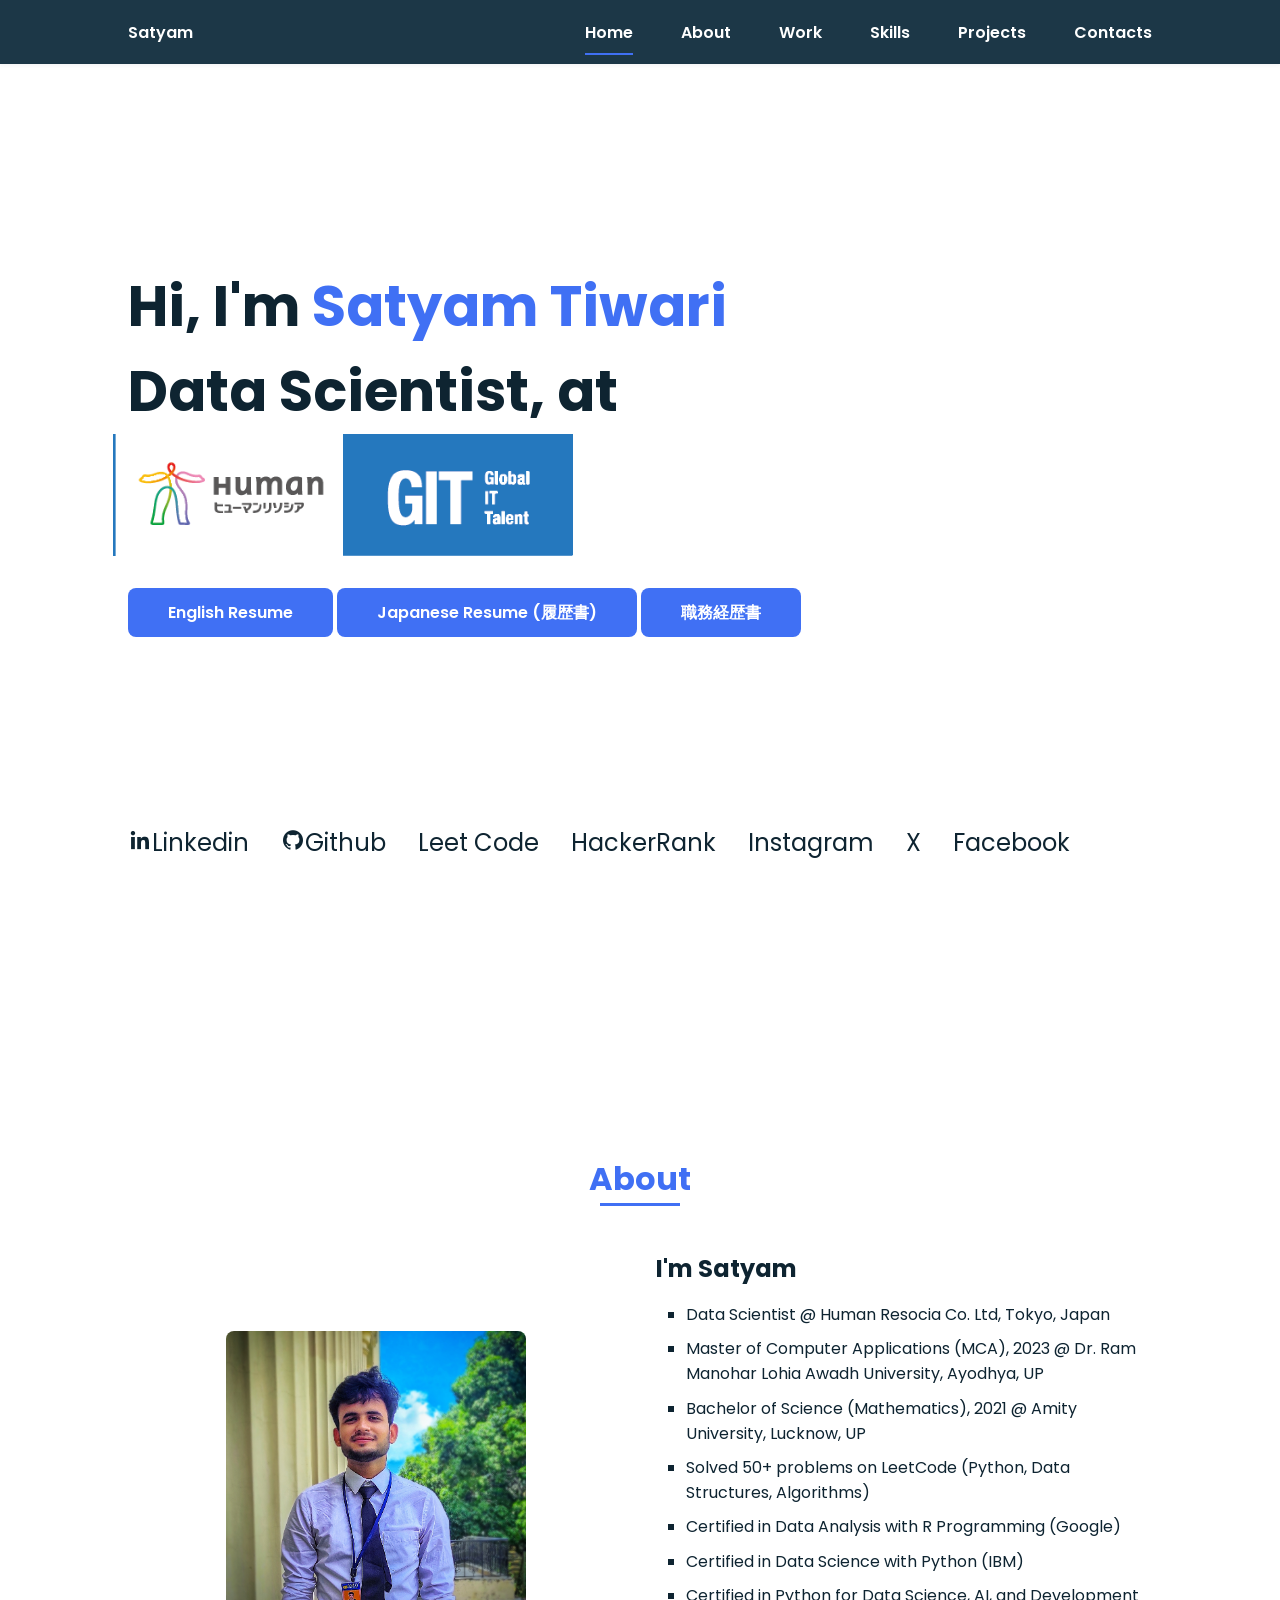
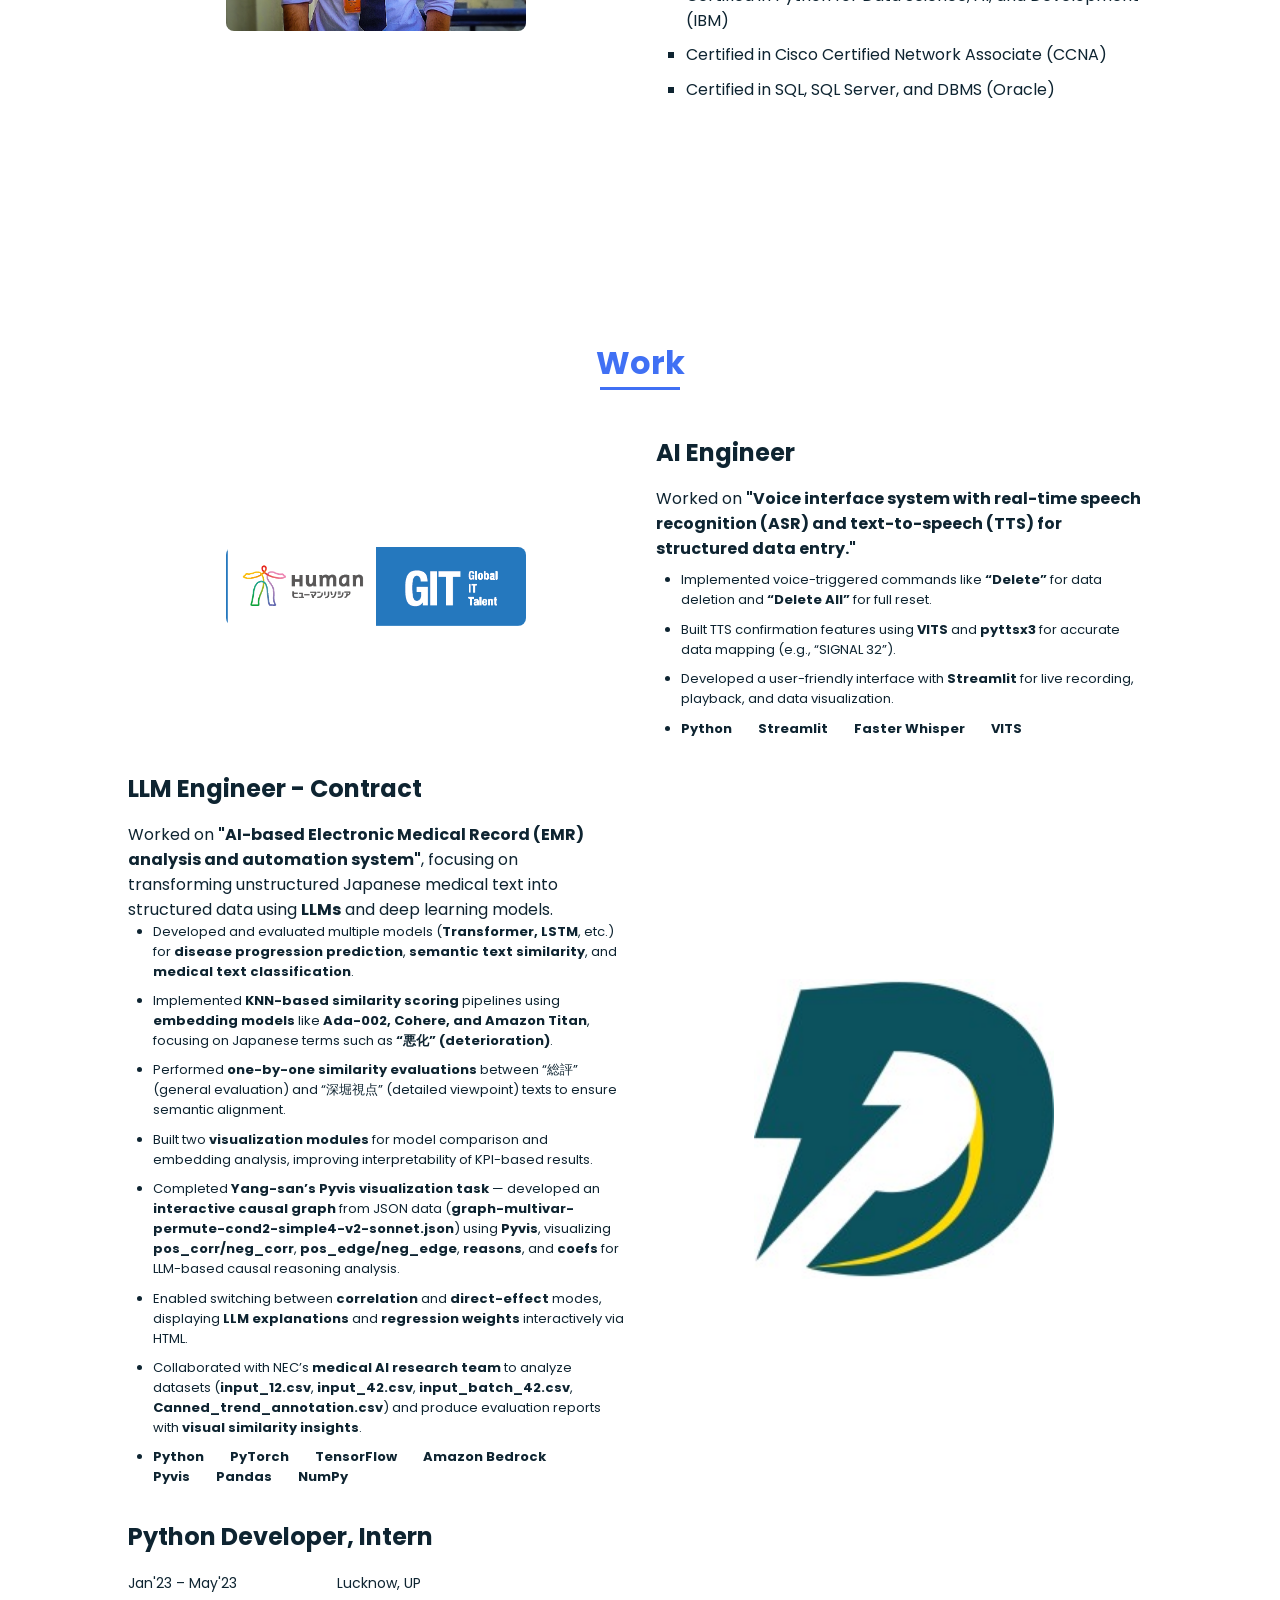
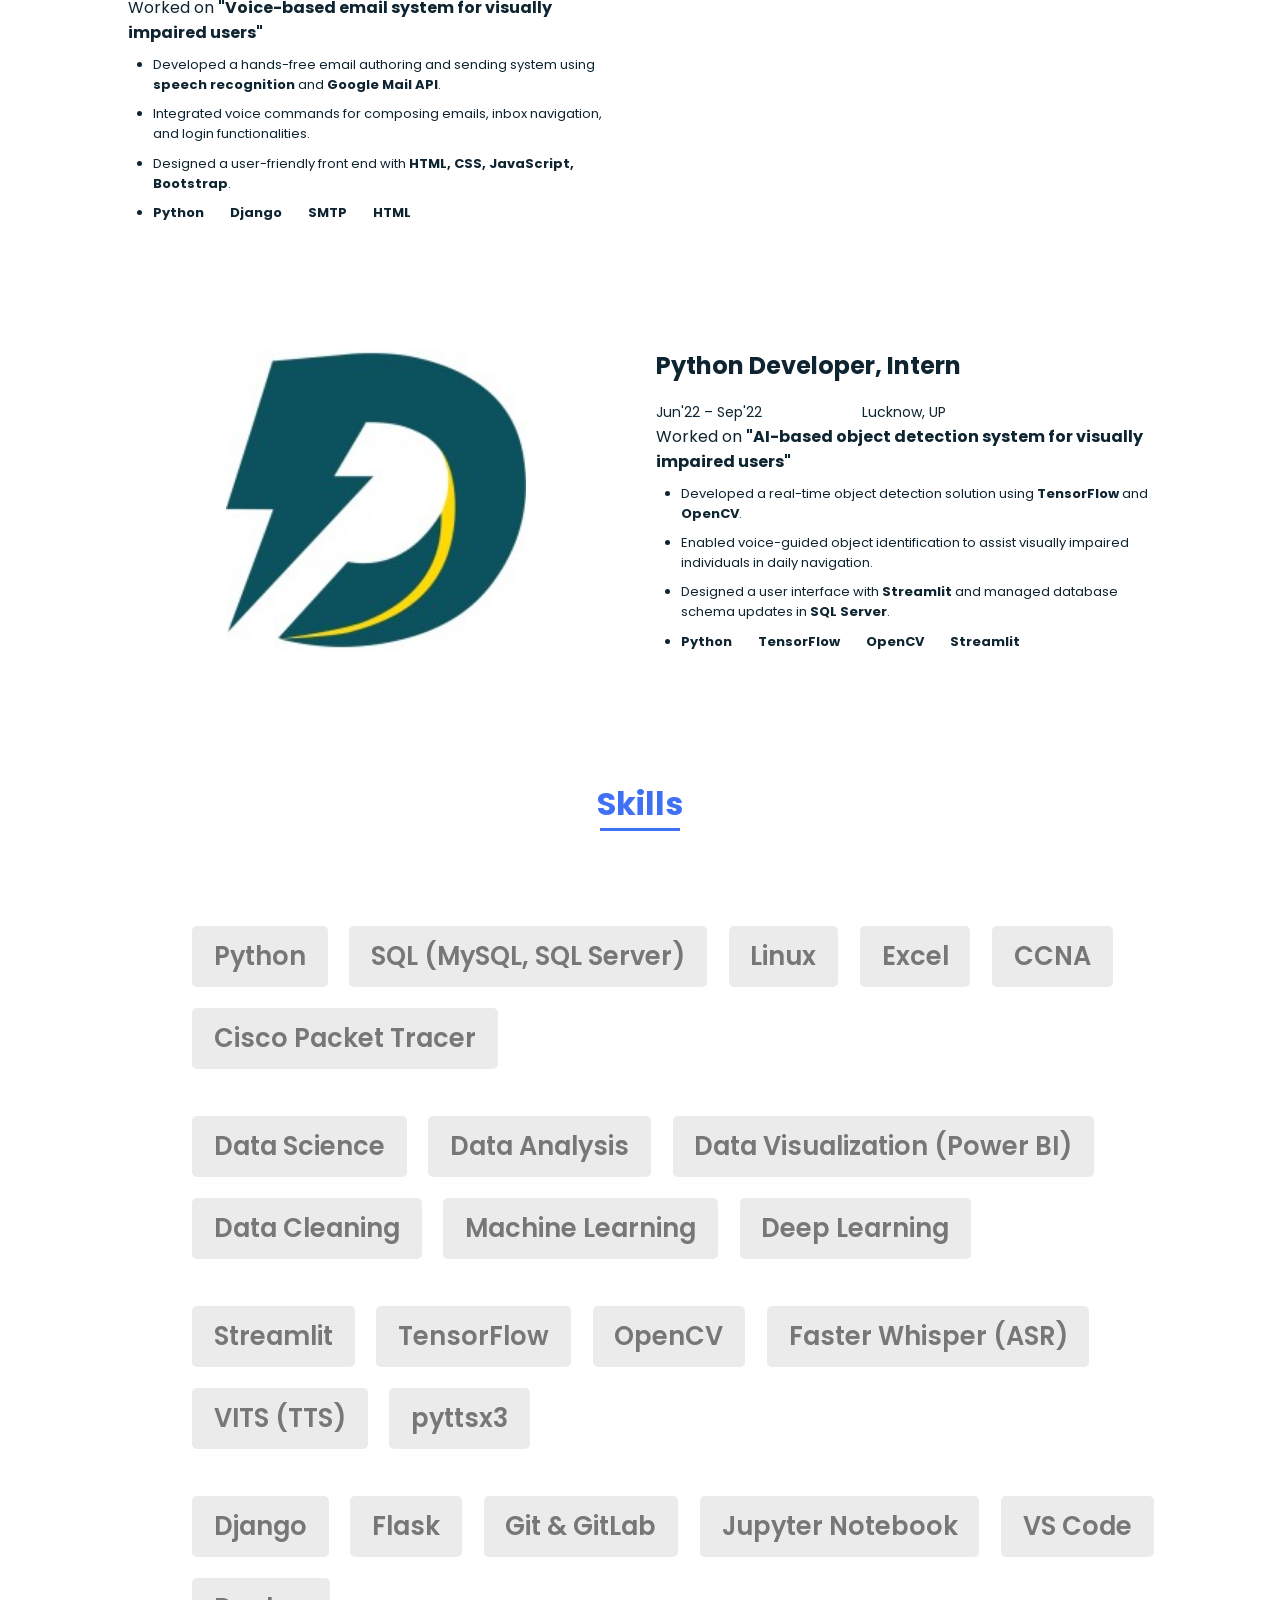
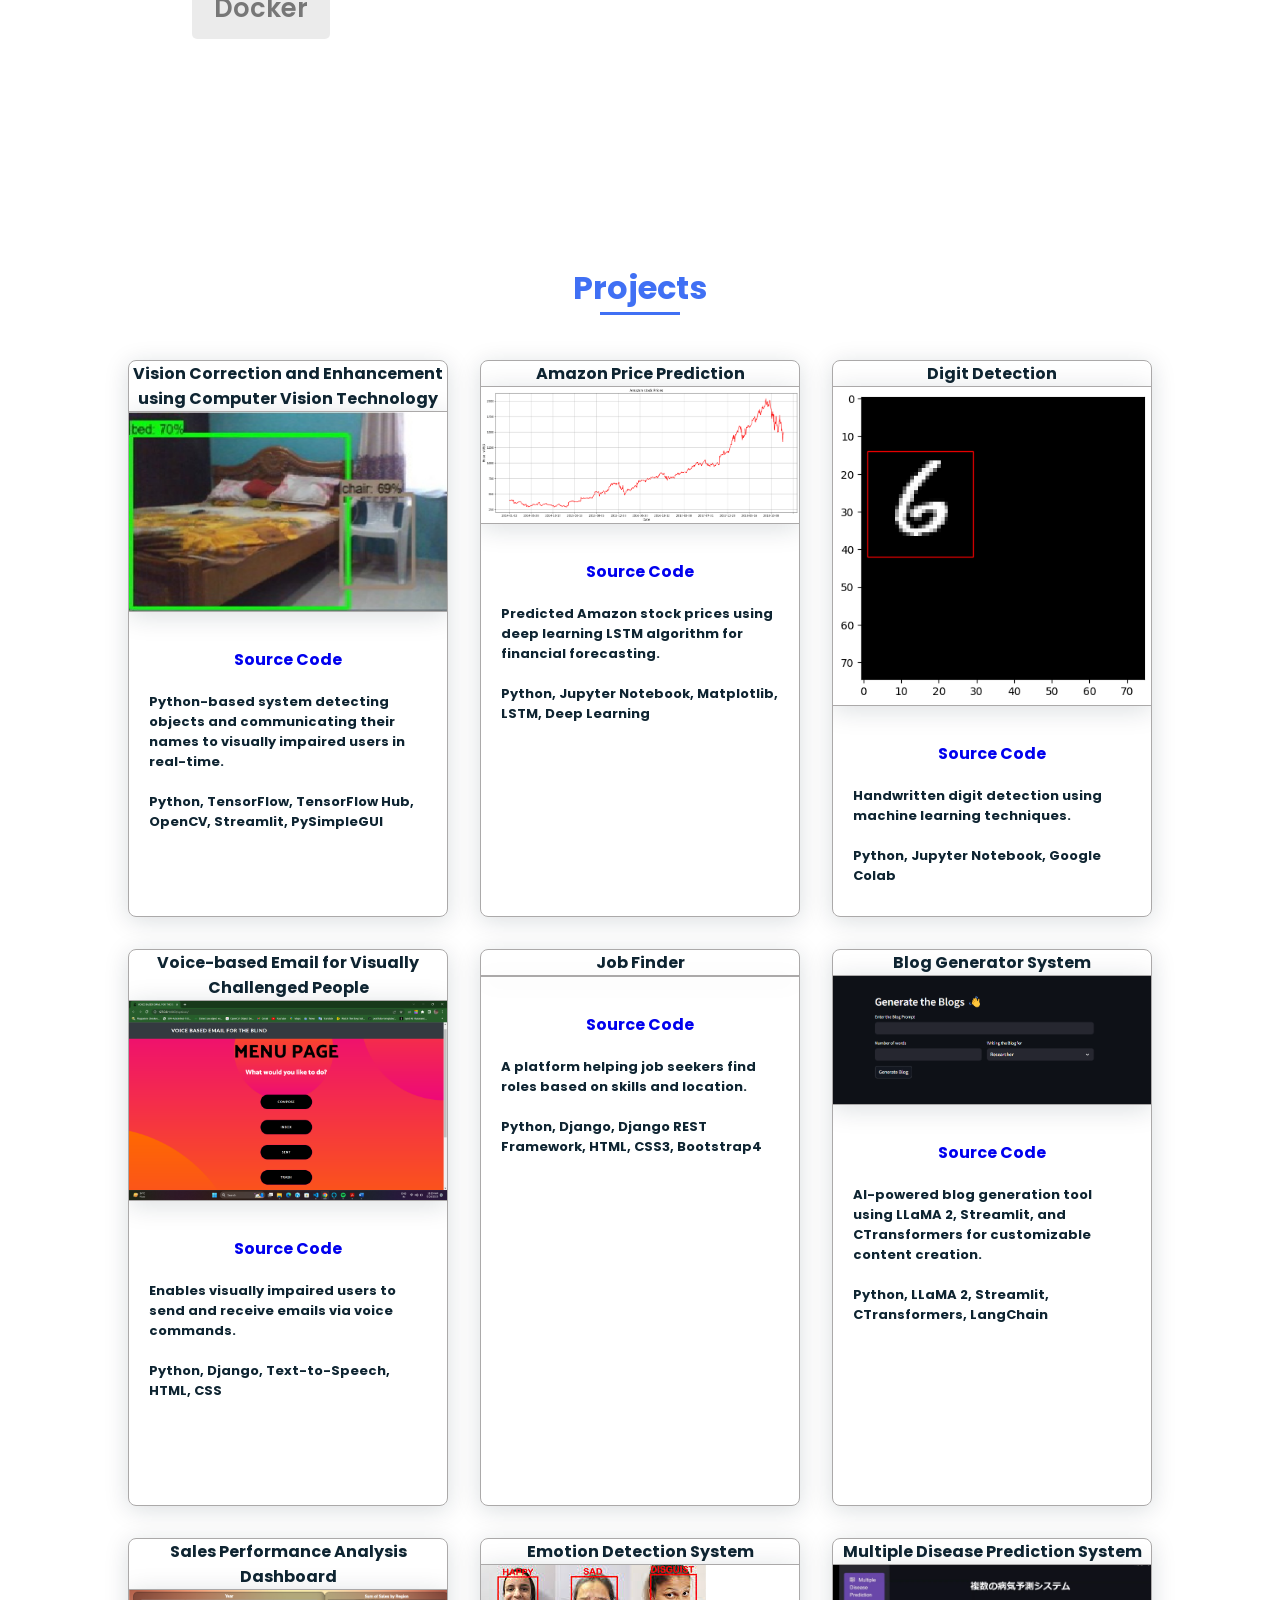
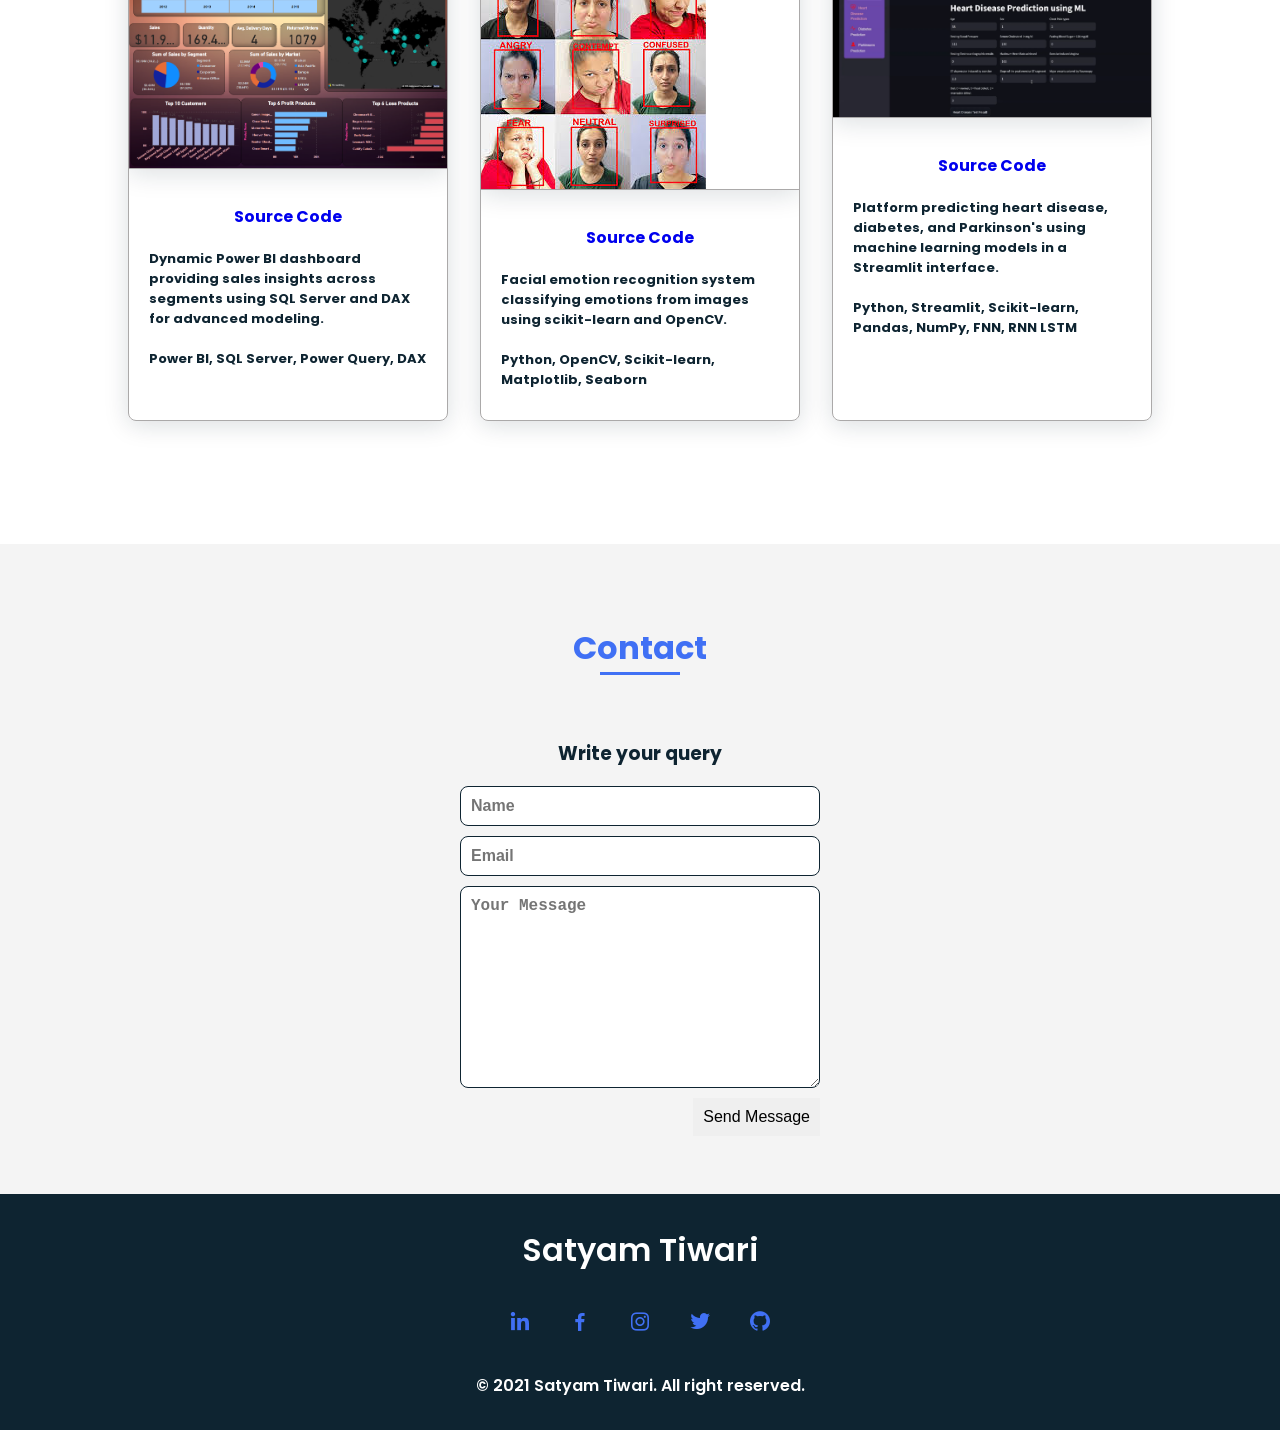
==== index.html @ f6afc872 "Updated Client" ====
<!DOCTYPE html>
<html lang="en">
    <head>
        <meta charset="UTF-8">
        <meta name="viewport" content="width=device-width, initial-scale=1.0">

        <link rel="stylesheet" href="assets/css/styles.css">

        <link href='https://cdn.jsdelivr.net/npm/boxicons@2.0.5/css/boxicons.min.css' rel='stylesheet'>

        <link rel="shortcut icon" href="assets/img/S.png">

        <title>Satyam Tiwari</title>
    </head>
    <body>
        <!--===== HEADER =====-->
        <header class="l-header" style="background-color: #1c3747;">
            <nav class="nav bd-grid">
                <div>
                    <a href="" class="nav__logo" style="color: white;">Satyam</a>
                </div>

                <div class="nav__menu" id="nav-menu" >
                    <ul class="nav__list">
                        <li class="nav__item"><a href="#home" class="nav__link active" style="color: white;">Home</a></li>
                        <li class="nav__item"><a href="#about" class="nav__link" style="color: white;">About</a></li>
                        <li class="nav__item"><a href="#work" class="nav__link" style="color: white;">Work</a></li>
                        <li class="nav__item"><a href="#skills" class="nav__link" style="color: white;">Skills</a></li>
                        <li class="nav__item"><a href="#project" class="nav__link" style="color: white;">Projects</a></li>
                        <li class="nav__item"><a href="#contact" class="nav__link" style="color: white;">Contacts</a></li>
                    </ul>
                </div>

                <div class="nav__toggle" id="nav-toggle" style="color: white;">
                    <i class='bx bx-menu'></i>
                </div>
            </nav>
        </header>

        <!--===== HOME =====-->
        <main class="l-main">
            <section class="home bd-grid" id="home">
                <div class="home__data">
                    <h1 class="home__title" style="margin-top: 11%;">Hi, I'm <span class="home__title-color" style="display: inline-block;">Satyam Tiwari</span><br>Data Scientist, at</h1><img src="assets/img/git.png" alt="" style="height: 15%; width: 45%; display: inline-block; margin-left: -1.5%;">
                    <br /><br />

                    <a href="https://drive.google.com/file/d/1jUhgas6dq43Gto1h-F4I9xoLFdVg8YLA/view?usp=sharing" target="blank" class="button">English Resume</a>
                    <a href="https://drive.google.com/file/d/1yRI6DlMlc81diJRNtuc8IHJWyIZzDzPm/view?usp=sharing" target="blank" class="button">Japanese Resume (履歴書)</a>
                    <a href="https://drive.google.com/file/d/16hFI2tFs-U26Sn5j3LWVYNYT2TqIaRqe/view?usp=sharing" target="blank" class="button">職務経歴書</a>
                </div>                

                <div class="home__social" style="margin-top: 2%;">
                    <a href="https://www.linkedin.com/in/satyam-tiwari-70210a22b/" target="blank" class="home__social-icon"><i class='bx bxl-linkedin'></i>Linkedin</a>
                    <a href="https://github.com/Sattusss" target="blank" class="home__social-icon"><i class='bx bxl-github' ></i>Github</a>
                    <a href="https://leetcode.com/satyamtiwari345/" target="blank" class="home__social-icon"><span class="iconify" data-icon="simple-icons:leetcode"></span> Leet Code</a>
                    <a href="https://www.hackerrank.com/itssatyam_345/" target="blank" class="home__social-icon"><span class="iconify" data-icon="simple-icons:hackerrank"></span>HackerRank</a>
                    <a href="https://www.instagram.com/thesatyamtiwarii/" target="blank" class="home__social-icon"><span class="iconify" data-icon="simple-icons:instagram"></span>Instagram</a>
                    <a href="https://x.com/_satyam_345" target="blank" class="home__social-icon"><span class="iconify" data-icon="simple-icons:x"></span>X</a>
                    <a href="https://www.facebook.com/sattusss/" target="blank" class="home__social-icon"><span class="iconify" data-icon="simple-icons:facebook"></span>Facebook</a>
                </div>

            </section>

            <br /><br /><br /><br /><br /><br /><br />

            <!--===== ABOUT =====-->
            <section class="about section " id="about">
                <h2 class="section-title">About</h2>

                <div class="about__container bd-grid">
                    <div class="about__img">
                        <img src="assets/img/about.jpg" alt="">
                    </div>
                    <div>
                        <h2 class="about__subtitle">I'm Satyam</h2>
                        <p class="about__text">
                            <ul style="list-style-type: square; margin-left: 6%;">
                                <li style="margin-bottom: 2%;">Data Scientist @ Human Resocia Co. Ltd, Tokyo, Japan</li>
                                <li style="margin-bottom: 2%;">Master of Computer Applications (MCA), 2023 @ Dr. Ram Manohar Lohia Awadh University, Ayodhya, UP</li>
                                <li style="margin-bottom: 2%;">Bachelor of Science (Mathematics), 2021 @ Amity University, Lucknow, UP</li>
                                <li style="margin-bottom: 2%;">Solved 50+ problems on LeetCode (Python, Data Structures, Algorithms)</li>
                                <li style="margin-bottom: 2%;">Certified in Data Analysis with R Programming (Google)</li>
                                <li style="margin-bottom: 2%;">Certified in Data Science with Python (IBM)</li>
                                <li style="margin-bottom: 2%;">Certified in Python for Data Science, AI, and Development (IBM)</li>
                                <li style="margin-bottom: 2%;">Certified in Cisco Certified Network Associate (CCNA)</li>
                                <li style="margin-bottom: 2%;">Certified in SQL, SQL Server, and DBMS (Oracle)</li>
                            </ul>
                        </p>
                    </div>                                   
                </div>
            </section>
            <br /><br /><br /><br />

            <section class="about section " id="work">
                <h2 class="section-title">Work</h2>
                <div class="about__container bd-grid">
                    <div class="about__img">
                        <a href="https://gitcareer.resocia.jp/" target="blank"><img src="assets/img/git.png" alt=""></a>
                    </div>
                    
                    <div>
                        <h2 class="about__subtitle">AI Engineer</h2>
                        <p class="about__text">
                            Worked on <b>"Voice interface system with real-time speech recognition (ASR) and text-to-speech (TTS) for structured data entry."</b>
                        </p>
                        <ul style="list-style-type: disc; padding-left: 5%;">
                            <li style="font-size: 13px; margin-bottom: 2%; margin-top: 2%;">
                                Implemented voice-triggered commands like <b>“Delete”</b> for data deletion and <b>“Delete All”</b> for full reset.
                            </li>
                            <li style="font-size: 13px; margin-bottom: 2%;">
                                Built TTS confirmation features using <b>VITS</b> and <b>pyttsx3</b> for accurate data mapping (e.g., “SIGNAL 32”).
                            </li>
                            <li style="font-size: 13px; margin-bottom: 2%;">
                                Developed a user-friendly interface with <b>Streamlit</b> for live recording, playback, and data visualization.
                            </li>
                            <li style="font-size: 13px;">
                                <b>Python&emsp;&emsp;Streamlit&emsp;&emsp;Faster Whisper&emsp;&emsp;VITS</b>
                            </li>
                        </ul>
                    </div>       
                    
                    <div>
                        <h2 class="about__subtitle">LLM Engineer - Contract</h2>
                        <p class="about__text">
                            Worked on <b>"AI-based Electronic Medical Record (EMR) analysis and automation system"</b>, focusing on transforming unstructured Japanese medical text into structured data using <b>LLMs</b> and deep learning models.
                        </p>
                        <ul style="list-style-type: disc; padding-left: 5%;">
                            <li style="font-size: 13px; margin-bottom: 2%;">
                                Developed and evaluated multiple models (<b>Transformer, LSTM</b>, etc.) for <b>disease progression prediction</b>, <b>semantic text similarity</b>, and <b>medical text classification</b>.
                            </li>
                            <li style="font-size: 13px; margin-bottom: 2%;">
                                Implemented <b>KNN-based similarity scoring</b> pipelines using <b>embedding models</b> like <b>Ada-002, Cohere, and Amazon Titan</b>, focusing on Japanese terms such as <b>“悪化” (deterioration)</b>.
                            </li>
                            <li style="font-size: 13px; margin-bottom: 2%;">
                                Performed <b>one-by-one similarity evaluations</b> between “総評” (general evaluation) and “深堀視点” (detailed viewpoint) texts to ensure semantic alignment.
                            </li>
                            <li style="font-size: 13px; margin-bottom: 2%;">
                                Built two <b>visualization modules</b> for model comparison and embedding analysis, improving interpretability of KPI-based results.
                            </li>
                            <li style="font-size: 13px; margin-bottom: 2%;">
                                Completed <b>Yang-san’s Pyvis visualization task</b> — developed an <b>interactive causal graph</b> from JSON data (<b>graph-multivar-permute-cond2-simple4-v2-sonnet.json</b>) using 
                                <b>Pyvis</b>, visualizing <b>pos_corr/neg_corr</b>, <b>pos_edge/neg_edge</b>, <b>reasons</b>, and <b>coefs</b> for LLM-based causal reasoning analysis.
                            </li>
                            <li style="font-size: 13px; margin-bottom: 2%;">
                                Enabled switching between <b>correlation</b> and <b>direct-effect</b> modes, displaying <b>LLM explanations</b> and <b>regression weights</b> interactively via HTML.
                            </li>
                            <li style="font-size: 13px; margin-bottom: 2%;">
                                Collaborated with NEC’s <b>medical AI research team</b> to analyze datasets (<b>input_12.csv</b>, <b>input_42.csv</b>, <b>input_batch_42.csv</b>, <b>Canned_trend_annotation.csv</b>) and 
                                produce evaluation reports with <b>visual similarity insights</b>.
                            </li>
                            <li style="font-size: 13px;">
                                <b>Python&emsp;&emsp;PyTorch&emsp;&emsp;TensorFlow&emsp;&emsp;Amazon Bedrock&emsp;&emsp;Pyvis&emsp;&emsp;Pandas&emsp;&emsp;NumPy</b>
                            </li>
                        </ul>        
                    </div>
                
                    <div class="about__img">
                        <a href="https://www.linkedin.com/company/itanddigitalmarketinginternship2023/" target="blank">
                            <img src="assets/img/digipodium.jpg" alt="">
                        </a>
                    </div>
                    
                    <div>
                        <h2 class="about__subtitle">Python Developer, Intern</h2>
                        <p class="about__text">
                            <span style="font-size: 14px;">Jan'23 – May'23</span>&emsp;&emsp;&emsp;&emsp;&emsp;&emsp;
                            <span style="font-size: 14px;">Lucknow, UP</span>
                        </p>
                        <p class="about__text">
                            Worked on <b>"Voice-based email system for visually impaired users"</b>
                        </p>
                        <ul style="list-style-type: disc; padding-left: 5%;">
                            <li style="font-size: 13px; margin-bottom: 2%; margin-top: 2%;">
                                Developed a hands-free email authoring and sending system using <b>speech recognition</b> and <b>Google Mail API</b>.
                            </li>
                            <li style="font-size: 13px; margin-bottom: 2%;">
                                Integrated voice commands for composing emails, inbox navigation, and login functionalities.
                            </li>
                            <li style="font-size: 13px; margin-bottom: 2%;">
                                Designed a user-friendly front end with <b>HTML, CSS, JavaScript, Bootstrap</b>.
                            </li>
                            <li style="font-size: 13px;">
                                <b>Python&emsp;&emsp;Django&emsp;&emsp;SMTP&emsp;&emsp;HTML</b>
                            </li>
                        </ul>
                    </div>                                
                </div>

                <br /><br /><br /><br /><br />

                <div class="about__container bd-grid">
                    <div class="about__img">
                        <a href="https://digipodium.com/" target="blank">
                            <img src="assets/img/digipodium.jpg" alt="">
                        </a>
                    </div>
                    
                    <div>
                        <h2 class="about__subtitle">Python Developer, Intern</h2>
                        <p class="about__text">
                            <span style="font-size: 14px;">Jun'22 – Sep'22</span>&emsp;&emsp;&emsp;&emsp;&emsp;&emsp;
                            <span style="font-size: 14px;">Lucknow, UP</span>
                        </p>
                        <p class="about__text">
                            Worked on <b>"AI-based object detection system for visually impaired users"</b>
                        </p>
                        <ul style="list-style-type: disc; padding-left: 5%;">
                            <li style="font-size: 13px; margin-bottom: 2%; margin-top: 2%;">
                                Developed a real-time object detection solution using <b>TensorFlow</b> and <b>OpenCV</b>.
                            </li>
                            <li style="font-size: 13px; margin-bottom: 2%;">
                                Enabled voice-guided object identification to assist visually impaired individuals in daily navigation.
                            </li>
                            <li style="font-size: 13px; margin-bottom: 2%;">
                                Designed a user interface with <b>Streamlit</b> and managed database schema updates in <b>SQL Server</b>.
                            </li>
                            <li style="font-size: 13px;">
                                <b>Python&emsp;&emsp;TensorFlow&emsp;&emsp;OpenCV&emsp;&emsp;Streamlit</b>
                            </li>
                        </ul>
                    </div>                                   
                </div>
            </section>

            <!--===== SKILLS =====-->
            <section class="skills section" id="skills">
                <h2 class="section-title">Skills</h2>
                <br /><br />
            
                <div class="skillss">
                    <div class="skills__skill">Python</div>
                    <div class="skills__skill">SQL (MySQL, SQL Server)</div>
                    <div class="skills__skill">Linux</div>
                    <div class="skills__skill">Excel</div>
                    <div class="skills__skill">CCNA</div>
                    <div class="skills__skill">Cisco Packet Tracer</div>
                </div>
                <br />
                <div class="skillss">
                    <div class="skills__skill">Data Science</div>
                    <div class="skills__skill">Data Analysis</div>
                    <div class="skills__skill">Data Visualization (Power BI)</div>
                    <div class="skills__skill">Data Cleaning</div>
                    <div class="skills__skill">Machine Learning</div>
                    <div class="skills__skill">Deep Learning</div>
                </div>
                <br />
                <div class="skillss">
                    <div class="skills__skill">Streamlit</div>
                    <div class="skills__skill">TensorFlow</div>
                    <div class="skills__skill">OpenCV</div>
                    <div class="skills__skill">Faster Whisper (ASR)</div>
                    <div class="skills__skill">VITS (TTS)</div>
                    <div class="skills__skill">pyttsx3</div>
                </div>
                <br />
                <div class="skillss">
                    <div class="skills__skill">Django</div>
                    <div class="skills__skill">Flask</div>
                    <div class="skills__skill">Git & GitLab</div>
                    <div class="skills__skill">Jupyter Notebook</div>
                    <div class="skills__skill">VS Code</div>
                    <div class="skills__skill">Docker</div>
                </div>
            </section>

            <br /><br /><br />

            <!--===== WORK =====-->
            <section class="work section" id="project">
                <h2 class="section-title">Projects</h2>
            
                <div class="work__container bd-grid">
            
                    <!-- Vision Correction -->
                    <div class="work__img" style="padding-bottom: 10px; border: 1px solid #ABA9A9;">
                        <div style="text-align: center;"><strong>Vision Correction and Enhancement using Computer Vision Technology</strong></div>
                        <div class="work__img" style="border-radius:0%; border-bottom:1px solid #ABA9A9; border-top: 1px solid #ABA9A9;">
                            <img src="assets/img/work1.png" alt="">
                        </div>
                        <br />
                        <div style="text-align: center; margin-top: 10px;">
                            <a href="https://github.com/Sattusss/Vision-correction-and-enhancement-using-computer-vision-technology" target="blank">
                                <strong>Source Code</strong>
                            </a>
                        </div>
                        <p style="margin: 20px; font-size: small; font-weight: bold;">
                            Python-based system detecting objects and communicating their names to visually impaired users in real-time.
                        </p>
                        <p style="margin: 20px; font-size: small;">
                            <b>Python, TensorFlow, TensorFlow Hub, OpenCV, Streamlit, PySimpleGUI</b>
                        </p>
                    </div>
            
                    <!-- Amazon Price Prediction -->
                    <div class="work__img" style="padding-bottom: 10px; border: 1px solid #ABA9A9;">
                        <div style="text-align: center;"><strong>Amazon Price Prediction</strong></div>
                        <div class="work__img" style="border-radius:0%; border-bottom:1px solid #ABA9A9; border-top: 1px solid #ABA9A9;">
                            <img src="assets/img/work2.png" alt="">
                        </div>
                        <br />
                        <div style="text-align: center; margin-top: 10px;">
                            <a href="https://github.com/Sattusss/AMZN-Prediction" target="blank">
                                <strong>Source Code</strong>
                            </a>
                        </div>
                        <p style="margin: 20px; font-size: small; font-weight: bold;">
                            Predicted Amazon stock prices using deep learning LSTM algorithm for financial forecasting.
                        </p>
                        <p style="margin: 20px; font-size: small;">
                            <b>Python, Jupyter Notebook, Matplotlib, LSTM, Deep Learning</b>
                        </p>
                    </div>
            
                    <!-- Digit Detection -->
                    <div class="work__img" style="padding-bottom: 10px; border: 1px solid #ABA9A9;">
                        <div style="text-align: center;"><strong>Digit Detection</strong></div>
                        <div class="work__img" style="border-radius:0%; border-bottom:1px solid #ABA9A9; border-top: 1px solid #ABA9A9;">
                            <img src="assets/img/work3.png" alt="">
                        </div>
                        <br />
                        <div style="text-align: center; margin-top: 10px;">
                            <a href="https://github.com/Sattusss/Digit_detection" target="blank">
                                <strong>Source Code</strong>
                            </a>
                        </div>
                        <p style="margin: 20px; font-size: small; font-weight: bold;">
                            Handwritten digit detection using machine learning techniques.
                        </p>
                        <p style="margin: 20px; font-size: small;">
                            <b>Python, Jupyter Notebook, Google Colab</b>
                        </p>
                    </div>
            
                    <!-- Voice-based Email -->
                    <div class="work__img" style="padding-bottom: 10px; border: 1px solid #ABA9A9;">
                        <div style="text-align: center;"><strong>Voice-based Email for Visually Challenged People</strong></div>
                        <div class="work__img" style="border-radius:0%; border-bottom:1px solid #ABA9A9; border-top: 1px solid #ABA9A9;">
                            <img src="assets/img/work4.png" alt="">
                        </div>
                        <br />
                        <div style="text-align: center; margin-top: 10px;">
                            <a href="https://github.com/Sattusss/Voice-Based-email-for-Visually-Challenged-people" target="blank">
                                <strong>Source Code</strong>
                            </a>
                        </div>
                        <p style="margin: 20px; font-size: small; font-weight: bold;">
                            Enables visually impaired users to send and receive emails via voice commands.
                        </p>
                        <p style="margin: 20px; font-size: small;">
                            <b>Python, Django, Text-to-Speech, HTML, CSS</b>
                        </p>
                    </div>
            
                    <!-- Job Finder -->
                    <div class="work__img" style="padding-bottom: 10px; border: 1px solid #ABA9A9;">
                        <div style="text-align: center;"><strong>Job Finder</strong></div>
                        <div class="work__img" style="border-radius:0%; border-bottom:1px solid #ABA9A9; border-top: 1px solid #ABA9A9;">
                            <img src="assets/img/HomePage.png" alt="">
                        </div>
                        <br />
                        <div style="text-align: center; margin-top: 10px;">
                            <a href="https://github.com/Sattusss/Job-finder" target="blank">
                                <strong>Source Code</strong>
                            </a>
                        </div>
                        <p style="margin: 20px; font-size: small; font-weight: bold;">
                            A platform helping job seekers find roles based on skills and location.
                        </p>
                        <p style="margin: 20px; font-size: small;">
                            <b>Python, Django, Django REST Framework, HTML, CSS3, Bootstrap4</b>
                        </p>
                    </div>

                     <!-- Blog Generator System -->
                    <div class="work__img" style="padding-bottom: 10px; border: 1px solid #ABA9A9;">
                        <div style="text-align: center;"><strong>Blog Generator System</strong></div>
                        <div class="work__img" style="border-radius:0%; border-bottom:1px solid #ABA9A9; border-top: 1px solid #ABA9A9;">
                            <img src="assets/img/Blog.png" alt="">
                        </div>
                        <br />
                        <div style="text-align: center; margin-top: 10px;">
                            <a href="https://github.com/Sattusss/Blog_Generation_System" target="blank">
                                <strong>Source Code</strong>
                            </a>
                        </div>
                        <p style="margin: 20px; font-size: small; font-weight: bold;">
                            AI-powered blog generation tool using LLaMA 2, Streamlit, and CTransformers for customizable content creation.
                        </p>
                        <p style="margin: 20px; font-size: small;">
                            <b>Python, LLaMA 2, Streamlit, CTransformers, LangChain</b>
                        </p>
                    </div>

                    <!-- Sales Performance Analysis Dashboard -->
                    <div class="work__img" style="padding-bottom: 10px; border: 1px solid #ABA9A9;">
                        <div style="text-align: center;"><strong>Sales Performance Analysis Dashboard</strong></div>
                        <div class="work__img" style="border-radius:0%; border-bottom:1px solid #ABA9A9; border-top: 1px solid #ABA9A9;">
                            <img src="assets/img/powerbi.png" alt="">
                        </div>
                        <br />
                        <div style="text-align: center; margin-top: 10px;">
                            <a href="https://github.com/Sattusss/Global_PowerBI_DashBoard" target="blank">
                                <strong>Source Code</strong>
                            </a>
                        </div>
                        <p style="margin: 20px; font-size: small; font-weight: bold;">
                            Dynamic Power BI dashboard providing sales insights across segments using SQL Server and DAX for advanced modeling.
                        </p>
                        <p style="margin: 20px; font-size: small;">
                            <b>Power BI, SQL Server, Power Query, DAX</b>
                        </p>
                    </div>

                    <!-- Emotion Detection System -->
                    <div class="work__img" style="padding-bottom: 10px; border: 1px solid #ABA9A9;">
                        <div style="text-align: center;"><strong>Emotion Detection System</strong></div>
                        <div class="work__img" style="border-radius:0%; border-bottom:1px solid #ABA9A9; border-top: 1px solid #ABA9A9;">
                            <img src="assets/img/emotion.jpeg" alt="">
                        </div>
                        <br />
                        <div style="text-align: center; margin-top: 10px;">
                            <a href="https://github.com/Sattusss/Emotion_Detection" target="blank">
                                <strong>Source Code</strong>
                            </a>
                        </div>
                        <p style="margin: 20px; font-size: small; font-weight: bold;">
                            Facial emotion recognition system classifying emotions from images using scikit-learn and OpenCV.
                        </p>
                        <p style="margin: 20px; font-size: small;">
                            <b>Python, OpenCV, Scikit-learn, Matplotlib, Seaborn</b>
                        </p>
                    </div>

                    <!-- Multiple Disease Prediction System -->
                    <div class="work__img" style="padding-bottom: 10px; border: 1px solid #ABA9A9;">
                        <div style="text-align: center;"><strong>Multiple Disease Prediction System</strong></div>
                        <div class="work__img" style="border-radius:0%; border-bottom:1px solid #ABA9A9; border-top: 1px solid #ABA9A9;">
                            <img src="assets/img/multi_disease.png" alt="">
                        </div>
                        <br />
                        <div style="text-align: center; margin-top: 10px;">
                            <a href="https://github.com/Sattusss/Multiple-Disease-Prediction-System" target="blank">
                                <strong>Source Code</strong>
                            </a>
                        </div>
                        <p style="margin: 20px; font-size: small; font-weight: bold;">
                            Platform predicting heart disease, diabetes, and Parkinson's using machine learning models in a Streamlit interface.
                        </p>
                        <p style="margin: 20px; font-size: small;">
                            <b>Python, Streamlit, Scikit-learn, Pandas, NumPy, FNN, RNN LSTM</b>
                        </p>
                    </div>

            
                </div>
            </section>
            <br /><br /><br />

            <!--===== CONTACT =====-->
            <section class="contact section" id="contact">
                <h2 class="section-title">Contact</h2>
                <div class="contact__container bd-grid">
                    <div class="contact__info">
                        <h3 class="contact__subtitle">Write your query</h3>
                        <span class="contact__text">
                        <a href="mailto:itssatyam.345@gmail.com"></a>
                        </span>
                    </div>
                <div class="contact__container bd-grid">
                    <form action="https://formspree.io/f/xdkgobjk" method="POST" class="contact__form">
                        <input type="text" name="name" placeholder="Name" class="contact__input" required>
                        <input type="email" name="email" placeholder="Email" class="contact__input" required>
                        <textarea name="message" cols="0" rows="10" placeholder="Your Message" class="contact__input" required></textarea>
                        <input type="submit" value="Send Message" class="contact__button">
                    </form>
                </div>
            </section>

            <!--===== FOOTER =====-->
            <footer class="footer">
                <p class="footer__title">Satyam Tiwari</p>
                <div class="footer__social">
                    <a href="https://www.linkedin.com/in/satyam-tiwari-70210a22b" target="_blank" class="footer__icon" title="Link to linkedin profile"><i class="bx bxl-linkedin"></i></a>
                    <a href="https://www.facebook.com/sattusss"  target="_blank" class="footer__icon" title="Link to facebook profile"><i class="bx bxl-facebook"></i></a>
                    <a href="https://www.instagram.com/thesatyamtiwarii/" target="_blank" class="footer__icon" title="Link to instagram profile" ><i class="bx bxl-instagram"></i></a>
                    <a href="http://x.com/_satyam_345"target="_blank" class="footer__icon" title="Link to twitter profile" ><i class="bx bxl-twitter" ></i></a>
                    <a href="https://github.com/Sattusss/" target="_blank" class="footer__icon" title="Link to github profile"><i class="bx bxl-github" ></i></a>
                </div>
                <p class="footer__copy">&#169; 2021 Satyam Tiwari. All right reserved.</p>
            </footer>

            <button onclick="topFunction()" id="myBtn" title="Go to top">👆</button>

                

        <!--===== SCROLL REVEAL =====-->
        <script src="https://unpkg.com/scrollreveal"></script>

        <!--===== MAIN JS =====-->
        <script src="assets/js/main.js"></script>

        <script src="https://code.iconify.design/2/2.0.3/iconify.min.js"></script>
    </body>
</html>
---- assets/css/styles.css ----
/*===== GOOGLE FONTS =====*/
@import url("https://fonts.googleapis.com/css2?family=Poppins:wght@400;600;700&display=swap");
/*===== VARIABLES CSS =====*/
:root{
  --header-height: 3rem;
  --font-semi: 600;
}

/*===== Colores =====*/
:root{
  --first-color: #4070F4;
  --second-color: #0E2431;
}

/*===== Fuente y tipografia =====*/
:root{
  --body-font: 'Poppins', sans-serif;
  --big-font-size: 2rem;
  --h2-font-size: 1.25rem;
  --normal-font-size: 0.938rem;
}
@media screen and (min-width: 768px){
  :root{
    --big-font-size: 3.5rem;
    --h2-font-size: 2rem;
    --normal-font-size: 1rem;
  }
}

/*===== Margenes =====*/
:root{
  --mb-1: 0.5rem;
  --mb-2: 1rem;
  --mb-3: 1.5rem;
  --mb-4: 2rem;
  --mb-5: 2.5rem;
  --mb-6: 3rem;
}

/*===== z index =====*/
:root{
  --z-back: -10;
  --z-normal: 1;
  --z-tooltip: 10;
  --z-fixed: 100;
}

/*===== BASE =====*/
*,::before,::after{
  box-sizing: border-box;
}
html{
  scroll-behavior: smooth;
}
body{
  margin: var(--header-height) 0 0 0;
  font-family: var(--body-font);
  font-size: var(--normal-font-size);
  color: var(--second-color);
}
h1,h2,p{
  margin: 0;
}
ul{
  margin: 0;
  padding: 0;
  list-style: none;
}
a{
  text-decoration: none;
}
img{
  max-width: 100%;
  height: auto;
  display: block;
}

/*===== CLASS CSS ===== */
.section-title{
  position: relative;
  font-size: var(--h2-font-size);
  color: var(--first-color);
  margin-top: var(--mb-2);
  margin-bottom: var(--mb-4);
  text-align: center;
}
.section-title::after{
  position: absolute;
  content: "";
  width: 64px;
  height: 0.18rem;
  left: 0;
  right: 0;
  margin: auto;
  top: 2rem;
  background-color: var(--first-color);
}
.section{
  padding-top: 3rem;
  padding-bottom: 2rem;
}

/*===== LAYOUT =====*/
.bd-grid{
  max-width: 1024px;
  display: grid;
  grid-template-columns: 100%;
  grid-column-gap: 2rem;
  width: calc(100% - 2rem);
  margin-left: var(--mb-2);
  margin-right: var(--mb-2);
}
.l-header{
  width: 100%;
  position: fixed;
  top: 0;
  left: 0;
  z-index: var(--z-fixed);
  background-color: #fff;
  box-shadow: 0 1px 4px rgba(146,161,176,.15);
}

/*===== NAV =====*/
.nav{
  height: var(--header-height);
  display: flex;
  justify-content: space-between;
  align-items: center;
  font-weight: var(--font-semi);
}
@media screen and (max-width: 768px){
  .nav__menu{
    position: fixed;
    top: var(--header-height);
    right: -100%;
    width: 80%;
    height: 100%;
    padding: 2rem;
    background-color: var(--second-color);
    transition: .5s;
  }
}
.nav__item{
  margin-bottom: var(--mb-4);
}
.nav__link{
  position: relative;
  color: #fff;
}
.nav__link:hover{
  position: relative;
}
.nav__link:hover::after{
  position: absolute;
  content: "";
  width: 100%;
  height: 0.18rem;
  left: 0;
  top: 2rem;
  background-color: var(--first-color);
}
.nav__logo{
  color: var(--second-color);
}
.nav__toggle{
  color: var(--second-color);
  font-size: 1.5rem;
  cursor: pointer;
}

/*Active menu*/
.active::after{
  position: absolute;
  content: "";
  width: 100%;
  height: 0.18rem;
  left: 0;
  top: 2rem;
  background-color: var(--first-color);
}

/*=== Show menu ===*/
.show{
  right: 0;
}

/*===== HOME =====*/
.home{
  height: calc(100vh - 3rem);
  row-gap: 1rem;
}
.home__data{
  align-self: center;
}
.home__title{
  font-size: var(--big-font-size);
}
.home__title-color{
  color: var(--first-color);
}
.home__social{
  display: flex;
  flex-direction: column;
}
.home__social-icon{
  width: max-content;
  margin-bottom: var(--mb-2);
  font-size: 1.5rem;
  color: var(--second-color);
}
.home__social-icon:hover{
  color: var(--first-color);
}
.home__img{
  position: absolute;
  right: 0;
  bottom: 0;
  width: 295px;
}

/*BUTTONS*/
.button{
  display: inline-block;
  background-color: var(--first-color);
  color: #fff;
  padding: .75rem 2.5rem;
  font-weight: var(--font-semi);
  border-radius: .5rem;
}
.button:hover{
  box-shadow: 0 10px 36px rgba(0,0,0,.15);
}

/* ===== ABOUT =====*/
.about__container{
  row-gap: 2rem;
  text-align: center;
}
.about__subtitle{
  margin-bottom: var(--mb-2);
}
.about__img{
  justify-self: center;
}
.about__img img{
  width: 200px;
  border-radius: .5rem;
}

/* ===== SKILLS =====*/


.skills__container{
  row-gap: 2rem;
  text-align: center;
}
.skills__subtitle{
  margin-bottom: var(--mb-2);
}
.skills__text{
  margin-bottom: var(--mb-4);
}
.skills__data{
  display: flex;
  justify-content: space-between;
  align-items: center;
  position: relative;
  font-weight: var(--font-semi);
  padding: .5rem 1rem;
  margin-bottom: var(--mb-4);
  border-radius: .5rem;
  box-shadow: 0 4px 25px rgba(14,36,49,.15);
}
.skills__icon{
  font-size: 2rem;
  margin-right: var(--mb-2);
  color: var(--first-color);
}
.skills__names{
  display: flex;
  align-items: center;
}
.skills__bar{
  position: absolute;
  left: 0;
  bottom: 0;
  background-color: var(--first-color);
  height: .25rem;
  border-radius: .5rem;
  z-index: var(--z-back);
}
.skills__html{
  width: 100%;
}
.skills__img{
  border-radius: .5rem;
}

.skillss {
  display: flex;
  flex-wrap: wrap;
  margin-left: 15%;
}

@media only screen and (max-width: 56.25em) {
  .skillss {
    margin-left: 13%;
}}

  .skills__skill {
    padding: 1% 2%;
    margin-bottom: 2%;
    margin-right: 2%;
    font-size: 160%;
    background: rgba(153, 153, 153, 0.2);
    border-radius: 5px;
    font-weight: 600;
    color: #777; }
@media only screen and (max-width: 56.25em) {
    .skills__skill {
    padding: 2% 4%;
    margin-bottom: 2%;
    margin-right: 2%;
    font-size: 100%;
  }}

/* ===== WORK =====*/
.work__container{
  row-gap: 2rem;
}
.work__img{
  box-shadow: 0 4px 25px rgba(14,36,49,.15);
  border-radius: .5rem;
  overflow: hidden;
}
.work__img img{
  transition: 1s;
  cursor: pointer;
}
.work__img img:hover{
  transform: scale(1.1);
}

/* ===== CONTACT =====*/
.contact__input{
  width: 100%;
  font-size: var(--normal-font-size);
  font-weight: var(--font-semi);
  padding: 1rem;
  border-radius: .5rem;
  border: 1.5px solid var(--second-color);
  outline: none;
  margin-bottom: var(--mb-4);
}
.contact__button{
  display: block;
  border: none;
  outline: none;
  font-size: var(--normal-font-size);
  cursor: pointer;
  margin-left: auto;
}


/* ===== CONTACT ======*/
.contact {
  padding: 20px;
  background-color: #f4f4f4;
}

.contact__form {
  display: flex;
  flex-direction: column;
  max-width: 400px;
  margin: 0 auto;
}

.contact__form label {
  margin-bottom: 5px;
}

.contact__form input,
.contact__form textarea {
  padding: 10px;
  margin-bottom: 10px;
}

.contact__form button {
  padding: 10px 20px;
  background-color: #1c3747;
  color: #fff;
  border: none;
  cursor: pointer;
}

.contact__form button:hover {
  background-color: #153152;
}


/* ===== FOOTER =====*/
.footer{
  background-color: var(--second-color);
  color: #fff;
  text-align: center;
  font-weight: var(--font-semi);
  padding: 2rem 0;
}
.footer__title{
  font-size: 2rem;
  color: #fff;
  margin-bottom: var(--mb-4);
}
.footer__social{
  margin-bottom: var(--mb-4);
}
.footer__icon{
  font-size: 1.5rem;
  color: #4070F4;
  margin: 0 var(--mb-2)
}

/* ===== MEDIA QUERIES=====*/
@media screen and (min-width: 768px){
  body{
    margin: 0;
  }
  .section{
    padding-top: 4rem;
    padding-bottom: 3rem;
  }
  .section-title{
    margin-bottom: var(--mb-6);
  }
  .section-title::after{
    width: 80px;
    top: 3rem;
  }

  .nav{
    height: calc(var(--header-height) + 1rem);
  }
  .nav__list{
    display: flex;
    padding-top: 0;
  }
  .nav__item{
    margin-left: var(--mb-6);
    margin-bottom: 0;
  }
  .nav__toggle{
    display: none;
  }
  .nav__link{
    color: var(--second-color);
  }

  .home{
    height: 100vh;
  }
  .home__data{
    align-self: flex-end;
  }
  .home__social{
    padding-top: 0;
    padding-bottom: 2.5rem;
    flex-direction: row;
    align-self: flex-end;
  }
  .home__social-icon{
    margin-bottom: 0;
    margin-right: var(--mb-4);
  }
  .home__img{
    width: 457px;
    bottom: 15%;
  }

  .about__container, .skills__container{
    grid-template-columns: repeat(2,1fr);
    align-items: center;
    text-align: initial;
  }
  .about__img img{
    width: 300px;
  }
  .work__container{
    grid-template-columns: repeat(3, 1fr);
    grid-template-rows: repeat(2,1fr);
    column-gap: 2rem;
  }
  .contact__form{
    width: 360px;
  }
  .contact__container{
    justify-items: center;
  }
}

#myBtn {
  display: none; /* Hidden by default */
  position: fixed; /* Fixed/sticky position */
  bottom: 20px; /* Place the button at the bottom of the page */
  right: 30px; /* Place the button 30px from the right */
  z-index: 99; /* Make sure it does not overlap */
  border: none; /* Remove borders */
  outline: none; /* Remove outline */
  cursor: pointer; /* Add a mouse pointer on hover */
  padding: 15px; /* Some padding */
  border-radius: 10px; /* Rounded corners */
  font-size: 15px; /* Increase font size */
}

#myBtn:hover {
  background-color: #311c47; /* Add a dark-grey background on hover */
}

@media screen and (min-width: 1024px){
  .bd-grid{
    margin-left: auto;
    margin-right: auto;
  }
  .home__img{
    right: 10%;
  }
}
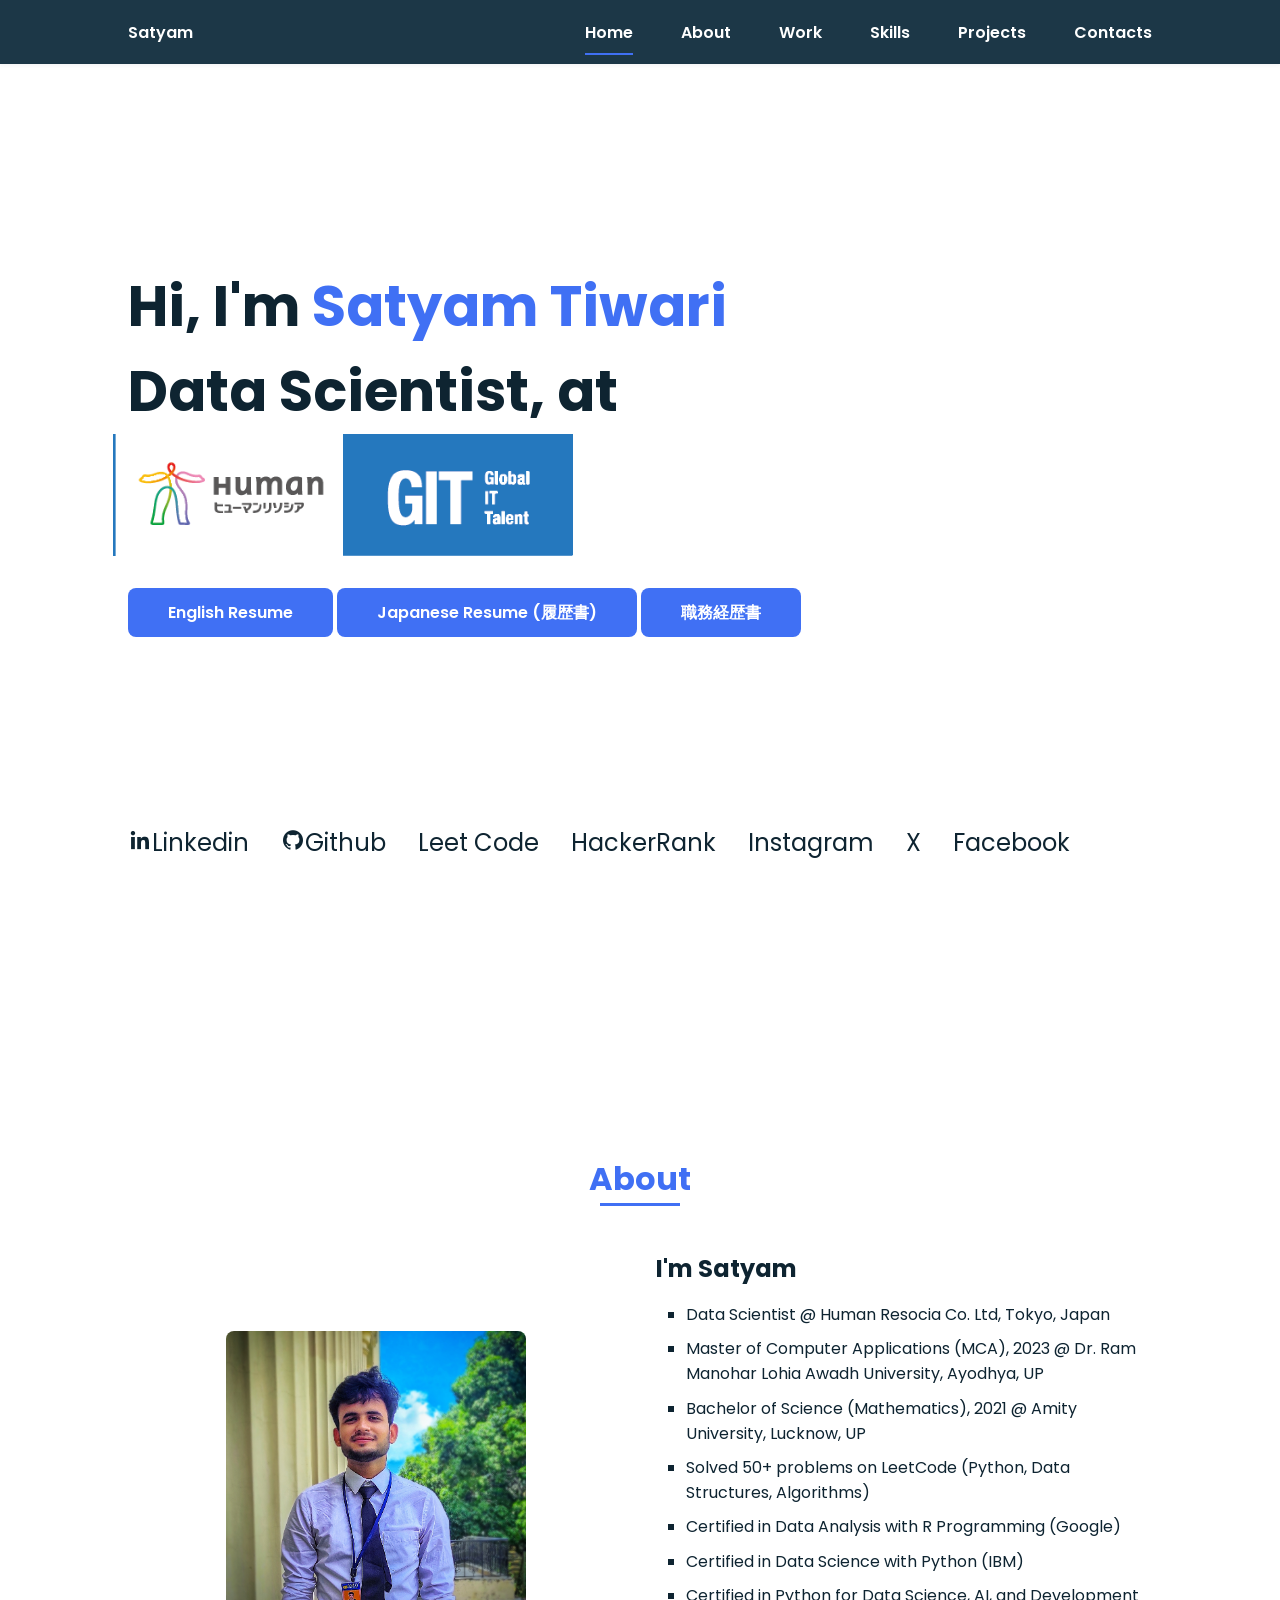
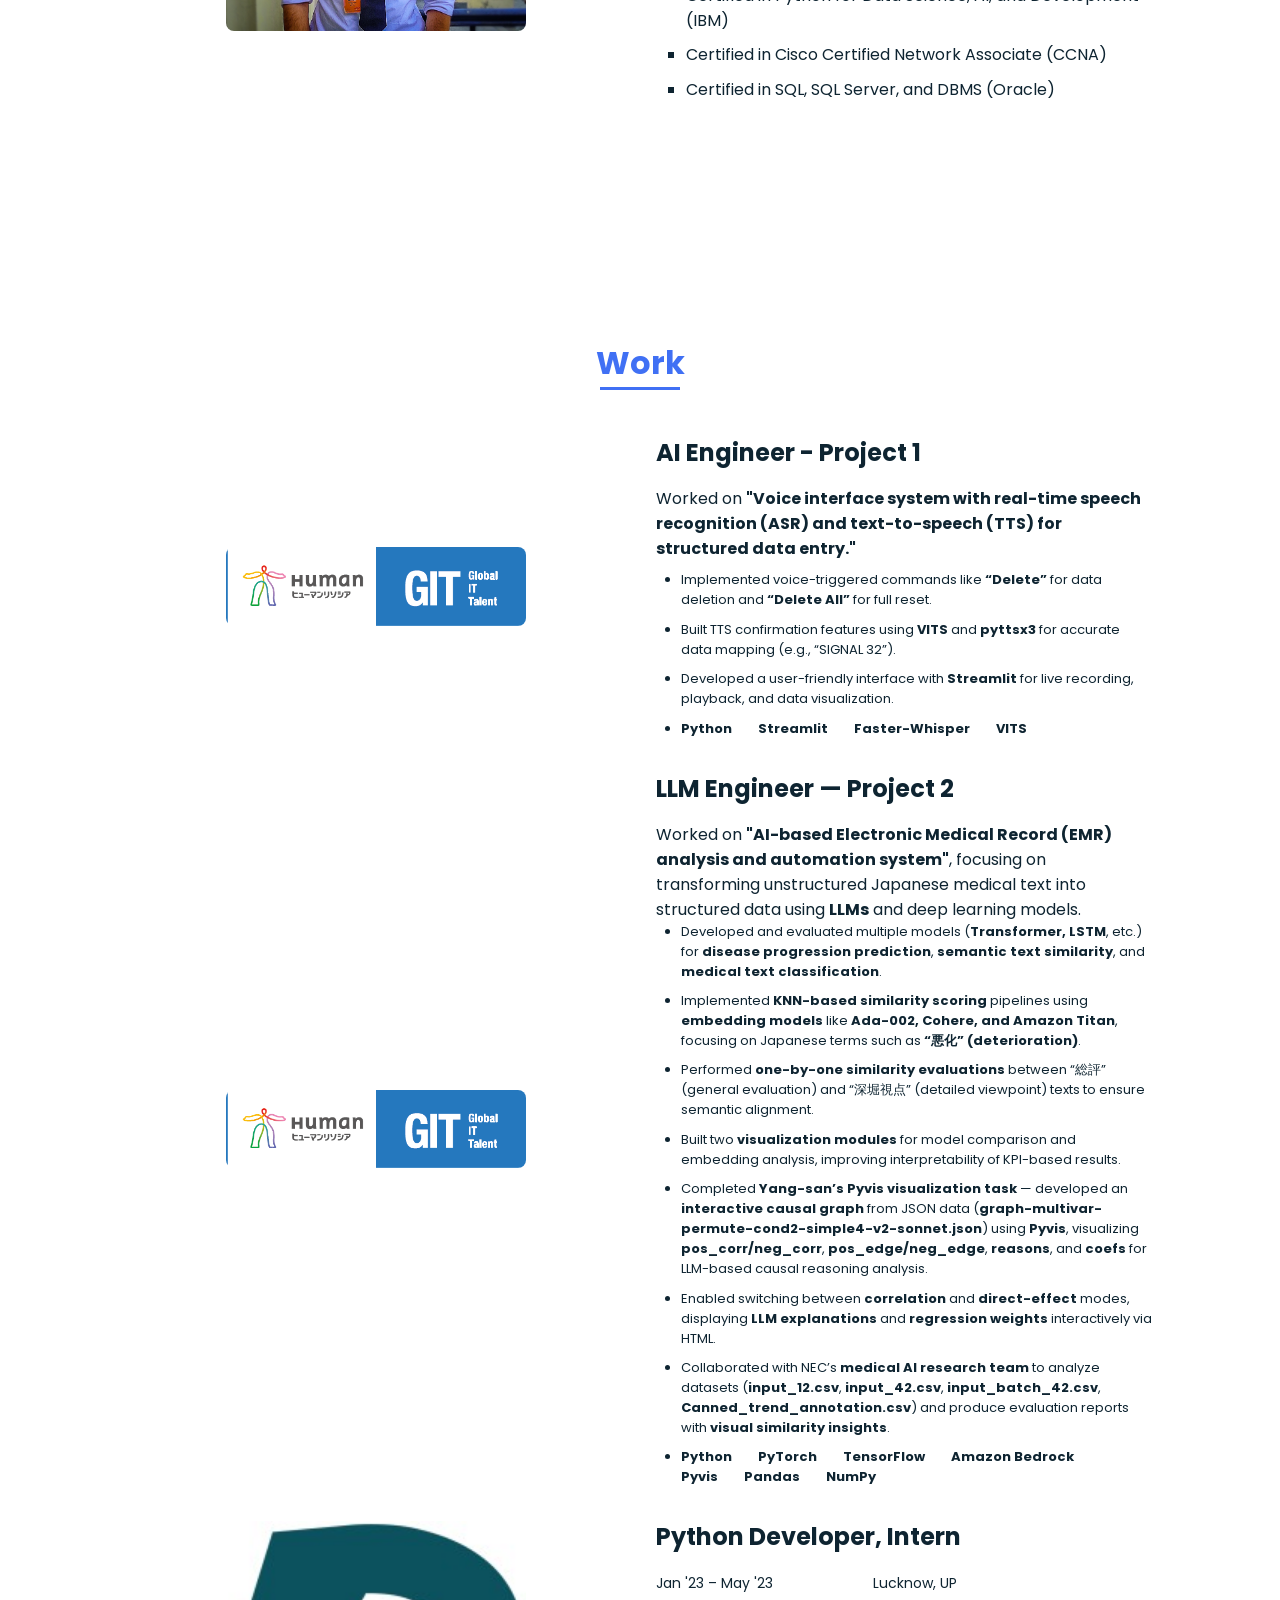
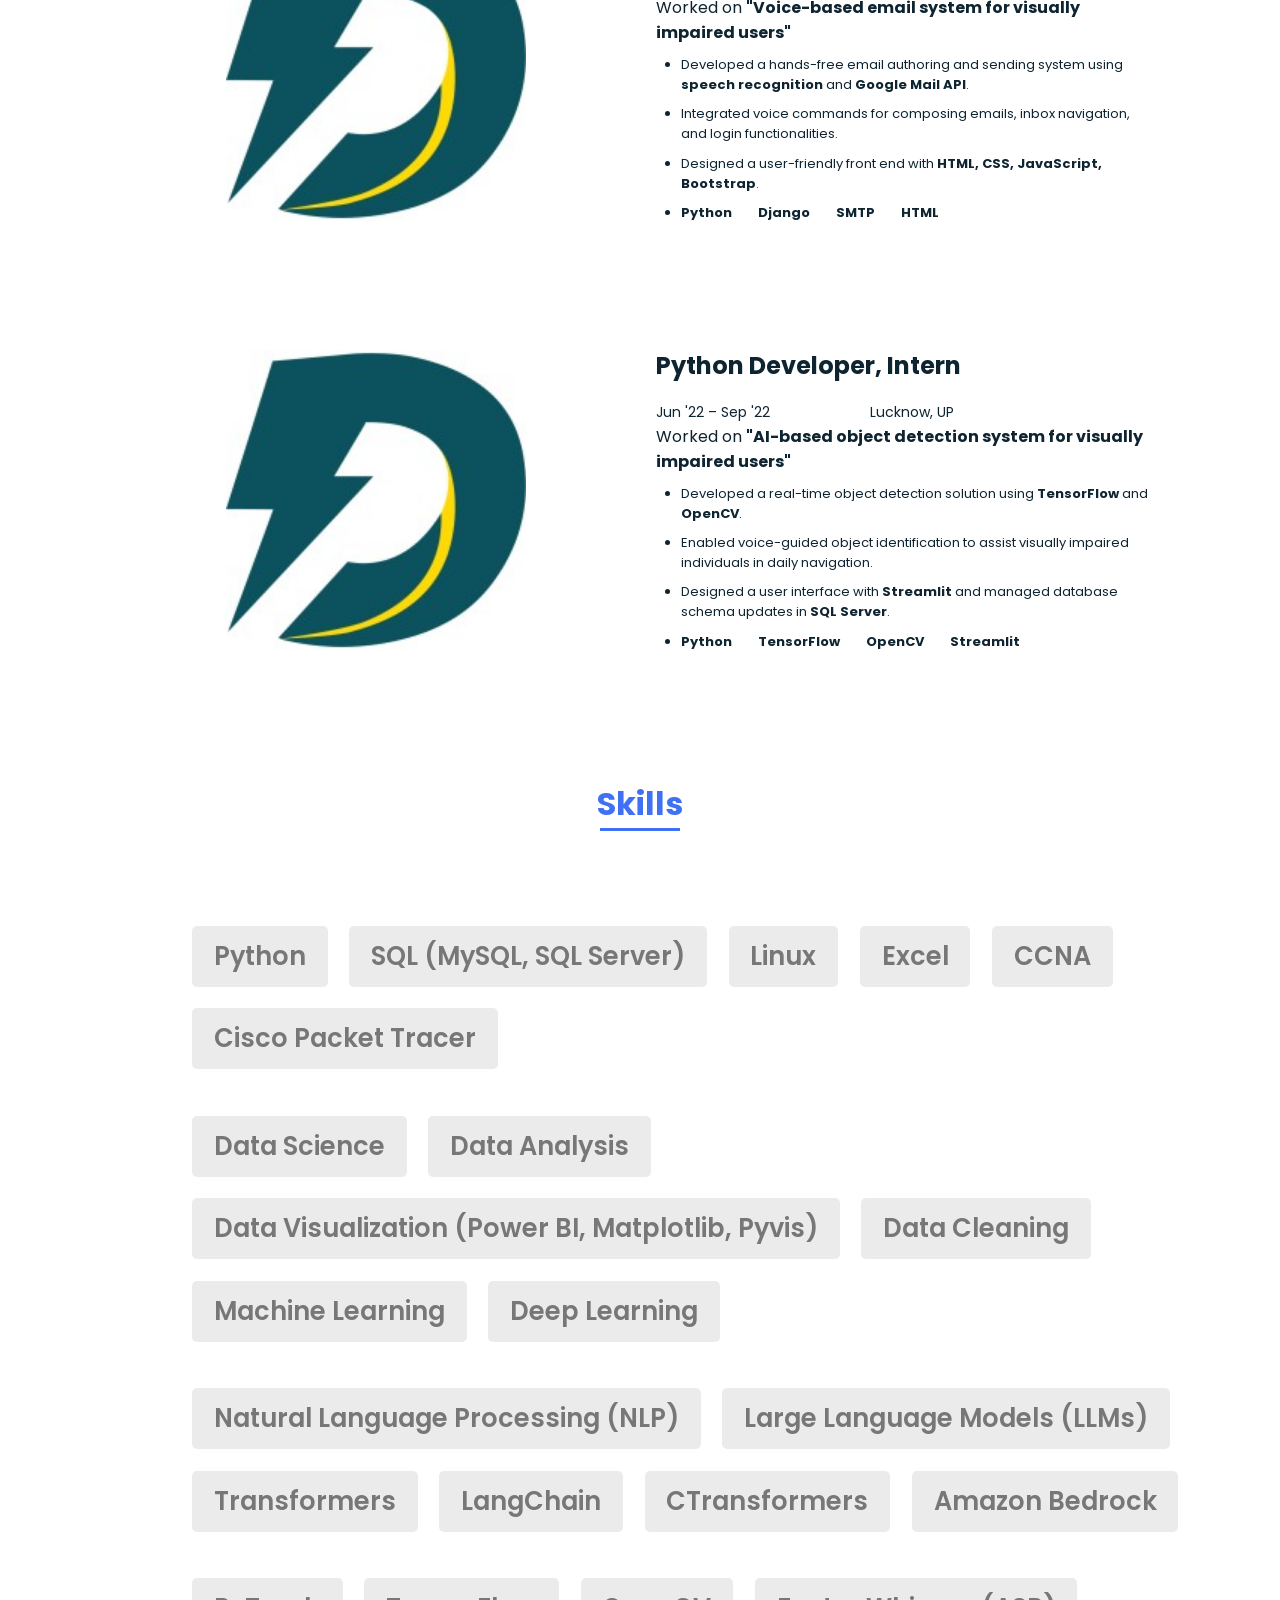
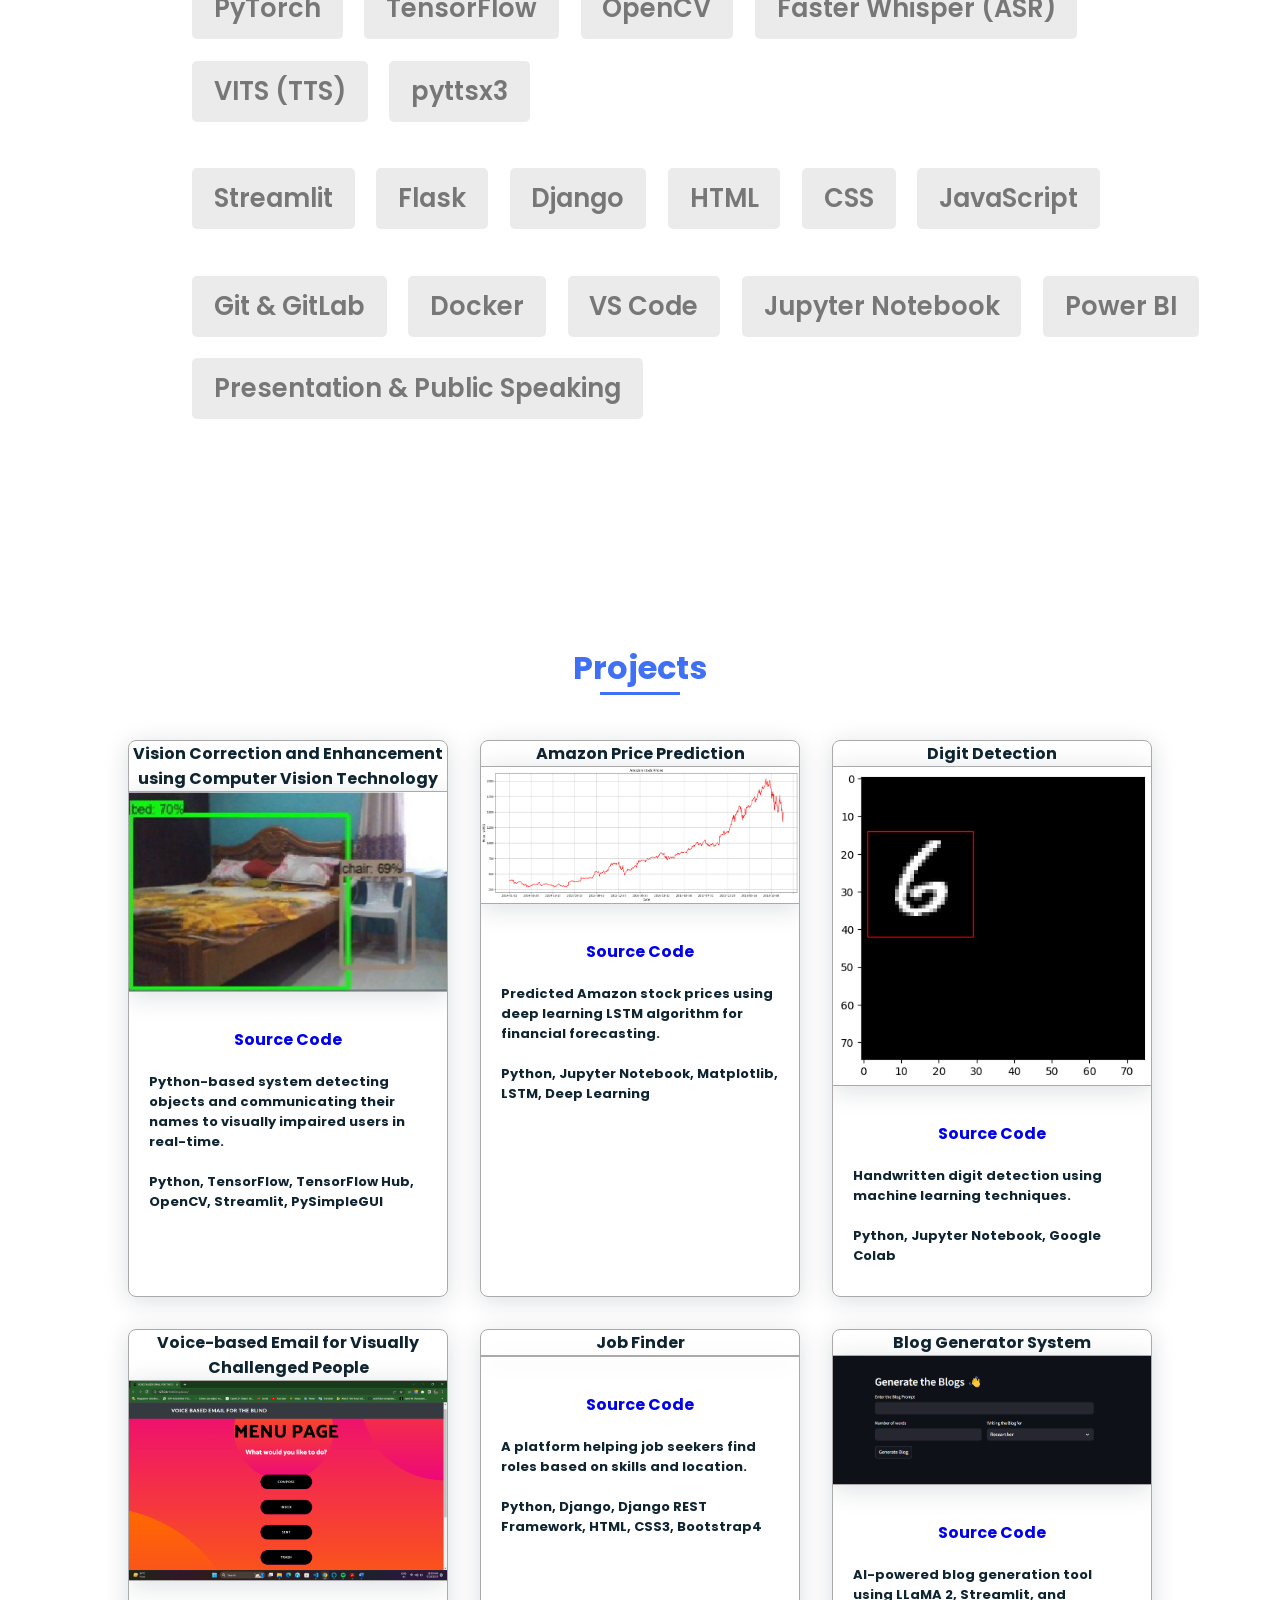
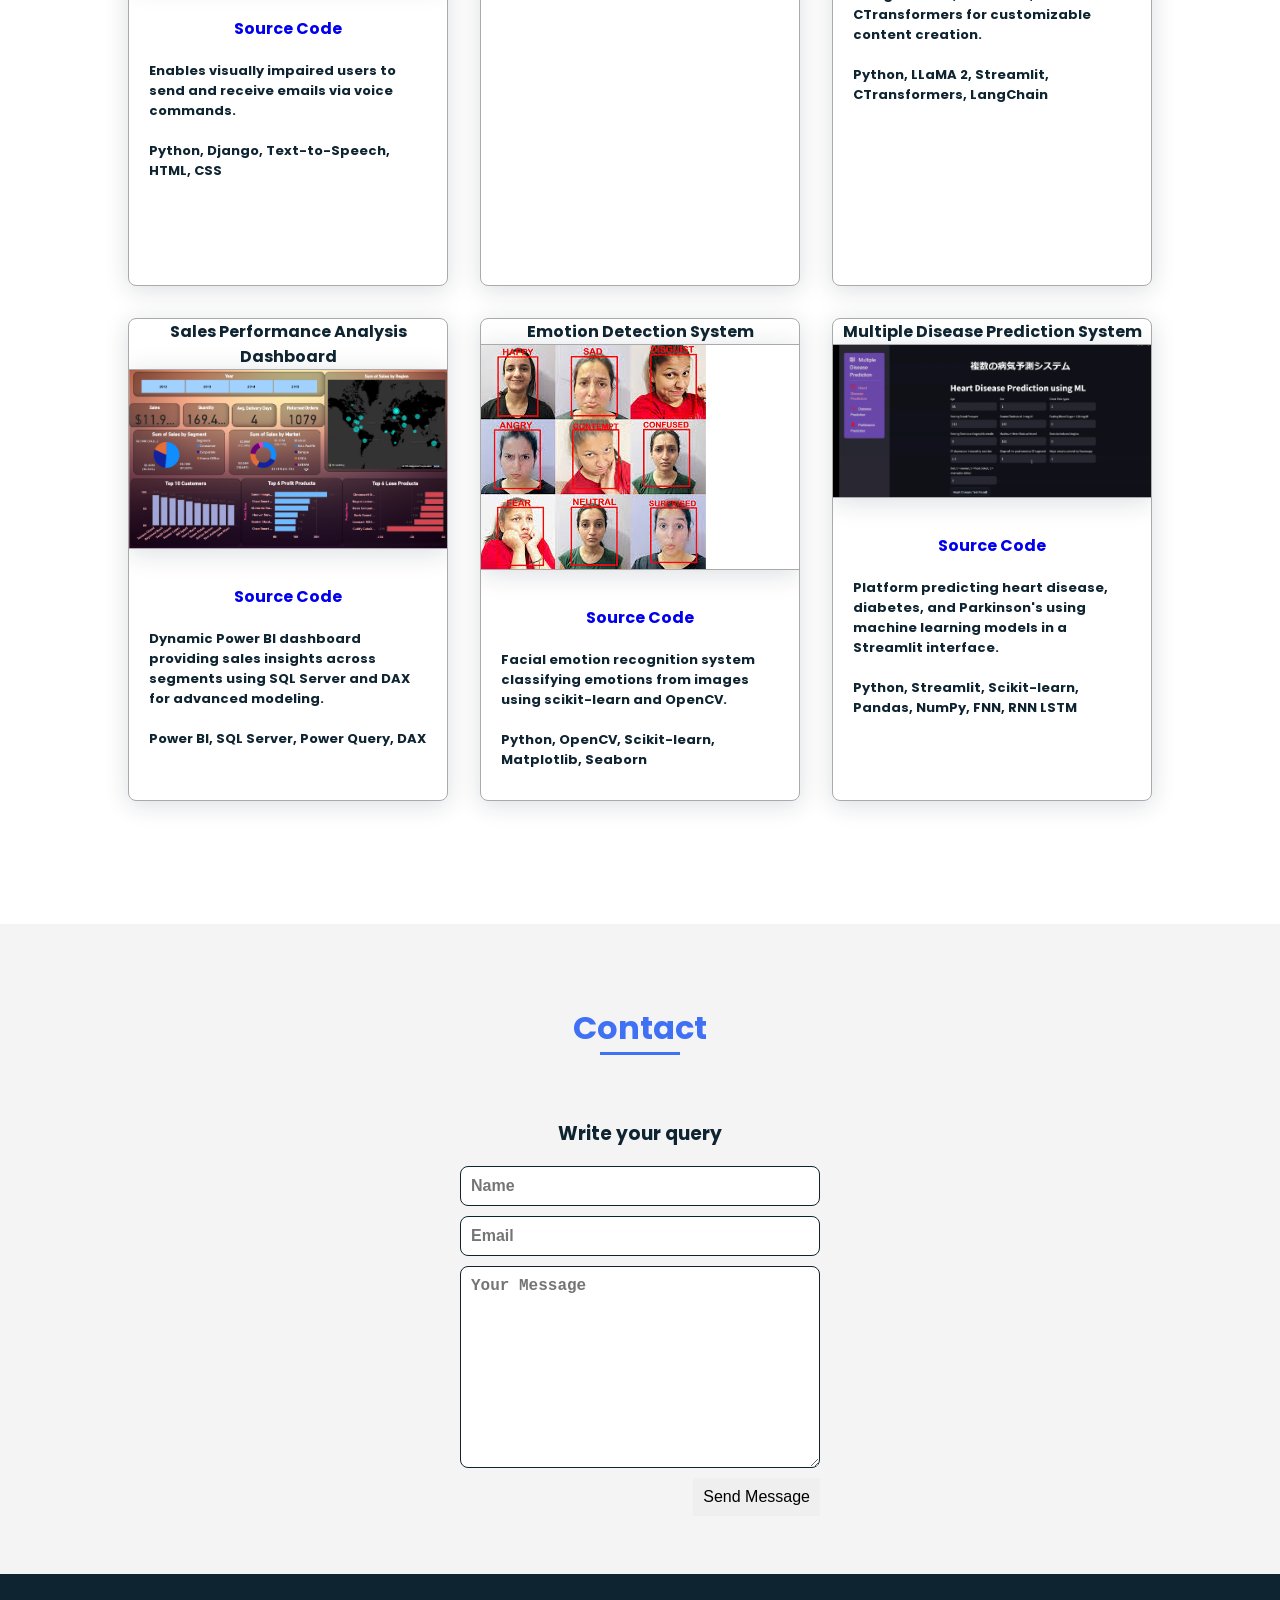
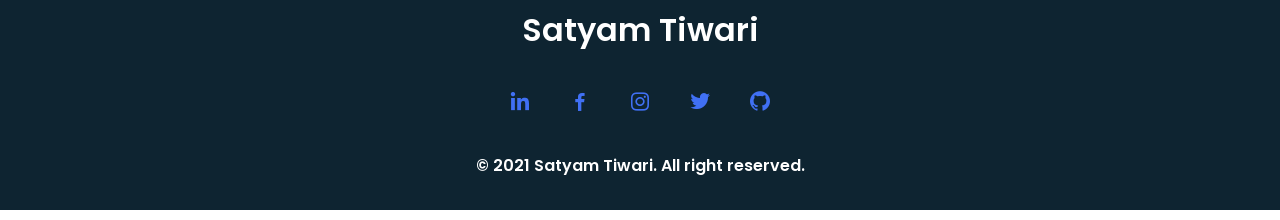
==== commit 84ff270c: "Updated portfolio" ====
--- a/index.html
+++ b/index.html
@@ -91,178 +91,217 @@
             </section>
             <br /><br /><br /><br />
 
-            <section class="about section " id="work">
-                <h2 class="section-title">Work</h2>
-                <div class="about__container bd-grid">
-                    <div class="about__img">
-                        <a href="https://gitcareer.resocia.jp/" target="blank"><img src="assets/img/git.png" alt=""></a>
-                    </div>
-                    
-                    <div>
-                        <h2 class="about__subtitle">AI Engineer</h2>
-                        <p class="about__text">
-                            Worked on <b>"Voice interface system with real-time speech recognition (ASR) and text-to-speech (TTS) for structured data entry."</b>
-                        </p>
-                        <ul style="list-style-type: disc; padding-left: 5%;">
-                            <li style="font-size: 13px; margin-bottom: 2%; margin-top: 2%;">
-                                Implemented voice-triggered commands like <b>“Delete”</b> for data deletion and <b>“Delete All”</b> for full reset.
-                            </li>
-                            <li style="font-size: 13px; margin-bottom: 2%;">
-                                Built TTS confirmation features using <b>VITS</b> and <b>pyttsx3</b> for accurate data mapping (e.g., “SIGNAL 32”).
-                            </li>
-                            <li style="font-size: 13px; margin-bottom: 2%;">
-                                Developed a user-friendly interface with <b>Streamlit</b> for live recording, playback, and data visualization.
-                            </li>
-                            <li style="font-size: 13px;">
-                                <b>Python&emsp;&emsp;Streamlit&emsp;&emsp;Faster Whisper&emsp;&emsp;VITS</b>
-                            </li>
-                        </ul>
-                    </div>       
-                    
-                    <div>
-                        <h2 class="about__subtitle">LLM Engineer - Contract</h2>
-                        <p class="about__text">
-                            Worked on <b>"AI-based Electronic Medical Record (EMR) analysis and automation system"</b>, focusing on transforming unstructured Japanese medical text into structured data using <b>LLMs</b> and deep learning models.
-                        </p>
-                        <ul style="list-style-type: disc; padding-left: 5%;">
-                            <li style="font-size: 13px; margin-bottom: 2%;">
-                                Developed and evaluated multiple models (<b>Transformer, LSTM</b>, etc.) for <b>disease progression prediction</b>, <b>semantic text similarity</b>, and <b>medical text classification</b>.
-                            </li>
-                            <li style="font-size: 13px; margin-bottom: 2%;">
-                                Implemented <b>KNN-based similarity scoring</b> pipelines using <b>embedding models</b> like <b>Ada-002, Cohere, and Amazon Titan</b>, focusing on Japanese terms such as <b>“悪化” (deterioration)</b>.
-                            </li>
-                            <li style="font-size: 13px; margin-bottom: 2%;">
-                                Performed <b>one-by-one similarity evaluations</b> between “総評” (general evaluation) and “深堀視点” (detailed viewpoint) texts to ensure semantic alignment.
-                            </li>
-                            <li style="font-size: 13px; margin-bottom: 2%;">
-                                Built two <b>visualization modules</b> for model comparison and embedding analysis, improving interpretability of KPI-based results.
-                            </li>
-                            <li style="font-size: 13px; margin-bottom: 2%;">
-                                Completed <b>Yang-san’s Pyvis visualization task</b> — developed an <b>interactive causal graph</b> from JSON data (<b>graph-multivar-permute-cond2-simple4-v2-sonnet.json</b>) using 
-                                <b>Pyvis</b>, visualizing <b>pos_corr/neg_corr</b>, <b>pos_edge/neg_edge</b>, <b>reasons</b>, and <b>coefs</b> for LLM-based causal reasoning analysis.
-                            </li>
-                            <li style="font-size: 13px; margin-bottom: 2%;">
-                                Enabled switching between <b>correlation</b> and <b>direct-effect</b> modes, displaying <b>LLM explanations</b> and <b>regression weights</b> interactively via HTML.
-                            </li>
-                            <li style="font-size: 13px; margin-bottom: 2%;">
-                                Collaborated with NEC’s <b>medical AI research team</b> to analyze datasets (<b>input_12.csv</b>, <b>input_42.csv</b>, <b>input_batch_42.csv</b>, <b>Canned_trend_annotation.csv</b>) and 
-                                produce evaluation reports with <b>visual similarity insights</b>.
-                            </li>
-                            <li style="font-size: 13px;">
-                                <b>Python&emsp;&emsp;PyTorch&emsp;&emsp;TensorFlow&emsp;&emsp;Amazon Bedrock&emsp;&emsp;Pyvis&emsp;&emsp;Pandas&emsp;&emsp;NumPy</b>
-                            </li>
-                        </ul>        
-                    </div>
-                
-                    <div class="about__img">
-                        <a href="https://www.linkedin.com/company/itanddigitalmarketinginternship2023/" target="blank">
-                            <img src="assets/img/digipodium.jpg" alt="">
-                        </a>
-                    </div>
-                    
-                    <div>
-                        <h2 class="about__subtitle">Python Developer, Intern</h2>
-                        <p class="about__text">
-                            <span style="font-size: 14px;">Jan'23 – May'23</span>&emsp;&emsp;&emsp;&emsp;&emsp;&emsp;
-                            <span style="font-size: 14px;">Lucknow, UP</span>
-                        </p>
-                        <p class="about__text">
-                            Worked on <b>"Voice-based email system for visually impaired users"</b>
-                        </p>
-                        <ul style="list-style-type: disc; padding-left: 5%;">
-                            <li style="font-size: 13px; margin-bottom: 2%; margin-top: 2%;">
-                                Developed a hands-free email authoring and sending system using <b>speech recognition</b> and <b>Google Mail API</b>.
-                            </li>
-                            <li style="font-size: 13px; margin-bottom: 2%;">
-                                Integrated voice commands for composing emails, inbox navigation, and login functionalities.
-                            </li>
-                            <li style="font-size: 13px; margin-bottom: 2%;">
-                                Designed a user-friendly front end with <b>HTML, CSS, JavaScript, Bootstrap</b>.
-                            </li>
-                            <li style="font-size: 13px;">
-                                <b>Python&emsp;&emsp;Django&emsp;&emsp;SMTP&emsp;&emsp;HTML</b>
-                            </li>
-                        </ul>
-                    </div>                                
-                </div>
-
-                <br /><br /><br /><br /><br />
-
-                <div class="about__container bd-grid">
-                    <div class="about__img">
-                        <a href="https://digipodium.com/" target="blank">
-                            <img src="assets/img/digipodium.jpg" alt="">
-                        </a>
-                    </div>
-                    
-                    <div>
-                        <h2 class="about__subtitle">Python Developer, Intern</h2>
-                        <p class="about__text">
-                            <span style="font-size: 14px;">Jun'22 – Sep'22</span>&emsp;&emsp;&emsp;&emsp;&emsp;&emsp;
-                            <span style="font-size: 14px;">Lucknow, UP</span>
-                        </p>
-                        <p class="about__text">
-                            Worked on <b>"AI-based object detection system for visually impaired users"</b>
-                        </p>
-                        <ul style="list-style-type: disc; padding-left: 5%;">
-                            <li style="font-size: 13px; margin-bottom: 2%; margin-top: 2%;">
-                                Developed a real-time object detection solution using <b>TensorFlow</b> and <b>OpenCV</b>.
-                            </li>
-                            <li style="font-size: 13px; margin-bottom: 2%;">
-                                Enabled voice-guided object identification to assist visually impaired individuals in daily navigation.
-                            </li>
-                            <li style="font-size: 13px; margin-bottom: 2%;">
-                                Designed a user interface with <b>Streamlit</b> and managed database schema updates in <b>SQL Server</b>.
-                            </li>
-                            <li style="font-size: 13px;">
-                                <b>Python&emsp;&emsp;TensorFlow&emsp;&emsp;OpenCV&emsp;&emsp;Streamlit</b>
-                            </li>
-                        </ul>
-                    </div>                                   
-                </div>
+            <section class="about section" id="work">
+            <h2 class="section-title">Work</h2>
+
+            <div class="about__container bd-grid">
+                <div class="about__img">
+                    <a href="https://gitcareer.resocia.jp/" target="_blank" rel="noopener noreferrer">
+                        <img src="assets/img/git.png" alt="GitCareer by Resocia">
+                    </a>
+                </div>
+
+                <div>
+                    <h2 class="about__subtitle">AI Engineer - Project 1</h2>
+                    <p class="about__text">
+                        Worked on <b>"Voice interface system with real-time speech recognition (ASR) and text-to-speech (TTS) for structured data entry."</b>
+                    </p>
+                    <ul style="list-style-type: disc; padding-left: 5%;">
+                        <li style="font-size: 13px; margin-bottom: 2%; margin-top: 2%;">
+                        Implemented voice-triggered commands like <b>“Delete”</b> for data deletion and <b>“Delete All”</b> for full reset.
+                        </li>
+                        <li style="font-size: 13px; margin-bottom: 2%;">
+                        Built TTS confirmation features using <b>VITS</b> and <b>pyttsx3</b> for accurate data mapping (e.g., “SIGNAL 32”).
+                        </li>
+                        <li style="font-size: 13px; margin-bottom: 2%;">
+                        Developed a user-friendly interface with <b>Streamlit</b> for live recording, playback, and data visualization.
+                        </li>
+                        <li style="font-size: 13px;">
+                        <b>Python&emsp;&emsp;Streamlit&emsp;&emsp;Faster-Whisper&emsp;&emsp;VITS</b>
+                        </li>
+                    </ul>
+                </div>
+
+                <div class="about__img">
+                    <a href="https://gitcareer.resocia.jp/" target="_blank" rel="noopener noreferrer">
+                        <img src="assets/img/git.png" alt="GitCareer by Resocia">
+                    </a>
+                </div>
+
+                <div>
+                    <h2 class="about__subtitle">LLM Engineer — Project 2</h2>
+                    <p class="about__text">
+                        Worked on <b>"AI-based Electronic Medical Record (EMR) analysis and automation system"</b>, focusing on transforming unstructured Japanese medical text into structured data using <b>LLMs</b> and deep learning models.
+                    </p>
+                    <ul style="list-style-type: disc; padding-left: 5%;">
+                        <li style="font-size: 13px; margin-bottom: 2%;">
+                        Developed and evaluated multiple models (<b>Transformer, LSTM</b>, etc.) for <b>disease progression prediction</b>, <b>semantic text similarity</b>, and <b>medical text classification</b>.
+                        </li>
+                        <li style="font-size: 13px; margin-bottom: 2%;">
+                        Implemented <b>KNN-based similarity scoring</b> pipelines using <b>embedding models</b> like <b>Ada-002, Cohere, and Amazon Titan</b>, focusing on Japanese terms such as <b>“悪化” (deterioration)</b>.
+                        </li>
+                        <li style="font-size: 13px; margin-bottom: 2%;">
+                        Performed <b>one-by-one similarity evaluations</b> between “総評” (general evaluation) and “深堀視点” (detailed viewpoint) texts to ensure semantic alignment.
+                        </li>
+                        <li style="font-size: 13px; margin-bottom: 2%;">
+                        Built two <b>visualization modules</b> for model comparison and embedding analysis, improving interpretability of KPI-based results.
+                        </li>
+                        <li style="font-size: 13px; margin-bottom: 2%;">
+                        Completed <b>Yang-san’s Pyvis visualization task</b> — developed an <b>interactive causal graph</b> from JSON data (<b>graph-multivar-permute-cond2-simple4-v2-sonnet.json</b>) using
+                        <b>Pyvis</b>, visualizing <b>pos_corr/neg_corr</b>, <b>pos_edge/neg_edge</b>, <b>reasons</b>, and <b>coefs</b> for LLM-based causal reasoning analysis.
+                        </li>
+                        <li style="font-size: 13px; margin-bottom: 2%;">
+                        Enabled switching between <b>correlation</b> and <b>direct-effect</b> modes, displaying <b>LLM explanations</b> and <b>regression weights</b> interactively via HTML.
+                        </li>
+                        <li style="font-size: 13px; margin-bottom: 2%;">
+                        Collaborated with NEC’s <b>medical AI research team</b> to analyze datasets (<b>input_12.csv</b>, <b>input_42.csv</b>, <b>input_batch_42.csv</b>, <b>Canned_trend_annotation.csv</b>) and
+                        produce evaluation reports with <b>visual similarity insights</b>.
+                        </li>
+                        <li style="font-size: 13px;">
+                        <b>Python&emsp;&emsp;PyTorch&emsp;&emsp;TensorFlow&emsp;&emsp;Amazon Bedrock&emsp;&emsp;Pyvis&emsp;&emsp;Pandas&emsp;&emsp;NumPy</b>
+                        </li>
+                    </ul>
+                </div>
+
+                <div class="about__img">
+                <a href="https://www.linkedin.com/company/itanddigitalmarketinginternship2023/" target="_blank" rel="noopener noreferrer">
+                    <img src="assets/img/digipodium.jpg" alt="Digipodium LinkedIn">
+                </a>
+                </div>
+
+                <div>
+                <h2 class="about__subtitle">Python Developer, Intern</h2>
+                <p class="about__text">
+                    <span style="font-size: 14px;">Jan '23 – May '23</span>&emsp;&emsp;&emsp;&emsp;&emsp;&emsp;
+                    <span style="font-size: 14px;">Lucknow, UP</span>
+                </p>
+                <p class="about__text">
+                    Worked on <b>"Voice-based email system for visually impaired users"</b>
+                </p>
+                <ul style="list-style-type: disc; padding-left: 5%;">
+                    <li style="font-size: 13px; margin-bottom: 2%; margin-top: 2%;">
+                    Developed a hands-free email authoring and sending system using <b>speech recognition</b> and <b>Google Mail API</b>.
+                    </li>
+                    <li style="font-size: 13px; margin-bottom: 2%;">
+                    Integrated voice commands for composing emails, inbox navigation, and login functionalities.
+                    </li>
+                    <li style="font-size: 13px; margin-bottom: 2%;">
+                    Designed a user-friendly front end with <b>HTML, CSS, JavaScript, Bootstrap</b>.
+                    </li>
+                    <li style="font-size: 13px;">
+                    <b>Python&emsp;&emsp;Django&emsp;&emsp;SMTP&emsp;&emsp;HTML</b>
+                    </li>
+                </ul>
+                </div>
+            </div>
+
+            <!-- Spacer (consider replacing with CSS margin in production) -->
+            <br><br><br><br><br>
+
+            <div class="about__container bd-grid">
+                <div class="about__img">
+                <a href="https://digipodium.com/" target="_blank" rel="noopener noreferrer">
+                    <img src="assets/img/digipodium.jpg" alt="Digipodium">
+                </a>
+                </div>
+
+                <div>
+                <h2 class="about__subtitle">Python Developer, Intern</h2>
+                <p class="about__text">
+                    <span style="font-size: 14px;">Jun '22 – Sep '22</span>&emsp;&emsp;&emsp;&emsp;&emsp;&emsp;
+                    <span style="font-size: 14px;">Lucknow, UP</span>
+                </p>
+                <p class="about__text">
+                    Worked on <b>"AI-based object detection system for visually impaired users"</b>
+                </p>
+                <ul style="list-style-type: disc; padding-left: 5%;">
+                    <li style="font-size: 13px; margin-bottom: 2%; margin-top: 2%;">
+                    Developed a real-time object detection solution using <b>TensorFlow</b> and <b>OpenCV</b>.
+                    </li>
+                    <li style="font-size: 13px; margin-bottom: 2%;">
+                    Enabled voice-guided object identification to assist visually impaired individuals in daily navigation.
+                    </li>
+                    <li style="font-size: 13px; margin-bottom: 2%;">
+                    Designed a user interface with <b>Streamlit</b> and managed database schema updates in <b>SQL Server</b>.
+                    </li>
+                    <li style="font-size: 13px;">
+                    <b>Python&emsp;&emsp;TensorFlow&emsp;&emsp;OpenCV&emsp;&emsp;Streamlit</b>
+                    </li>
+                </ul>
+                </div>
+            </div>
             </section>
 
             <!--===== SKILLS =====-->
             <section class="skills section" id="skills">
                 <h2 class="section-title">Skills</h2>
                 <br /><br />
-            
-                <div class="skillss">
-                    <div class="skills__skill">Python</div>
-                    <div class="skills__skill">SQL (MySQL, SQL Server)</div>
-                    <div class="skills__skill">Linux</div>
-                    <div class="skills__skill">Excel</div>
-                    <div class="skills__skill">CCNA</div>
-                    <div class="skills__skill">Cisco Packet Tracer</div>
-                </div>
-                <br />
-                <div class="skillss">
-                    <div class="skills__skill">Data Science</div>
-                    <div class="skills__skill">Data Analysis</div>
-                    <div class="skills__skill">Data Visualization (Power BI)</div>
-                    <div class="skills__skill">Data Cleaning</div>
-                    <div class="skills__skill">Machine Learning</div>
-                    <div class="skills__skill">Deep Learning</div>
-                </div>
-                <br />
-                <div class="skillss">
-                    <div class="skills__skill">Streamlit</div>
-                    <div class="skills__skill">TensorFlow</div>
-                    <div class="skills__skill">OpenCV</div>
-                    <div class="skills__skill">Faster Whisper (ASR)</div>
-                    <div class="skills__skill">VITS (TTS)</div>
-                    <div class="skills__skill">pyttsx3</div>
-                </div>
-                <br />
-                <div class="skillss">
-                    <div class="skills__skill">Django</div>
-                    <div class="skills__skill">Flask</div>
-                    <div class="skills__skill">Git & GitLab</div>
-                    <div class="skills__skill">Jupyter Notebook</div>
-                    <div class="skills__skill">VS Code</div>
-                    <div class="skills__skill">Docker</div>
-                </div>
+
+            <div class="skillss">
+                <div class="skills__skill">Python</div>
+                <div class="skills__skill">SQL (MySQL, SQL Server)</div>
+                <div class="skills__skill">Linux</div>
+                <div class="skills__skill">Excel</div>
+                <div class="skills__skill">CCNA</div>
+                <div class="skills__skill">Cisco Packet Tracer</div>
+            </div>
+
+            <br />
+
+            <div class="skillss">
+                <div class="skills__skill">Data Science</div>
+                <div class="skills__skill">Data Analysis</div>
+                <div class="skills__skill">Data Visualization (Power BI, Matplotlib, Pyvis)</div>
+                <div class="skills__skill">Data Cleaning</div>
+                <div class="skills__skill">Machine Learning</div>
+                <div class="skills__skill">Deep Learning</div>
+            </div>
+
+            <br />
+
+            <div class="skillss">
+                <div class="skills__skill">Natural Language Processing (NLP)</div>
+                <div class="skills__skill">Large Language Models (LLMs)</div>
+                <div class="skills__skill">Transformers</div>
+                <div class="skills__skill">LangChain</div>
+                <div class="skills__skill">CTransformers</div>
+                <div class="skills__skill">Amazon Bedrock</div>
+            </div>
+
+            <br />
+
+            <div class="skillss">
+                <div class="skills__skill">PyTorch</div>
+                <div class="skills__skill">TensorFlow</div>
+                <div class="skills__skill">OpenCV</div>
+                <div class="skills__skill">Faster Whisper (ASR)</div>
+                <div class="skills__skill">VITS (TTS)</div>
+                <div class="skills__skill">pyttsx3</div>
+            </div>
+
+            <br />
+
+            <div class="skillss">
+                <div class="skills__skill">Streamlit</div>
+                <div class="skills__skill">Flask</div>
+                <div class="skills__skill">Django</div>
+                <div class="skills__skill">HTML</div>
+                <div class="skills__skill">CSS</div>
+                <div class="skills__skill">JavaScript</div>
+            </div>
+
+            <br />
+
+            <div class="skillss">
+                <div class="skills__skill">Git & GitLab</div>
+                <div class="skills__skill">Docker</div>
+                <div class="skills__skill">VS Code</div>
+                <div class="skills__skill">Jupyter Notebook</div>
+                <div class="skills__skill">Power BI</div>
+                <div class="skills__skill">Presentation & Public Speaking</div>
+            </div>
             </section>
+
 
             <br /><br /><br />
 
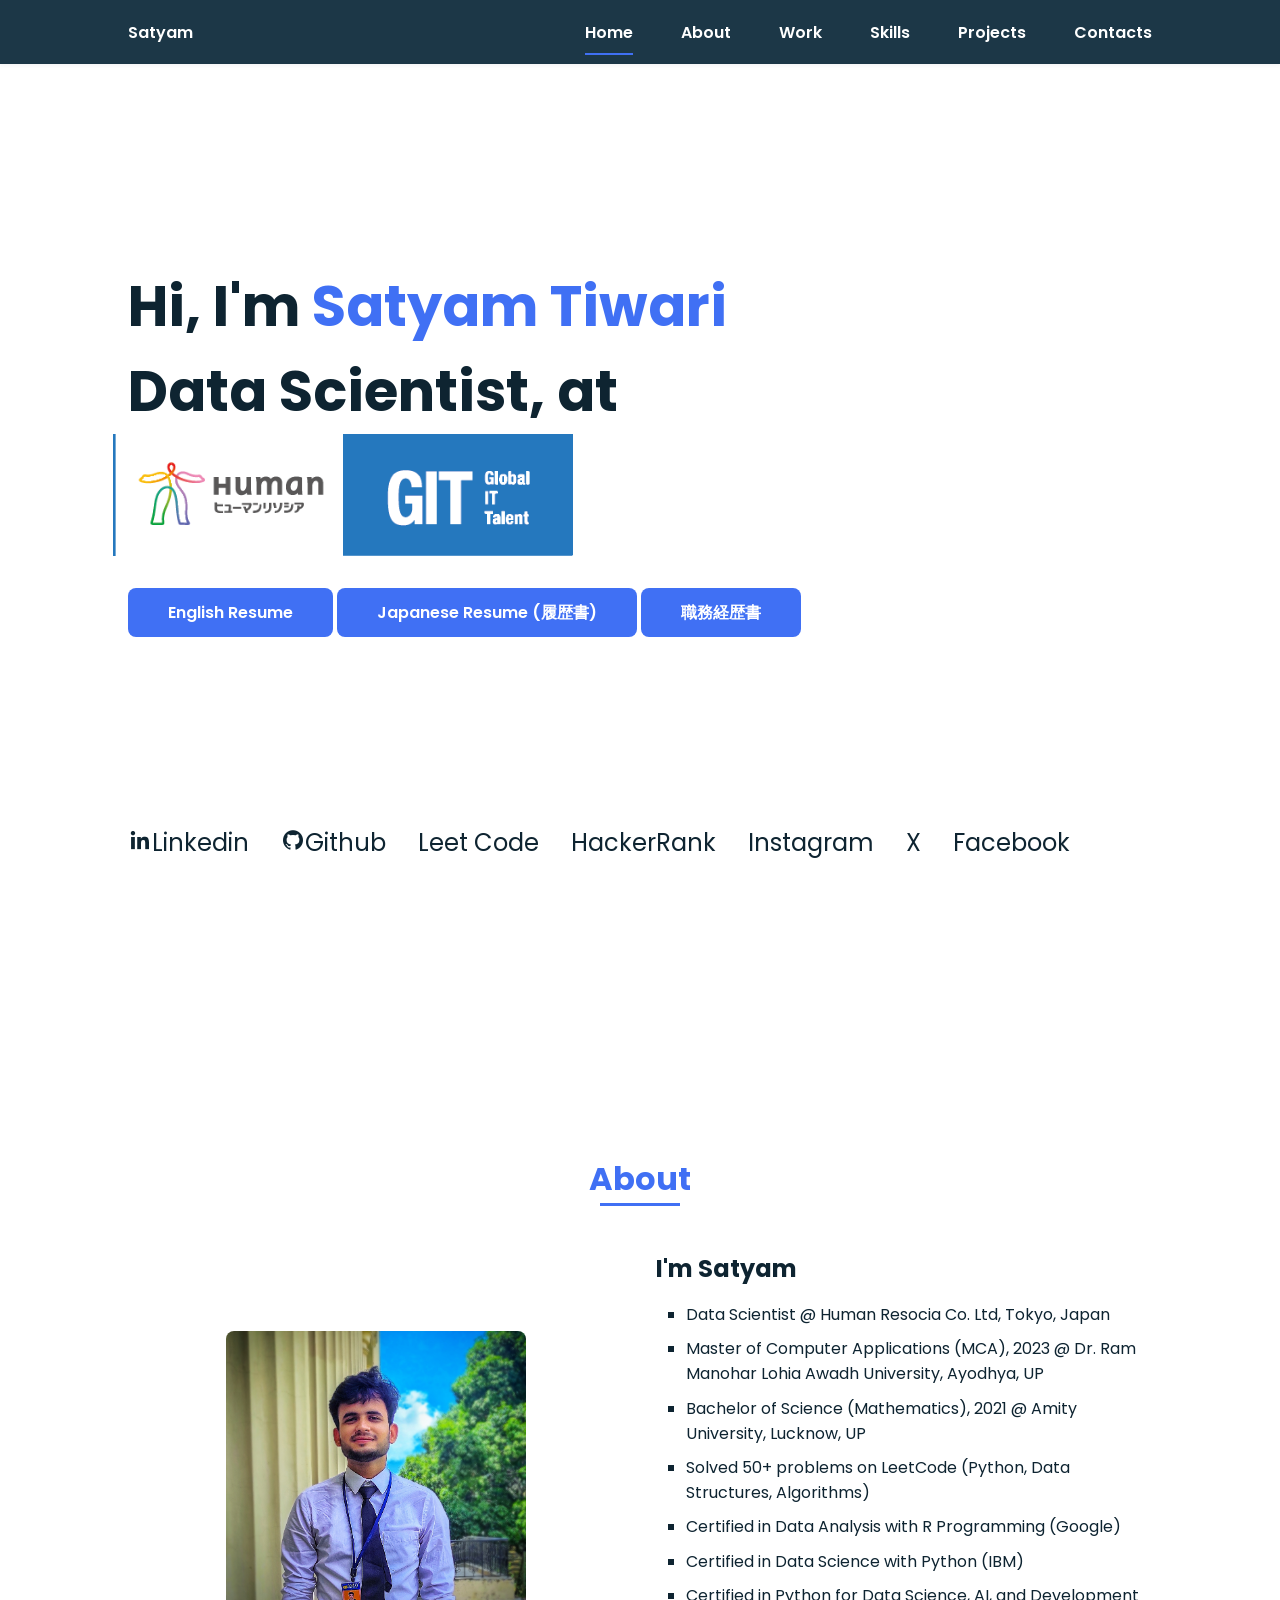
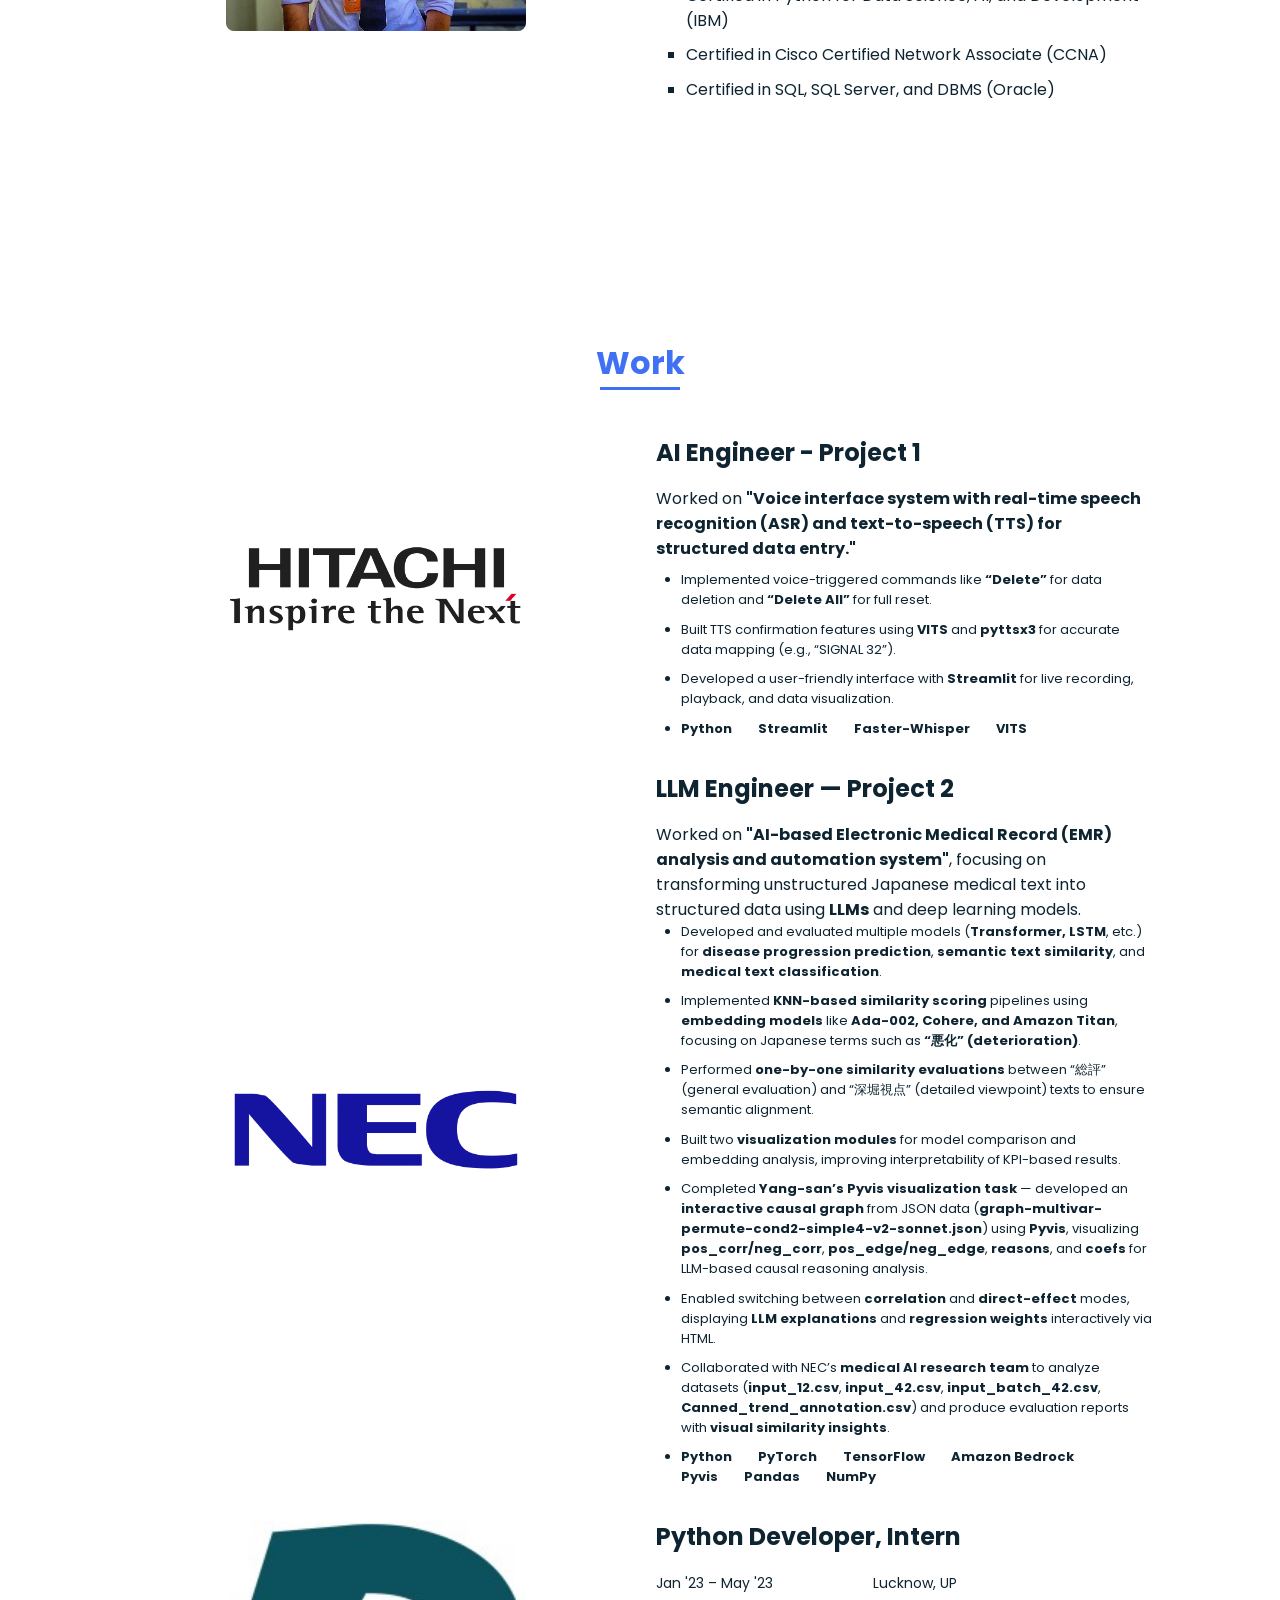
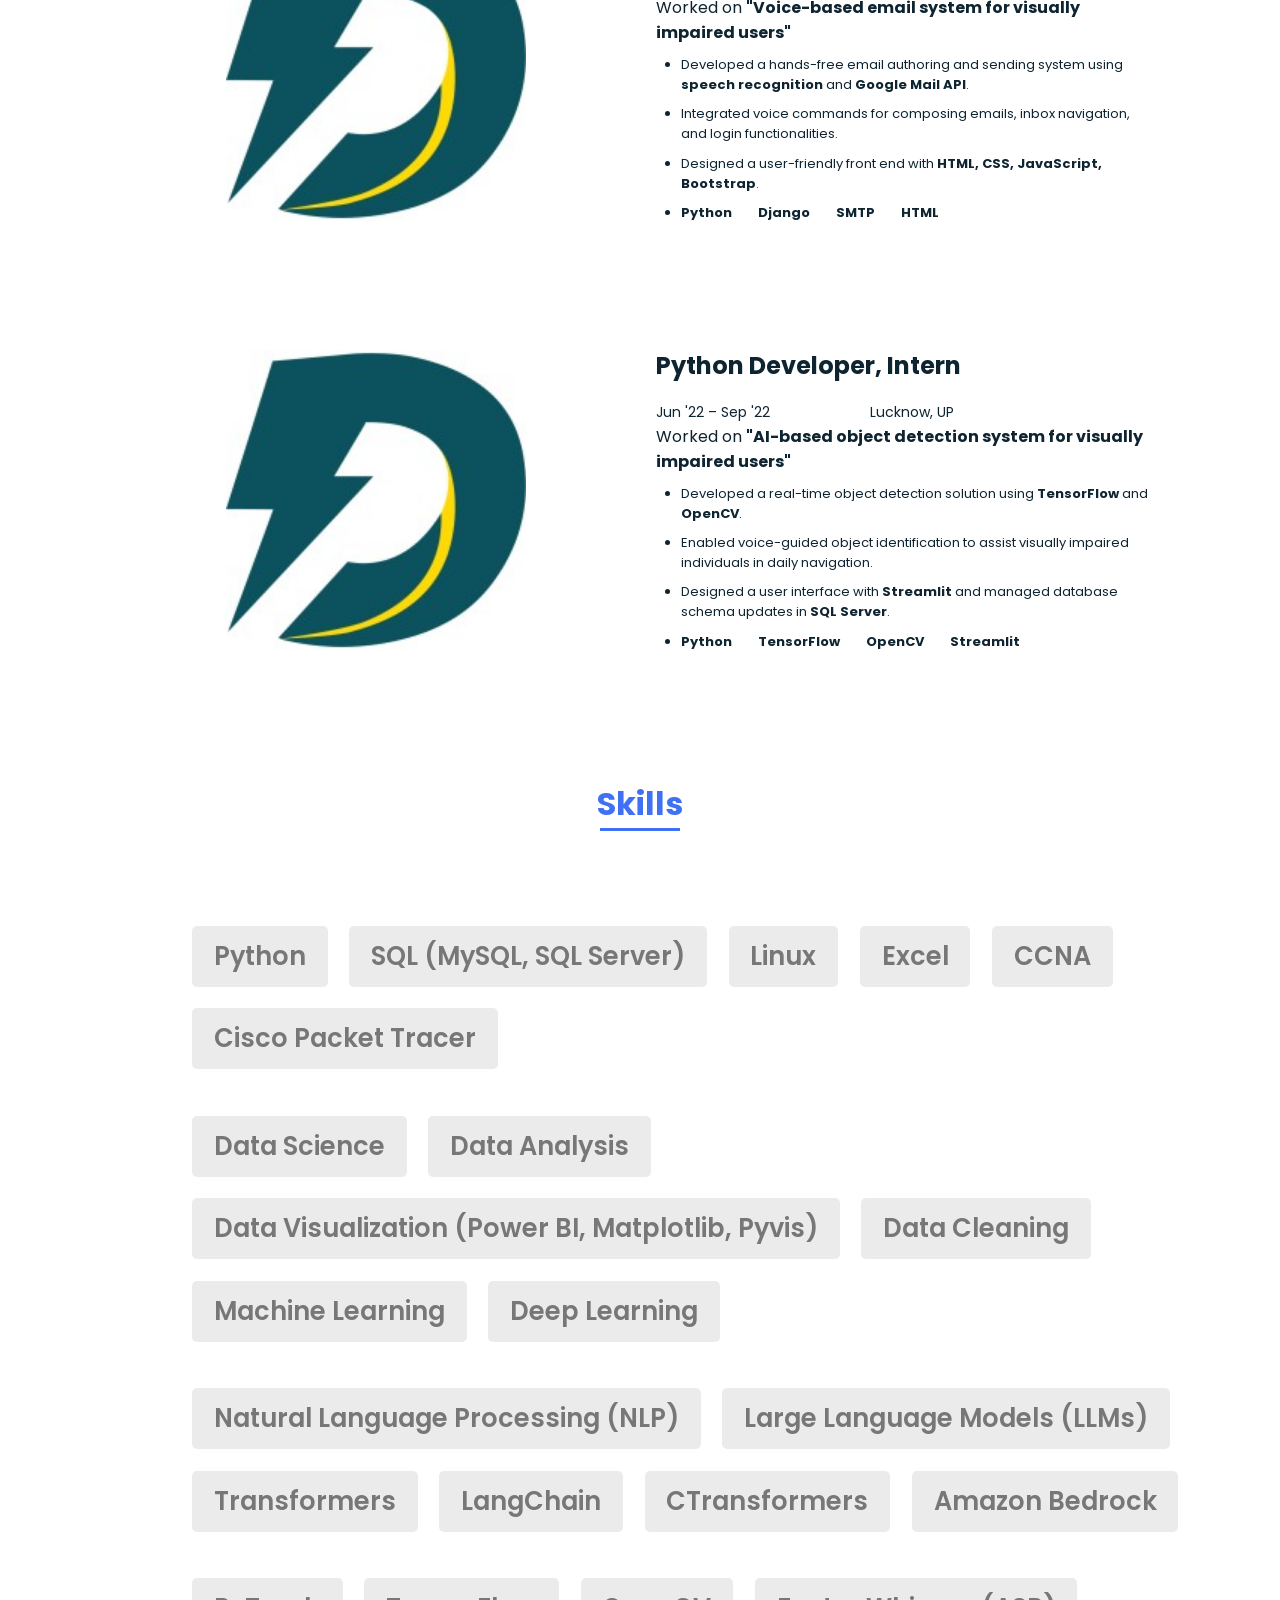
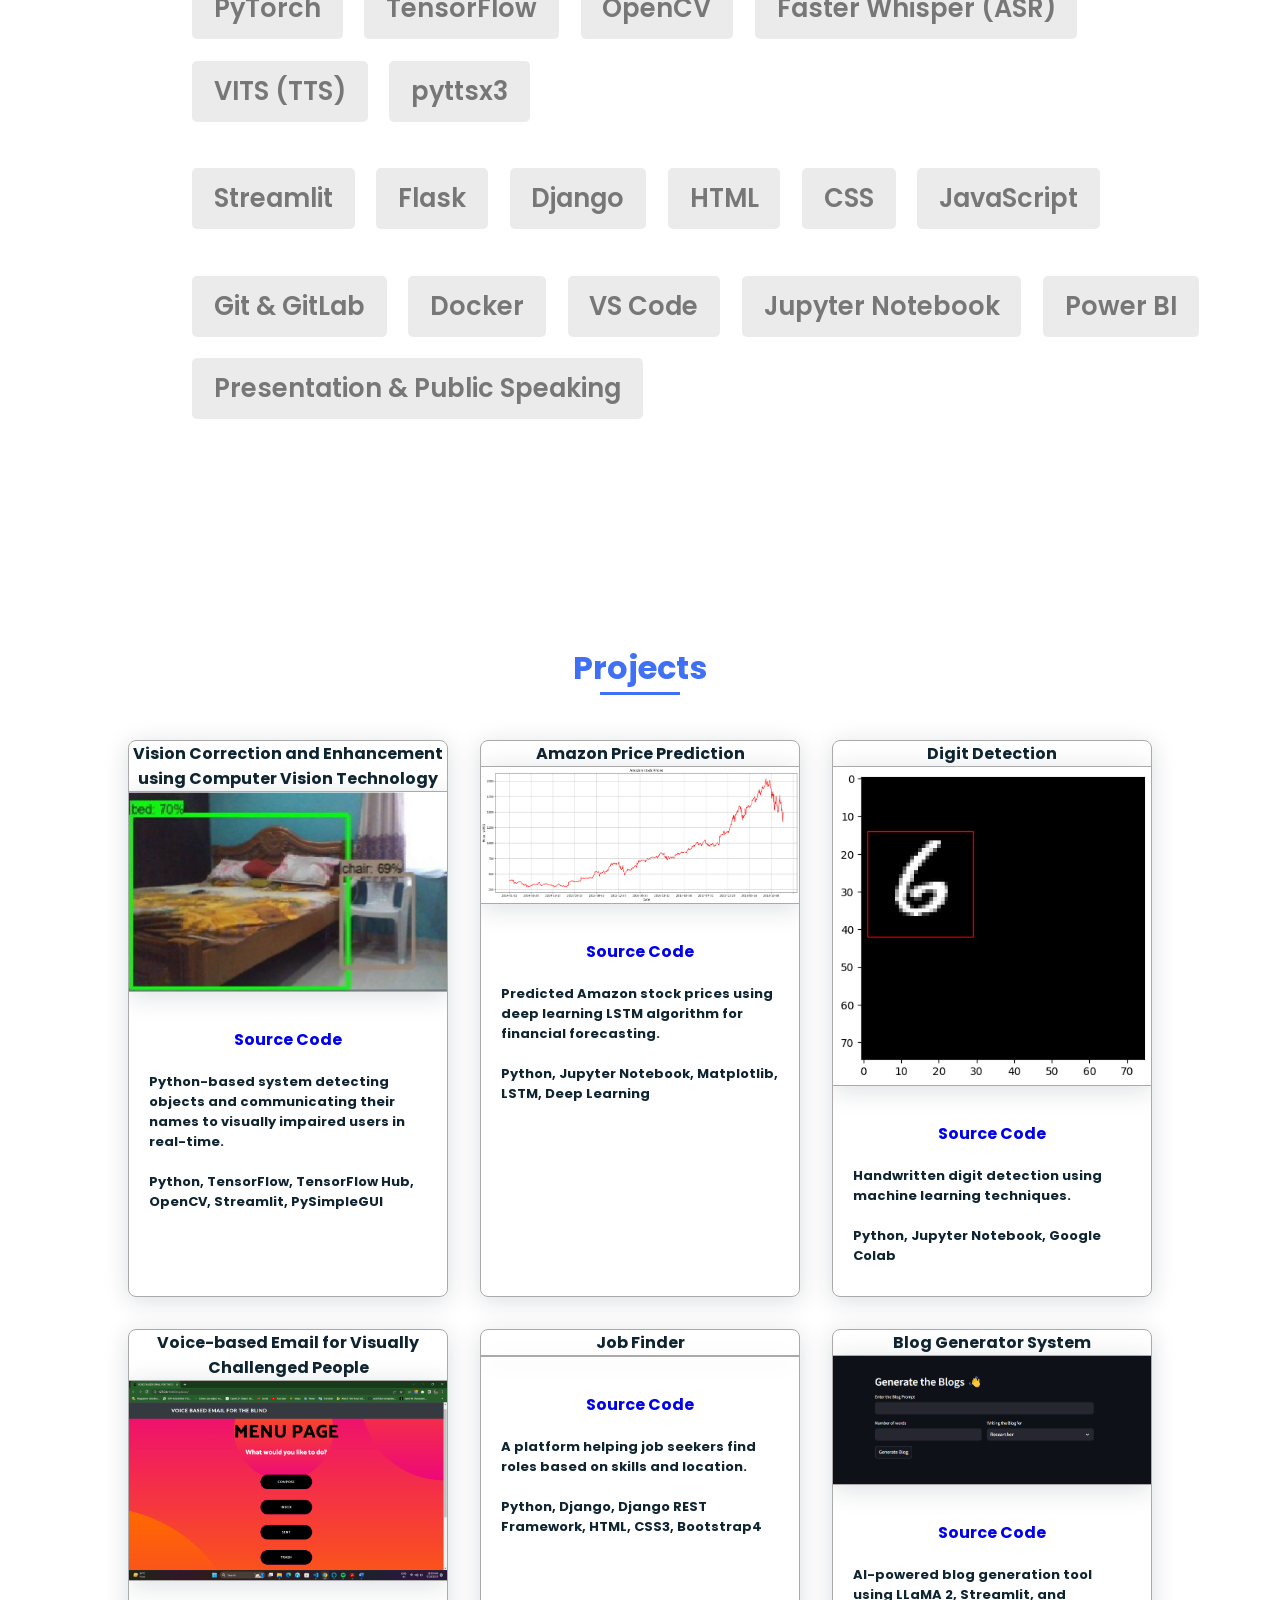
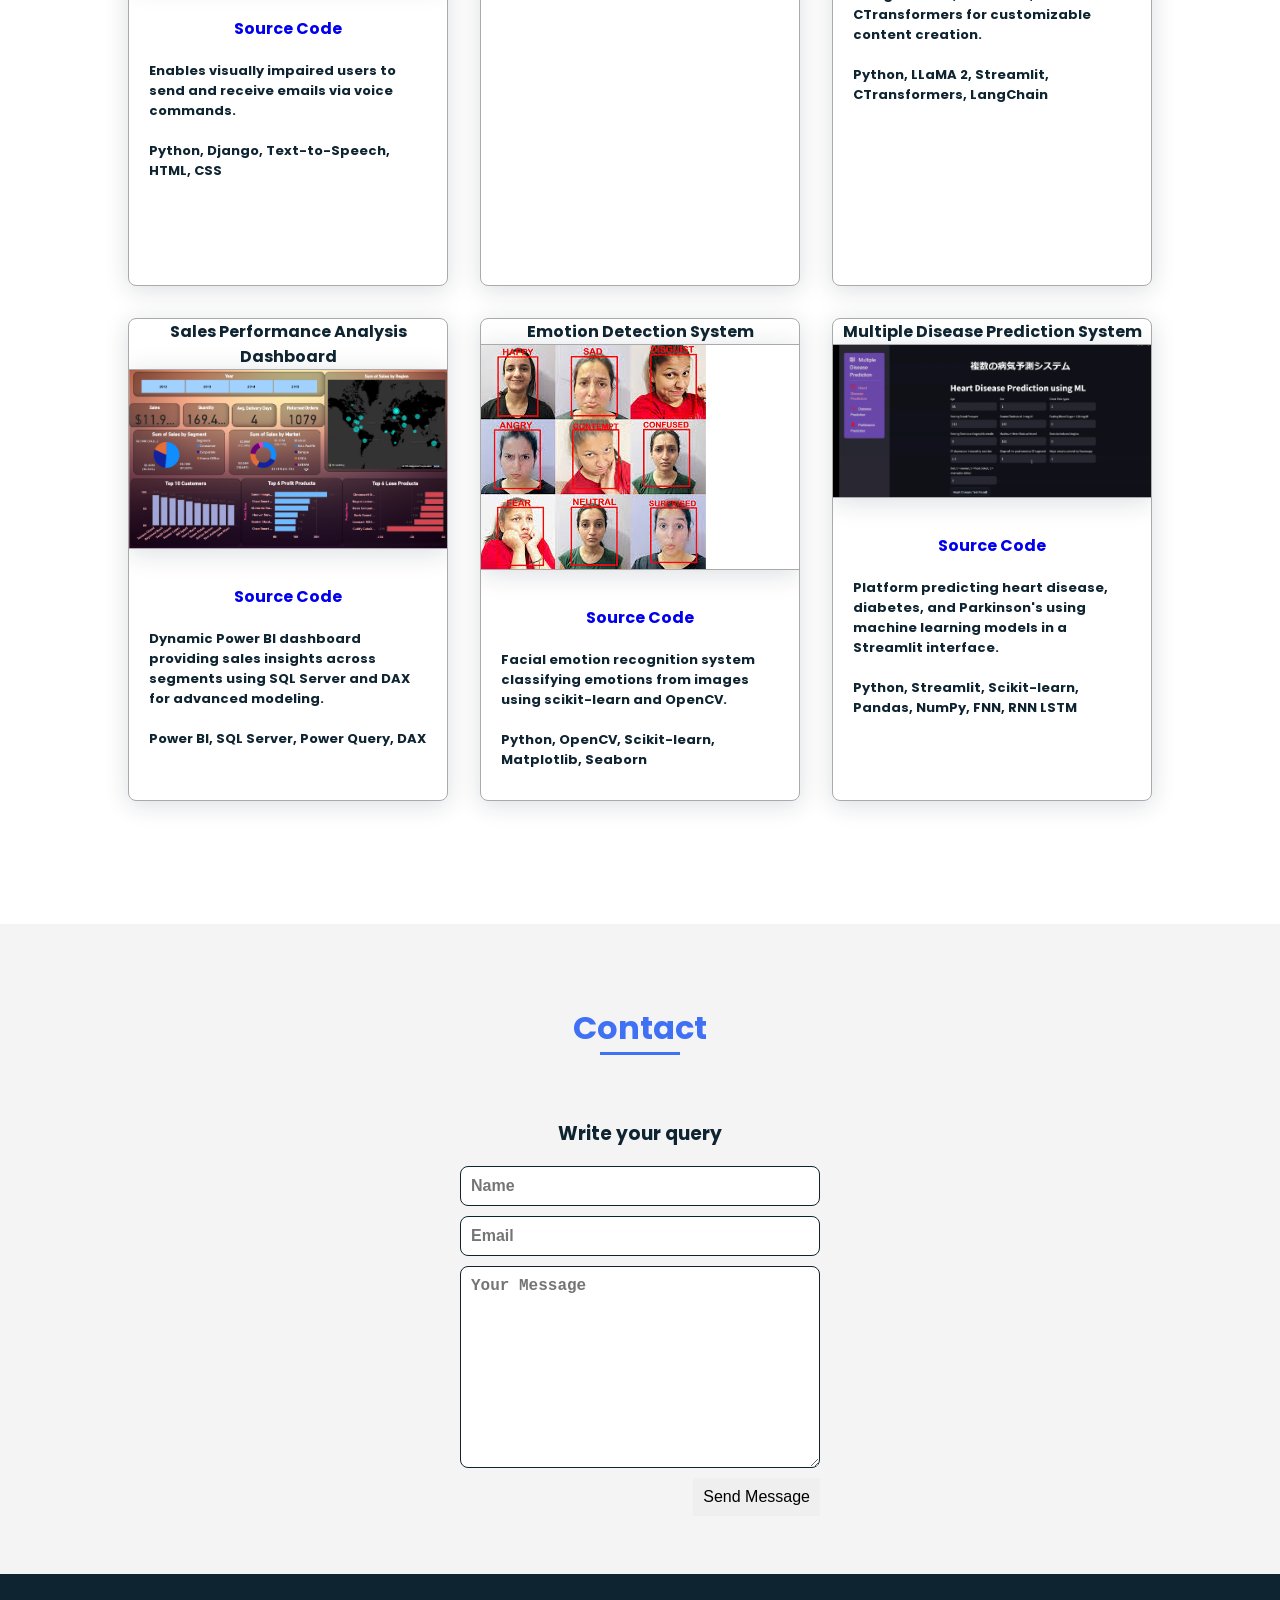
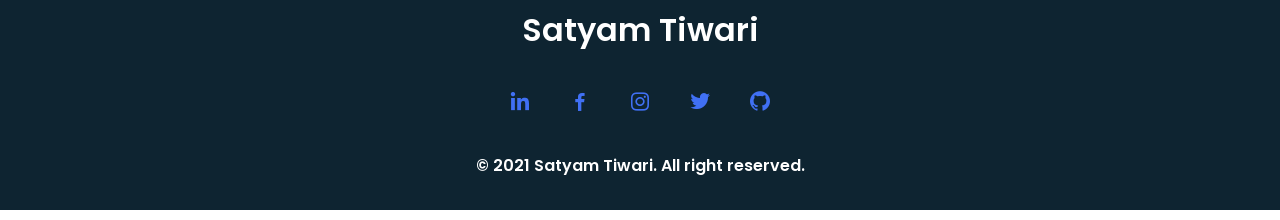
==== commit 4d0c40fa: "updTED_IMAGE" ====
--- a/index.html
+++ b/index.html
@@ -44,7 +44,7 @@
                     <h1 class="home__title" style="margin-top: 11%;">Hi, I'm <span class="home__title-color" style="display: inline-block;">Satyam Tiwari</span><br>Data Scientist, at</h1><img src="assets/img/git.png" alt="" style="height: 15%; width: 45%; display: inline-block; margin-left: -1.5%;">
                     <br /><br />
 
-                    <a href="https://drive.google.com/file/d/1jUhgas6dq43Gto1h-F4I9xoLFdVg8YLA/view?usp=sharing" target="blank" class="button">English Resume</a>
+                    <a href="https://drive.google.com/file/d/1SHfRGM4IXKu2OO43Nw-0tRAAIIo9Y7It/view?usp=sharing" target="blank" class="button">English Resume</a>
                     <a href="https://drive.google.com/file/d/1yRI6DlMlc81diJRNtuc8IHJWyIZzDzPm/view?usp=sharing" target="blank" class="button">Japanese Resume (履歴書)</a>
                     <a href="https://drive.google.com/file/d/16hFI2tFs-U26Sn5j3LWVYNYT2TqIaRqe/view?usp=sharing" target="blank" class="button">職務経歴書</a>
                 </div>                
@@ -97,7 +97,7 @@
             <div class="about__container bd-grid">
                 <div class="about__img">
                     <a href="https://gitcareer.resocia.jp/" target="_blank" rel="noopener noreferrer">
-                        <img src="assets/img/git.png" alt="GitCareer by Resocia">
+                        <img src="assets/img/hitachi.png" alt="GitCareer by Resocia">
                     </a>
                 </div>
 
@@ -124,7 +124,7 @@
 
                 <div class="about__img">
                     <a href="https://gitcareer.resocia.jp/" target="_blank" rel="noopener noreferrer">
-                        <img src="assets/img/git.png" alt="GitCareer by Resocia">
+                        <img src="assets/img/nec.png" alt="GitCareer by Resocia">
                     </a>
                 </div>
 
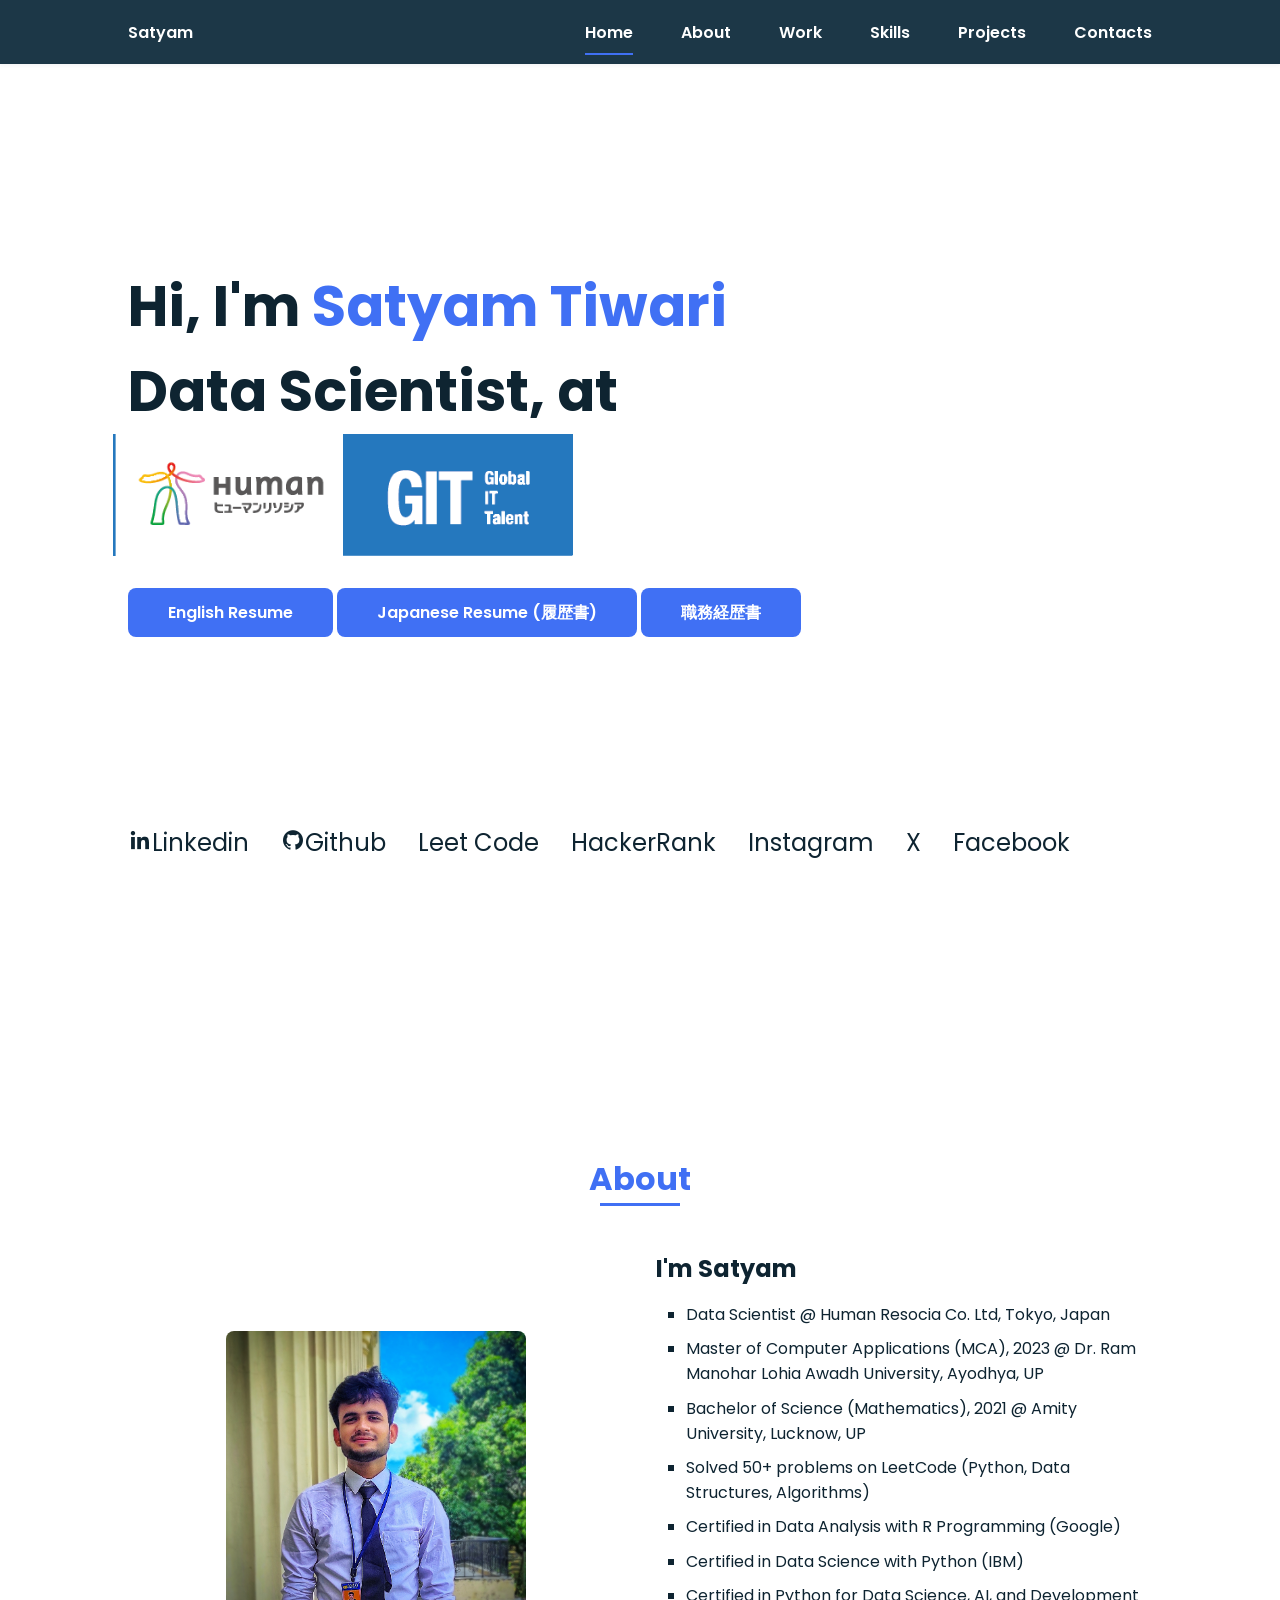
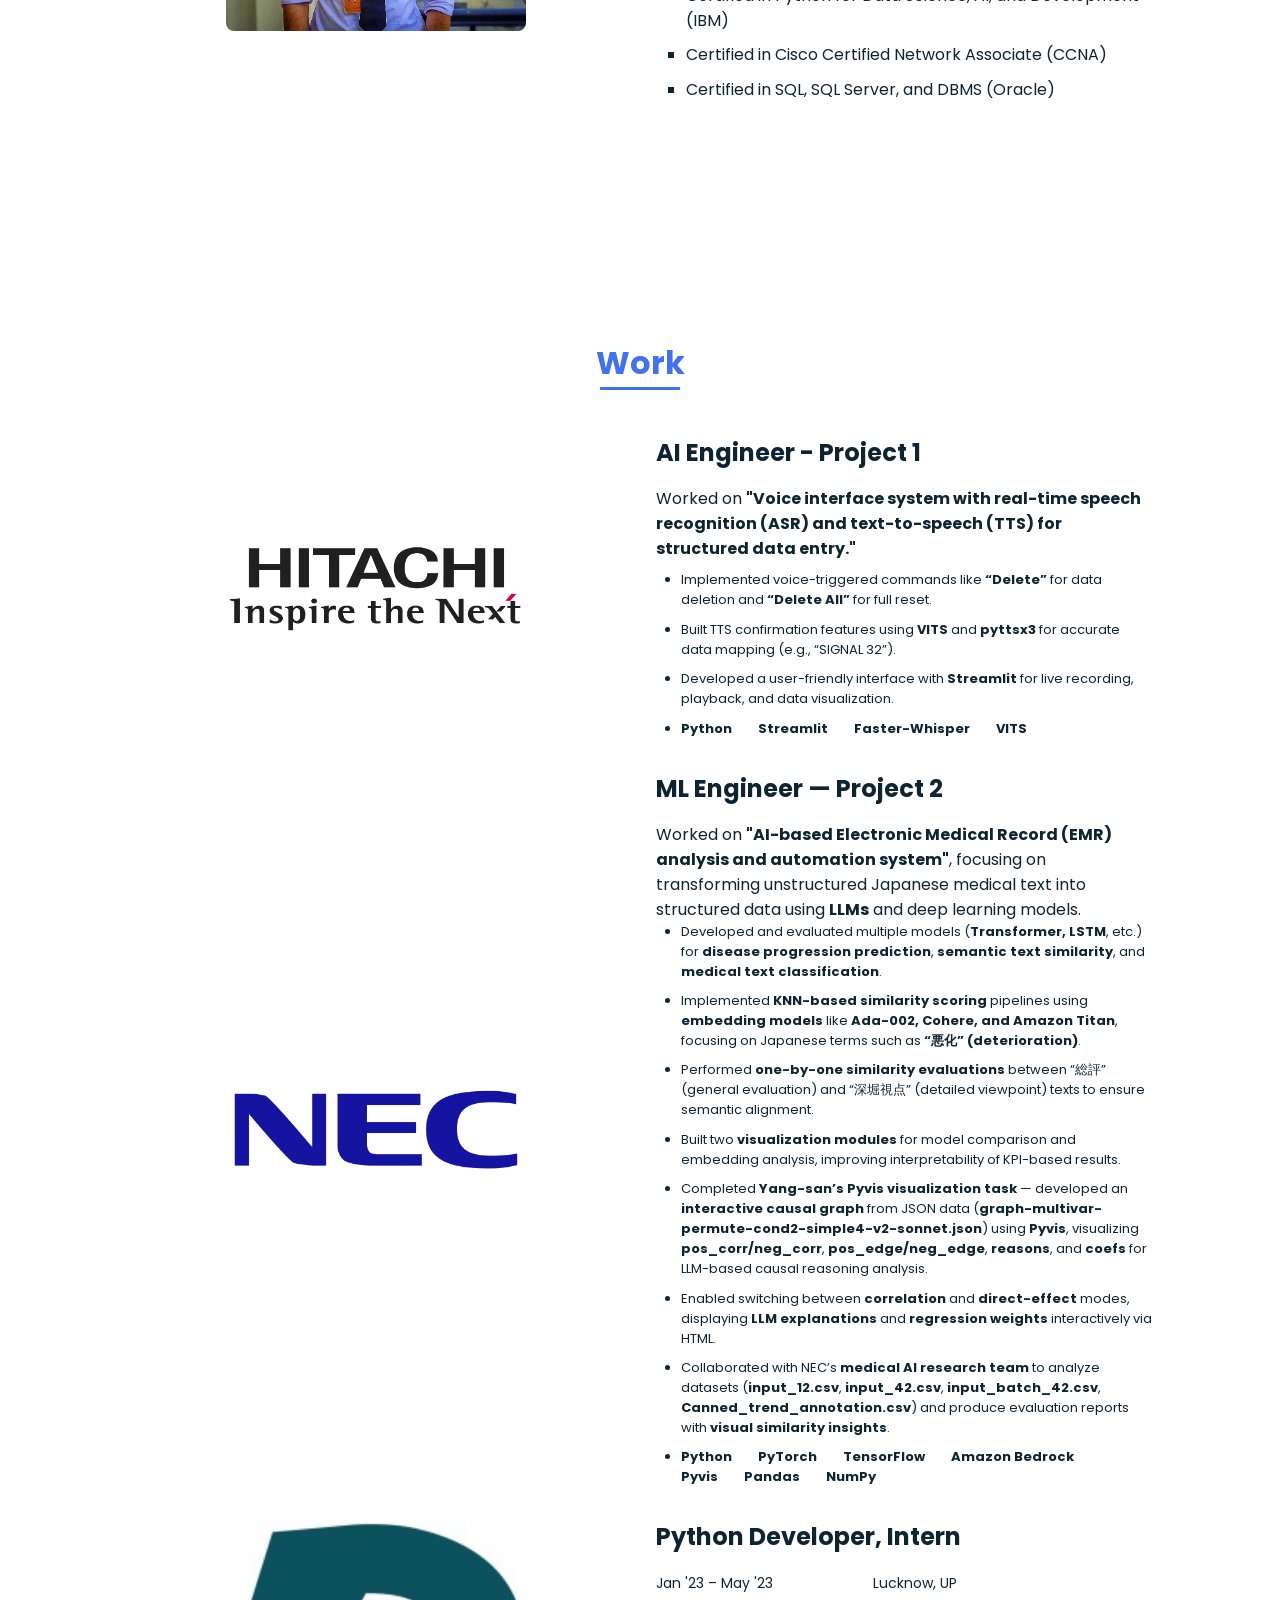
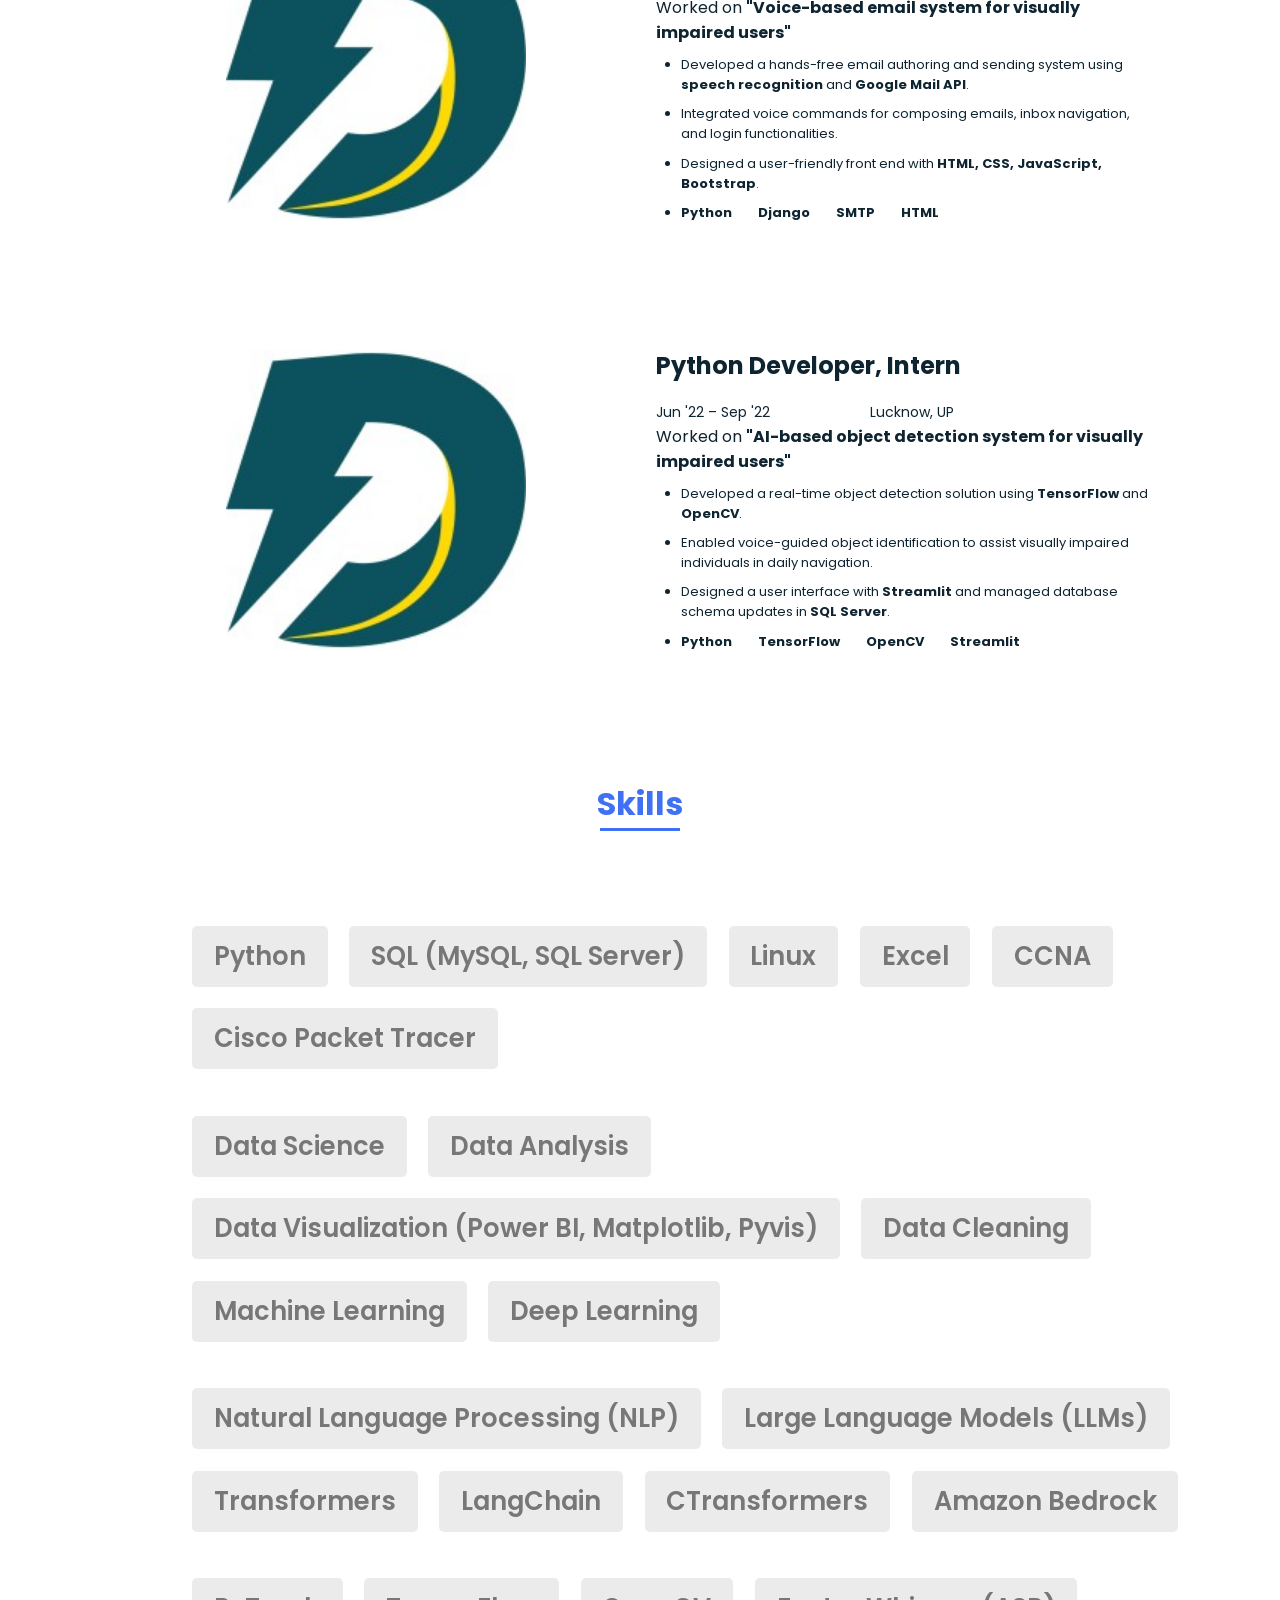
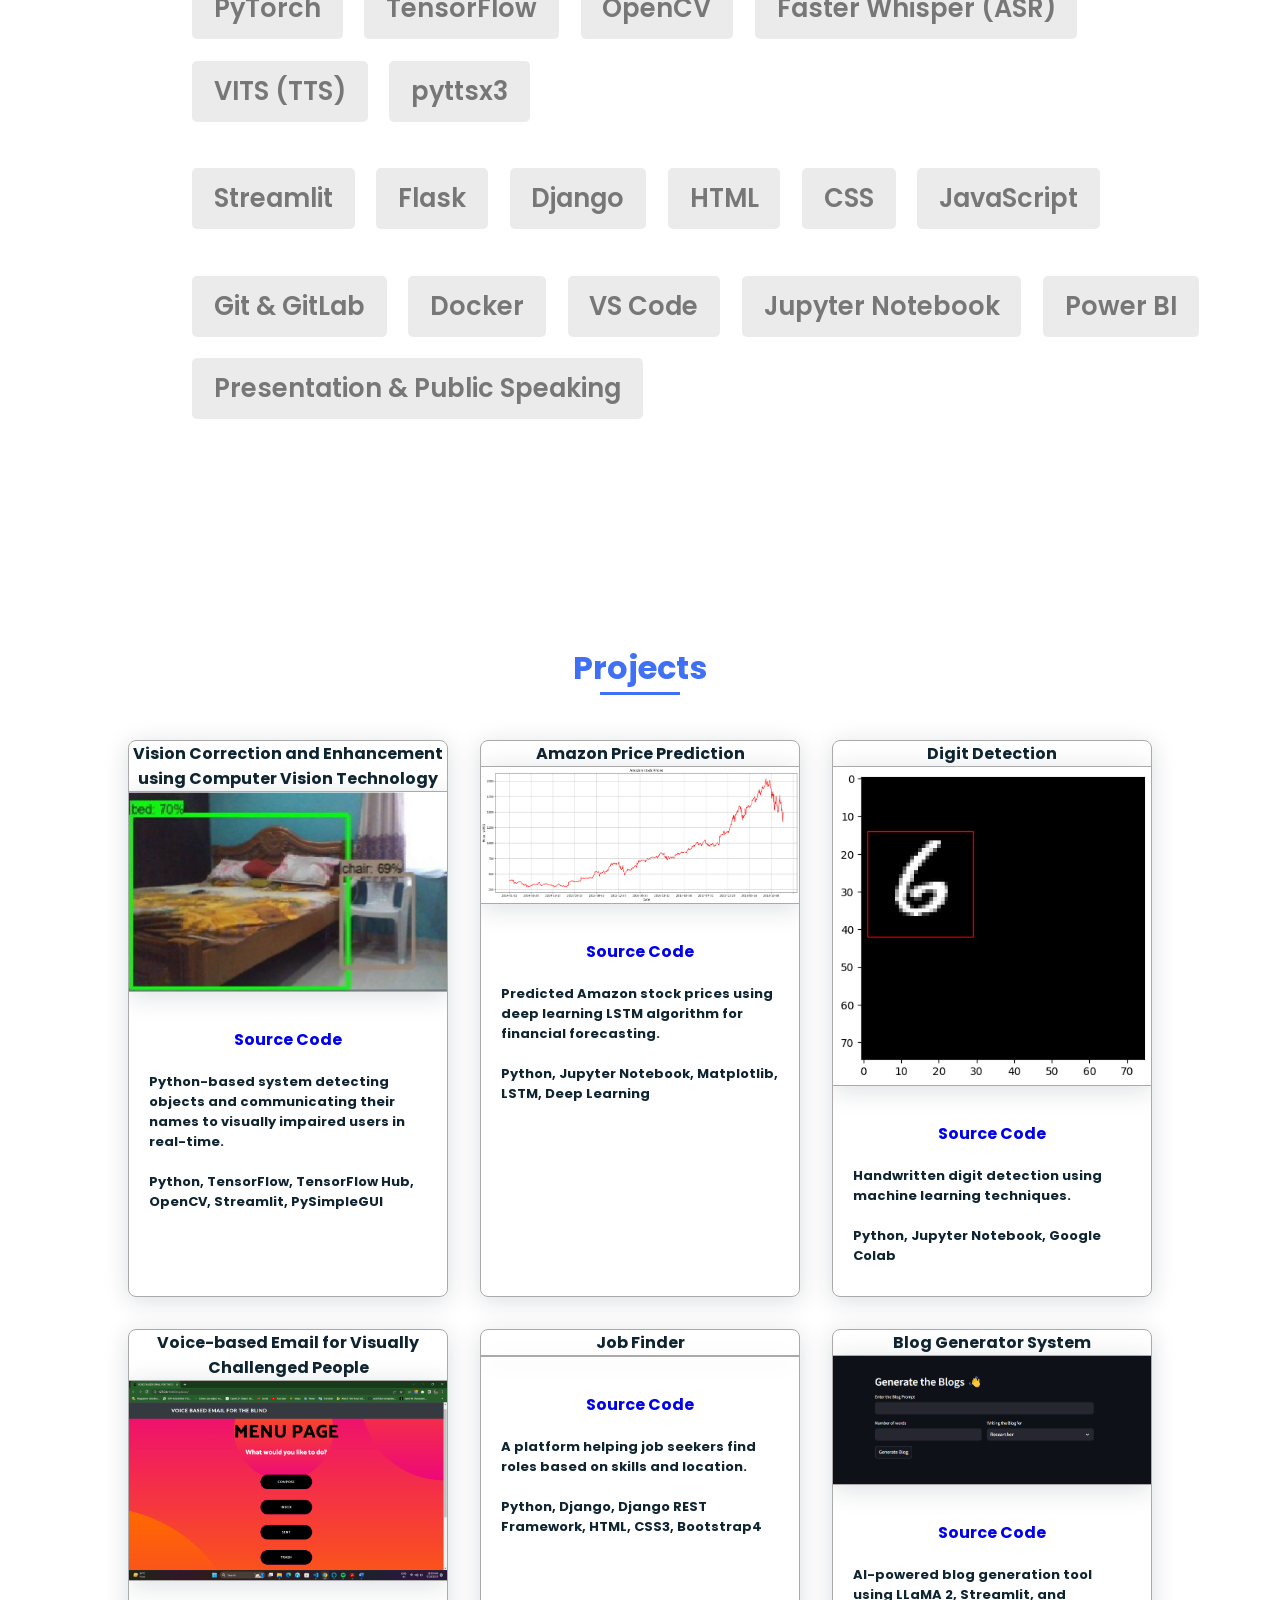
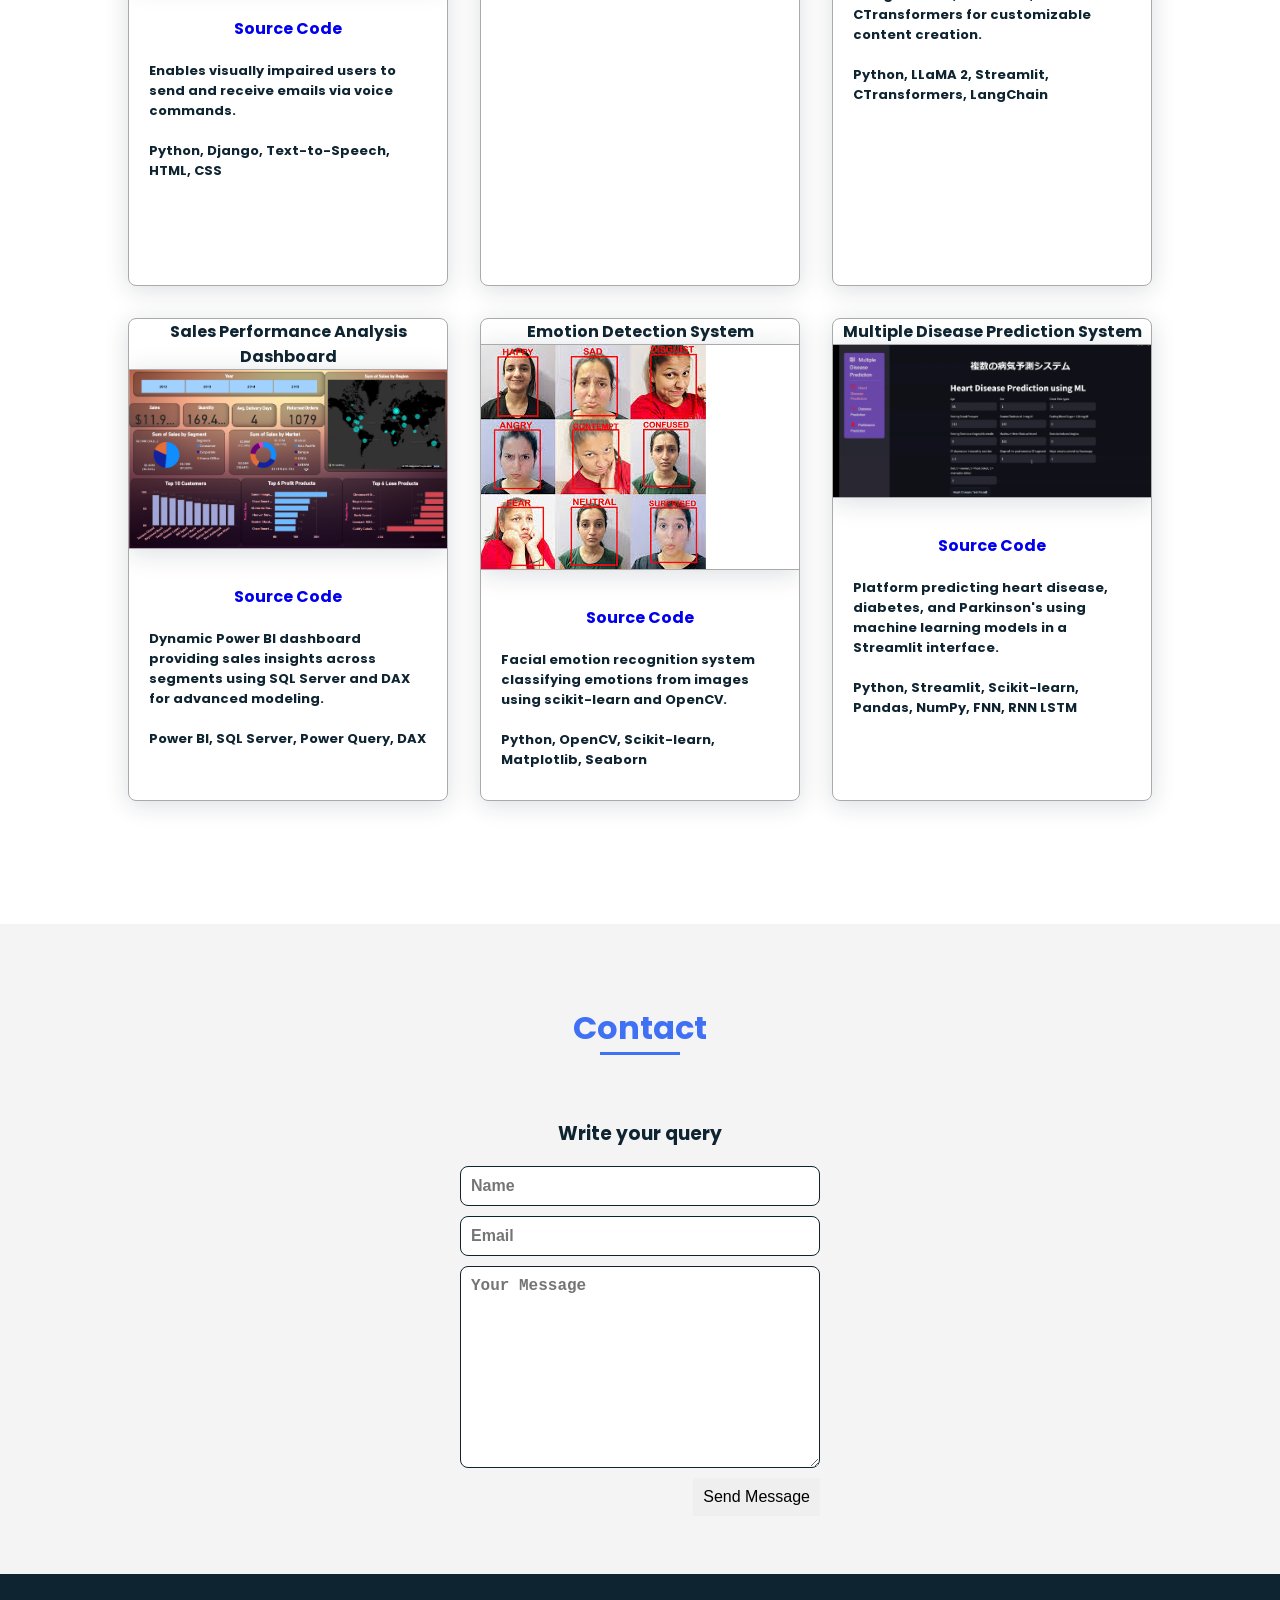
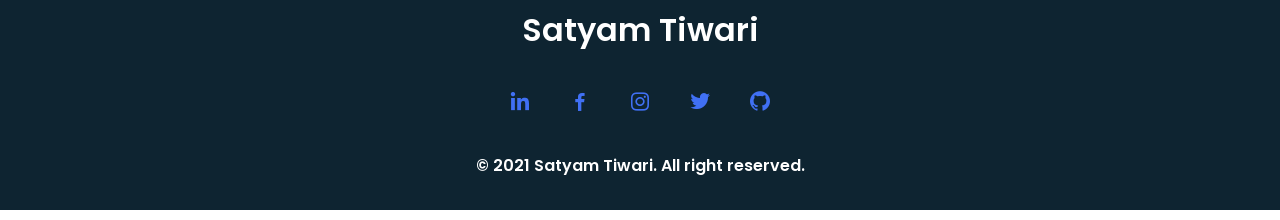
==== commit 923d3905: "updated_role" ====
--- a/index.html
+++ b/index.html
@@ -129,7 +129,7 @@
                 </div>
 
                 <div>
-                    <h2 class="about__subtitle">LLM Engineer — Project 2</h2>
+                    <h2 class="about__subtitle">ML Engineer — Project 2</h2>
                     <p class="about__text">
                         Worked on <b>"AI-based Electronic Medical Record (EMR) analysis and automation system"</b>, focusing on transforming unstructured Japanese medical text into structured data using <b>LLMs</b> and deep learning models.
                     </p>
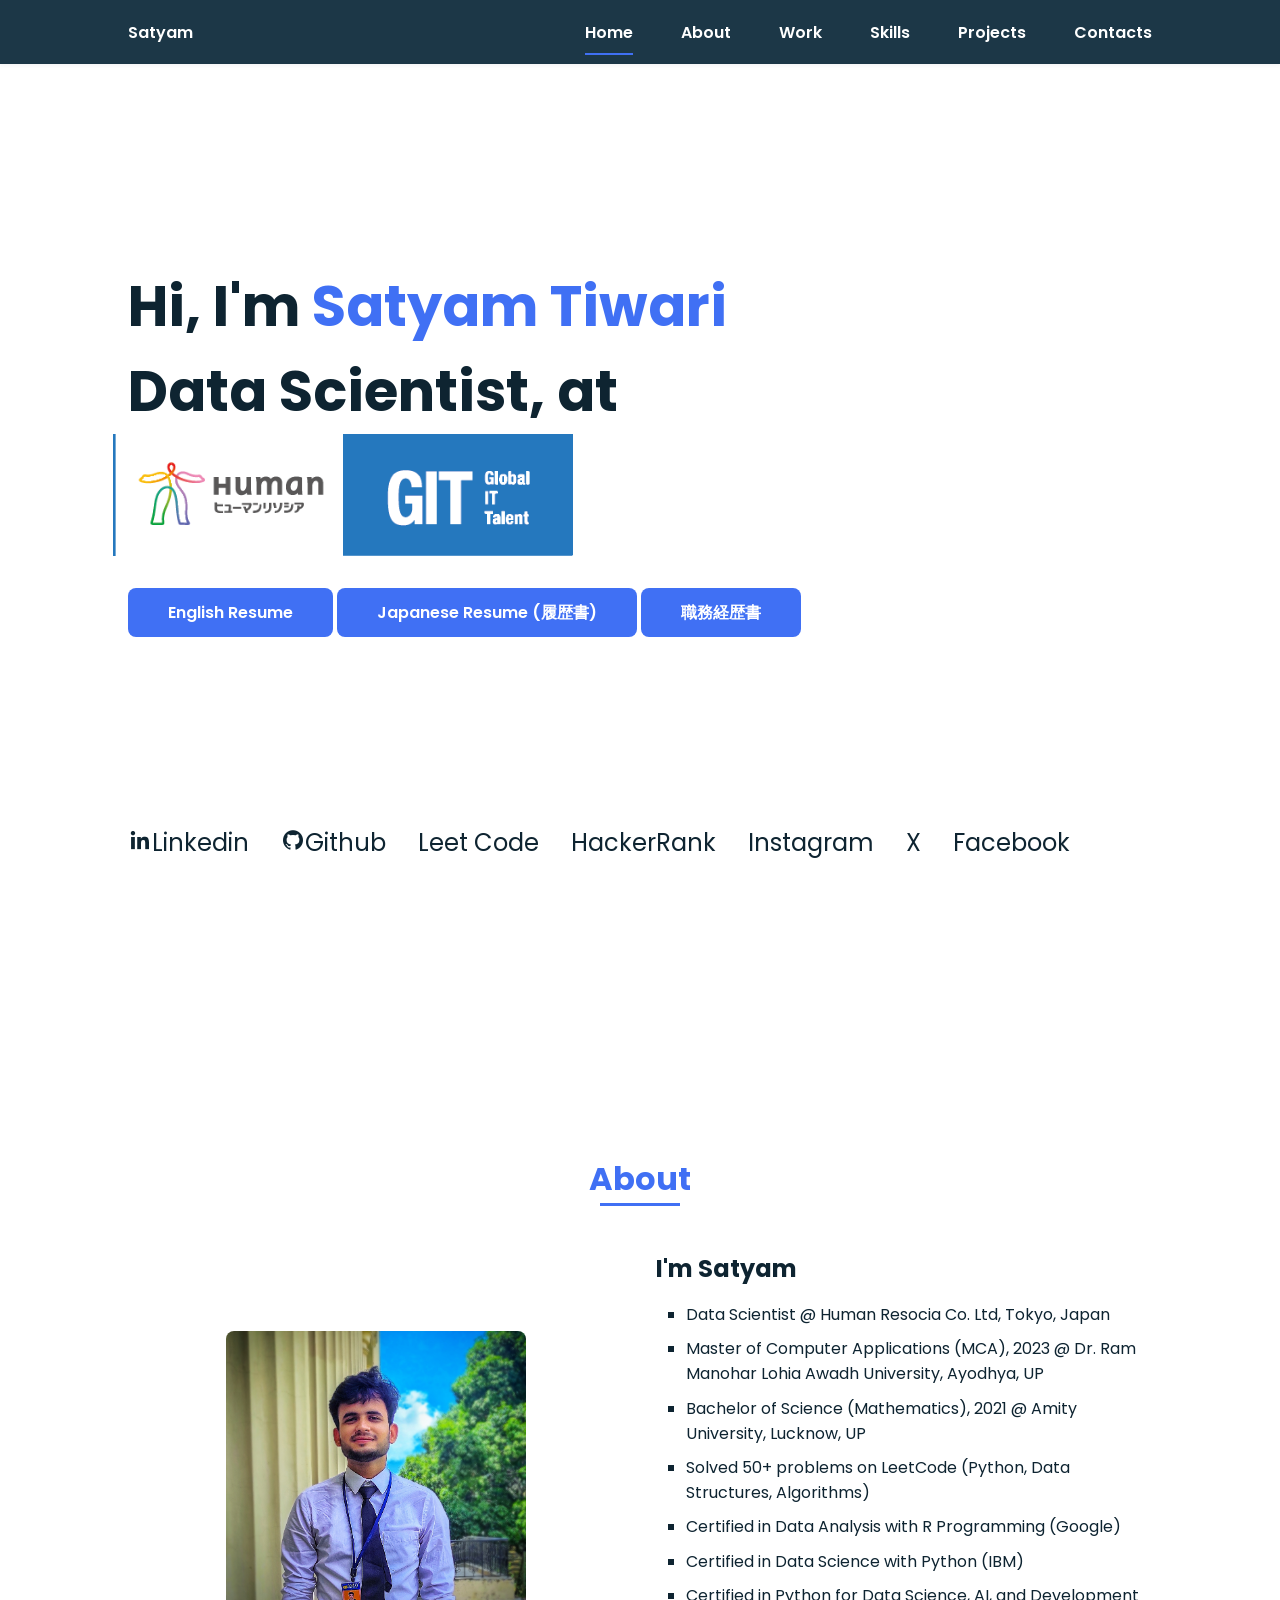
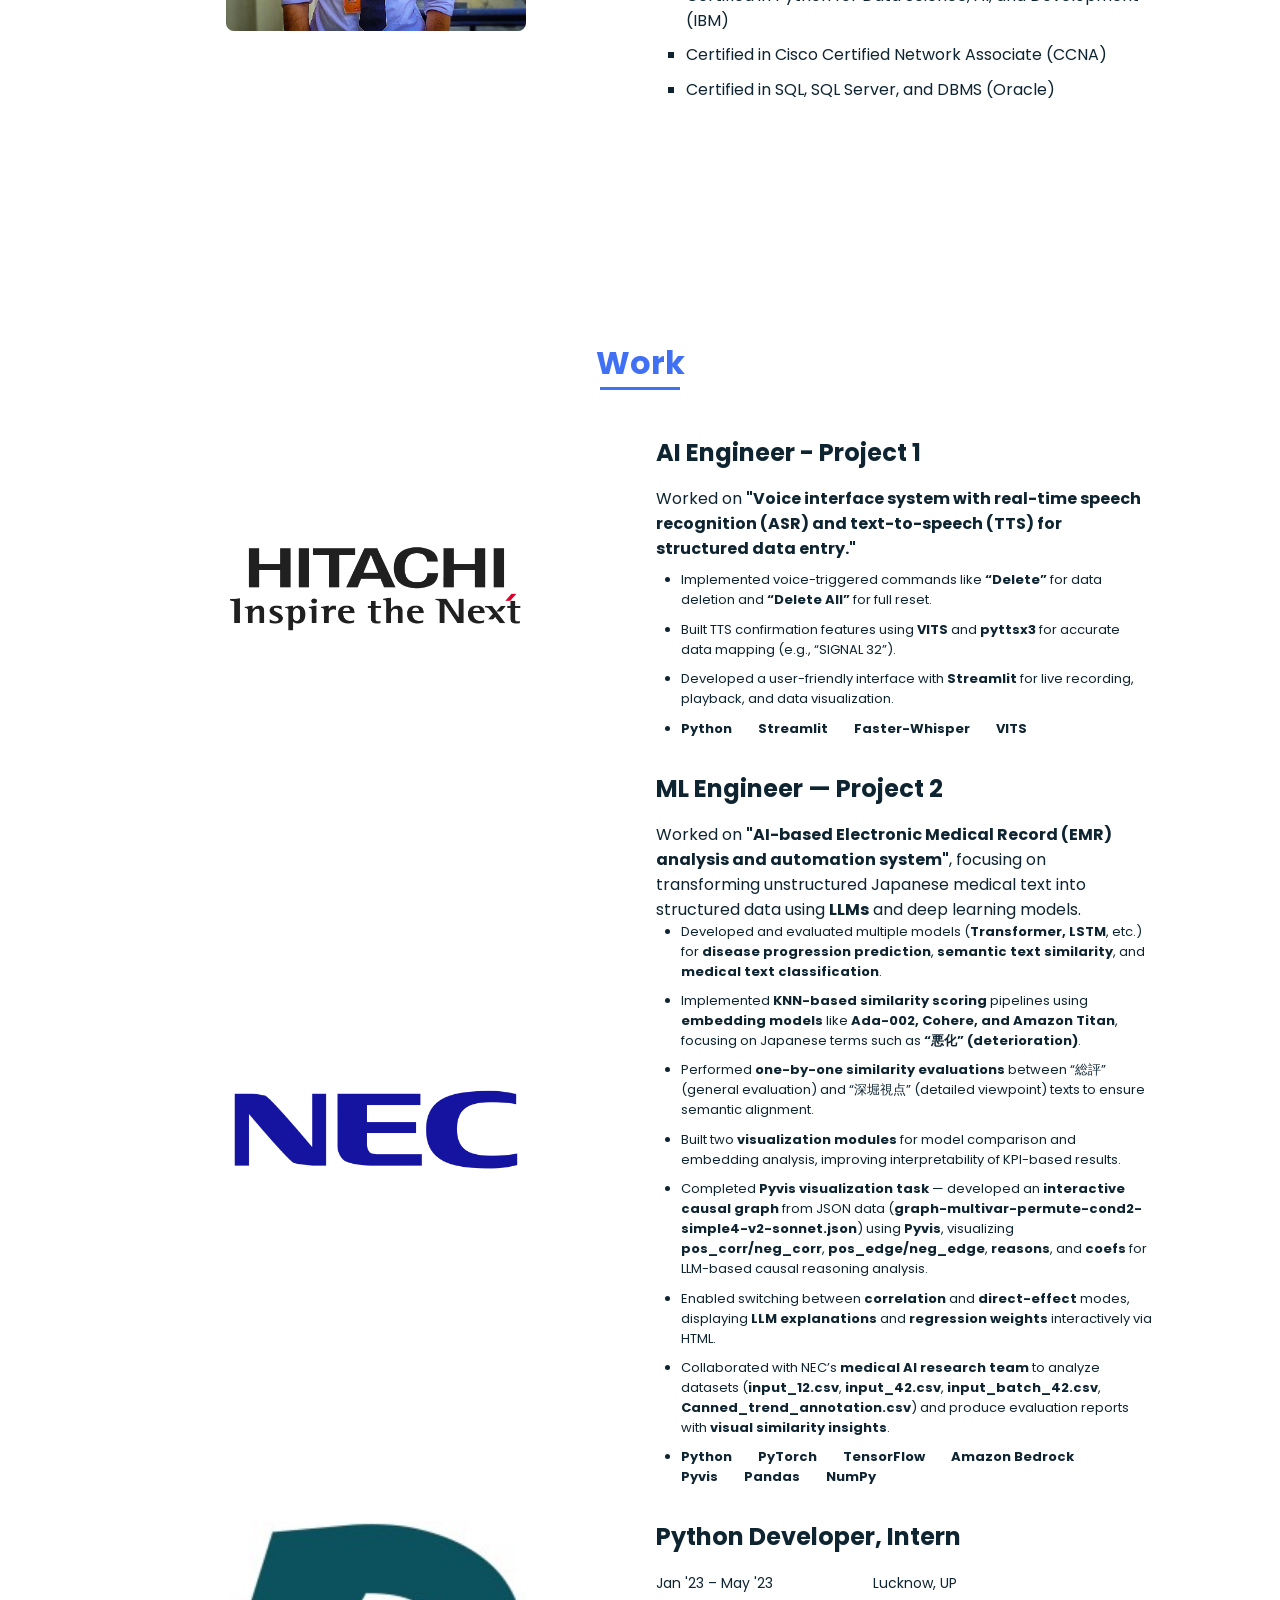
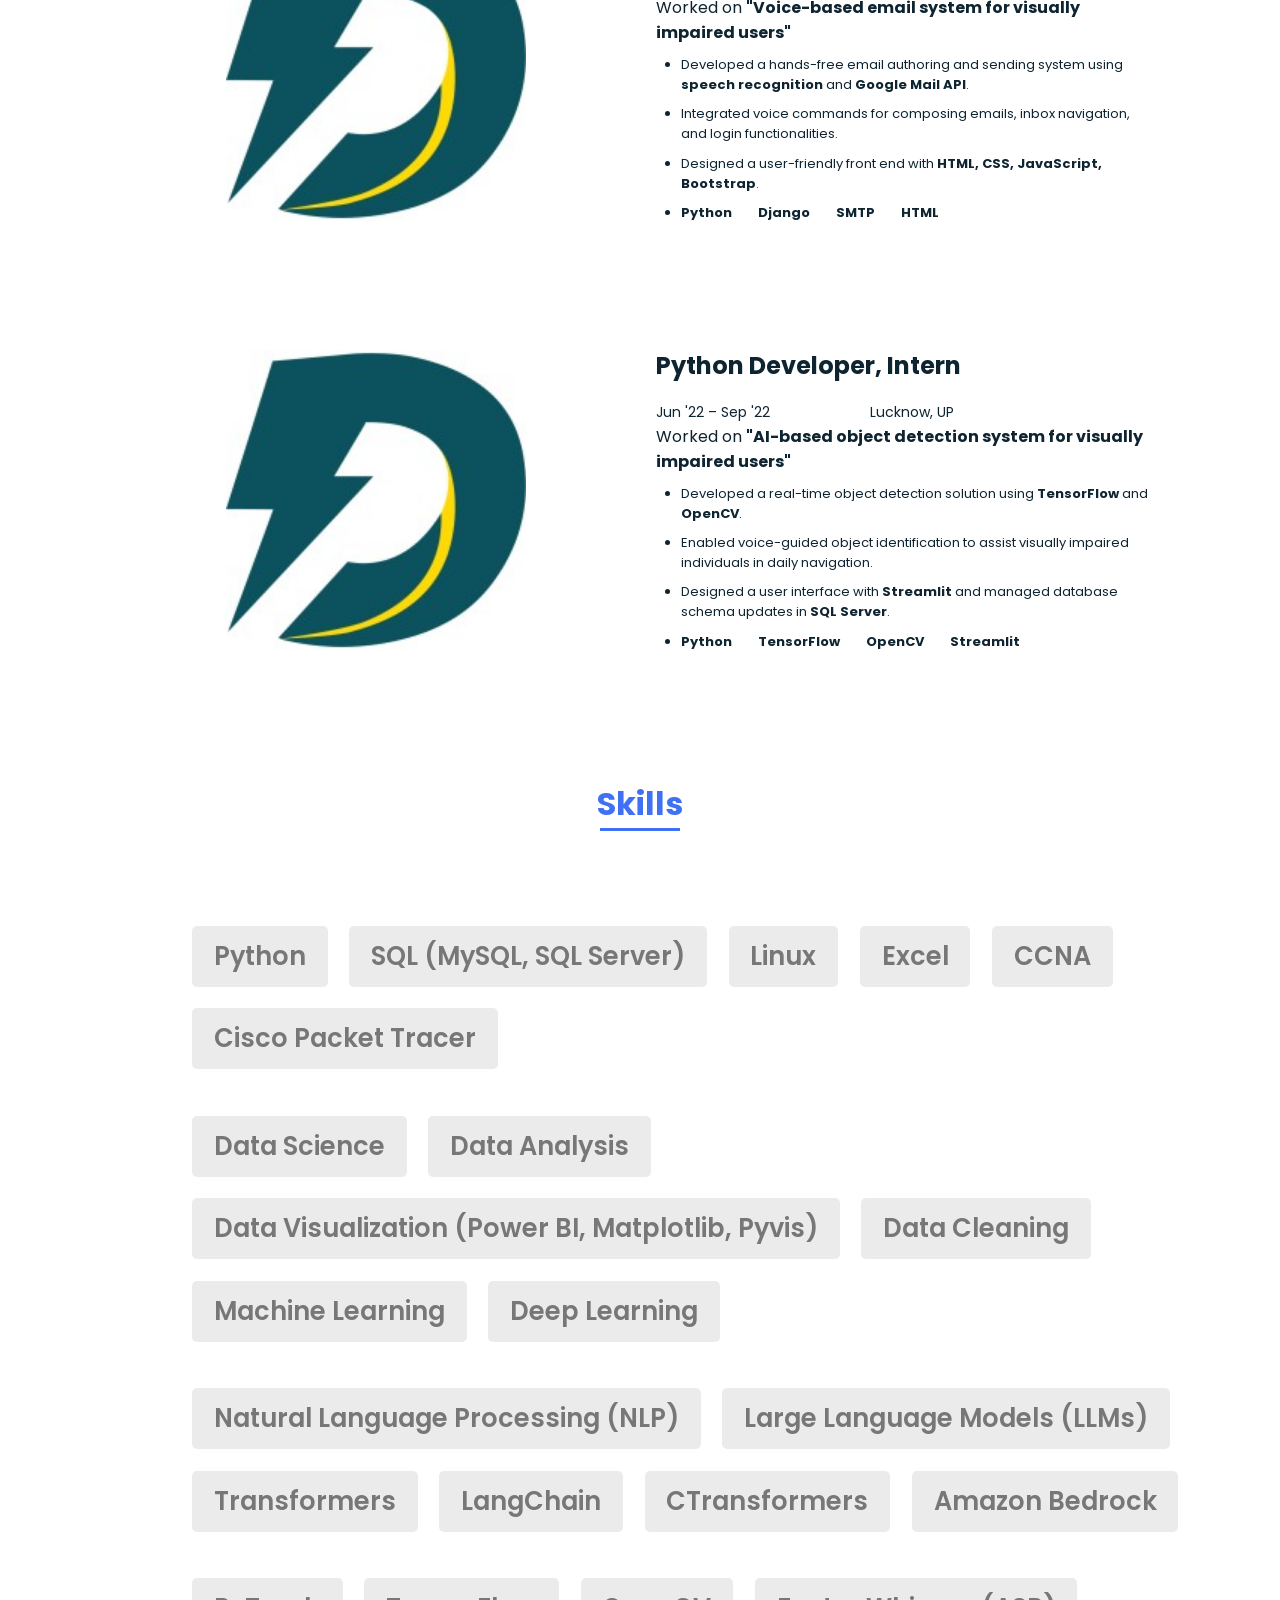
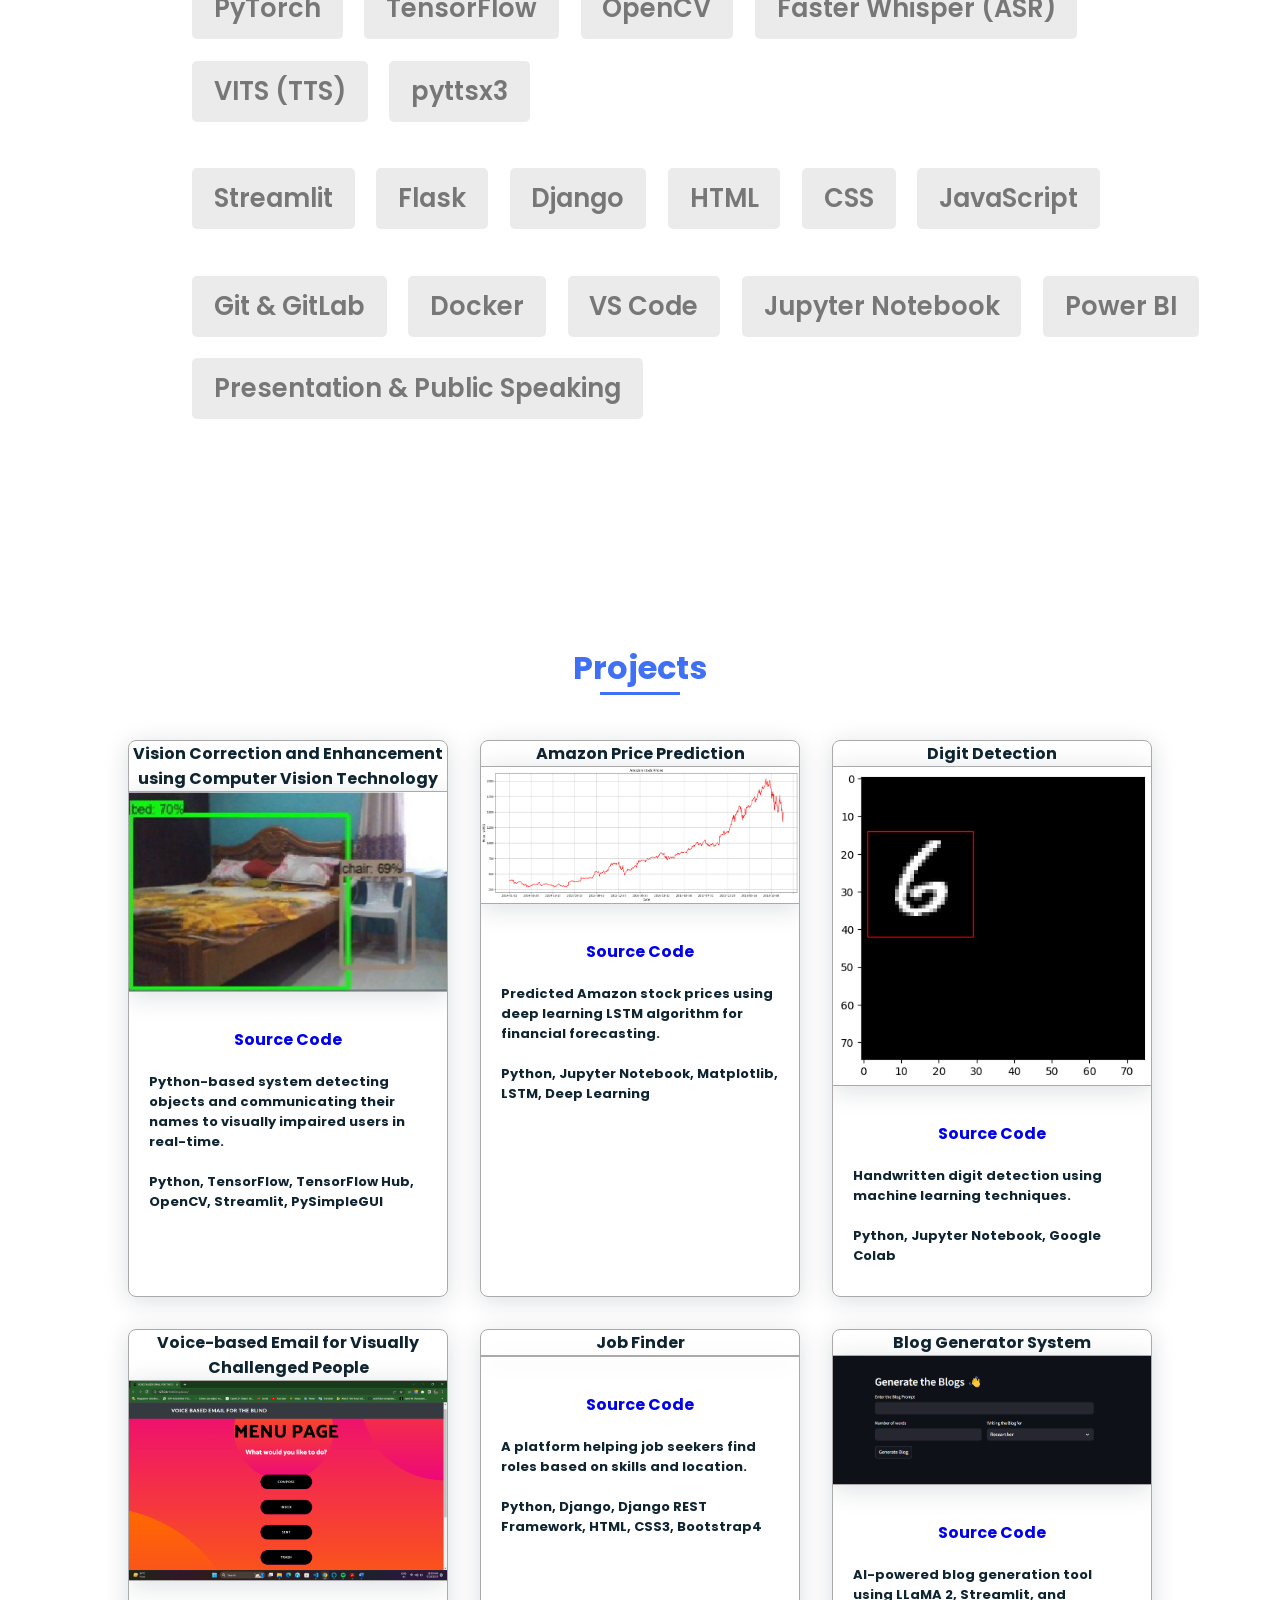
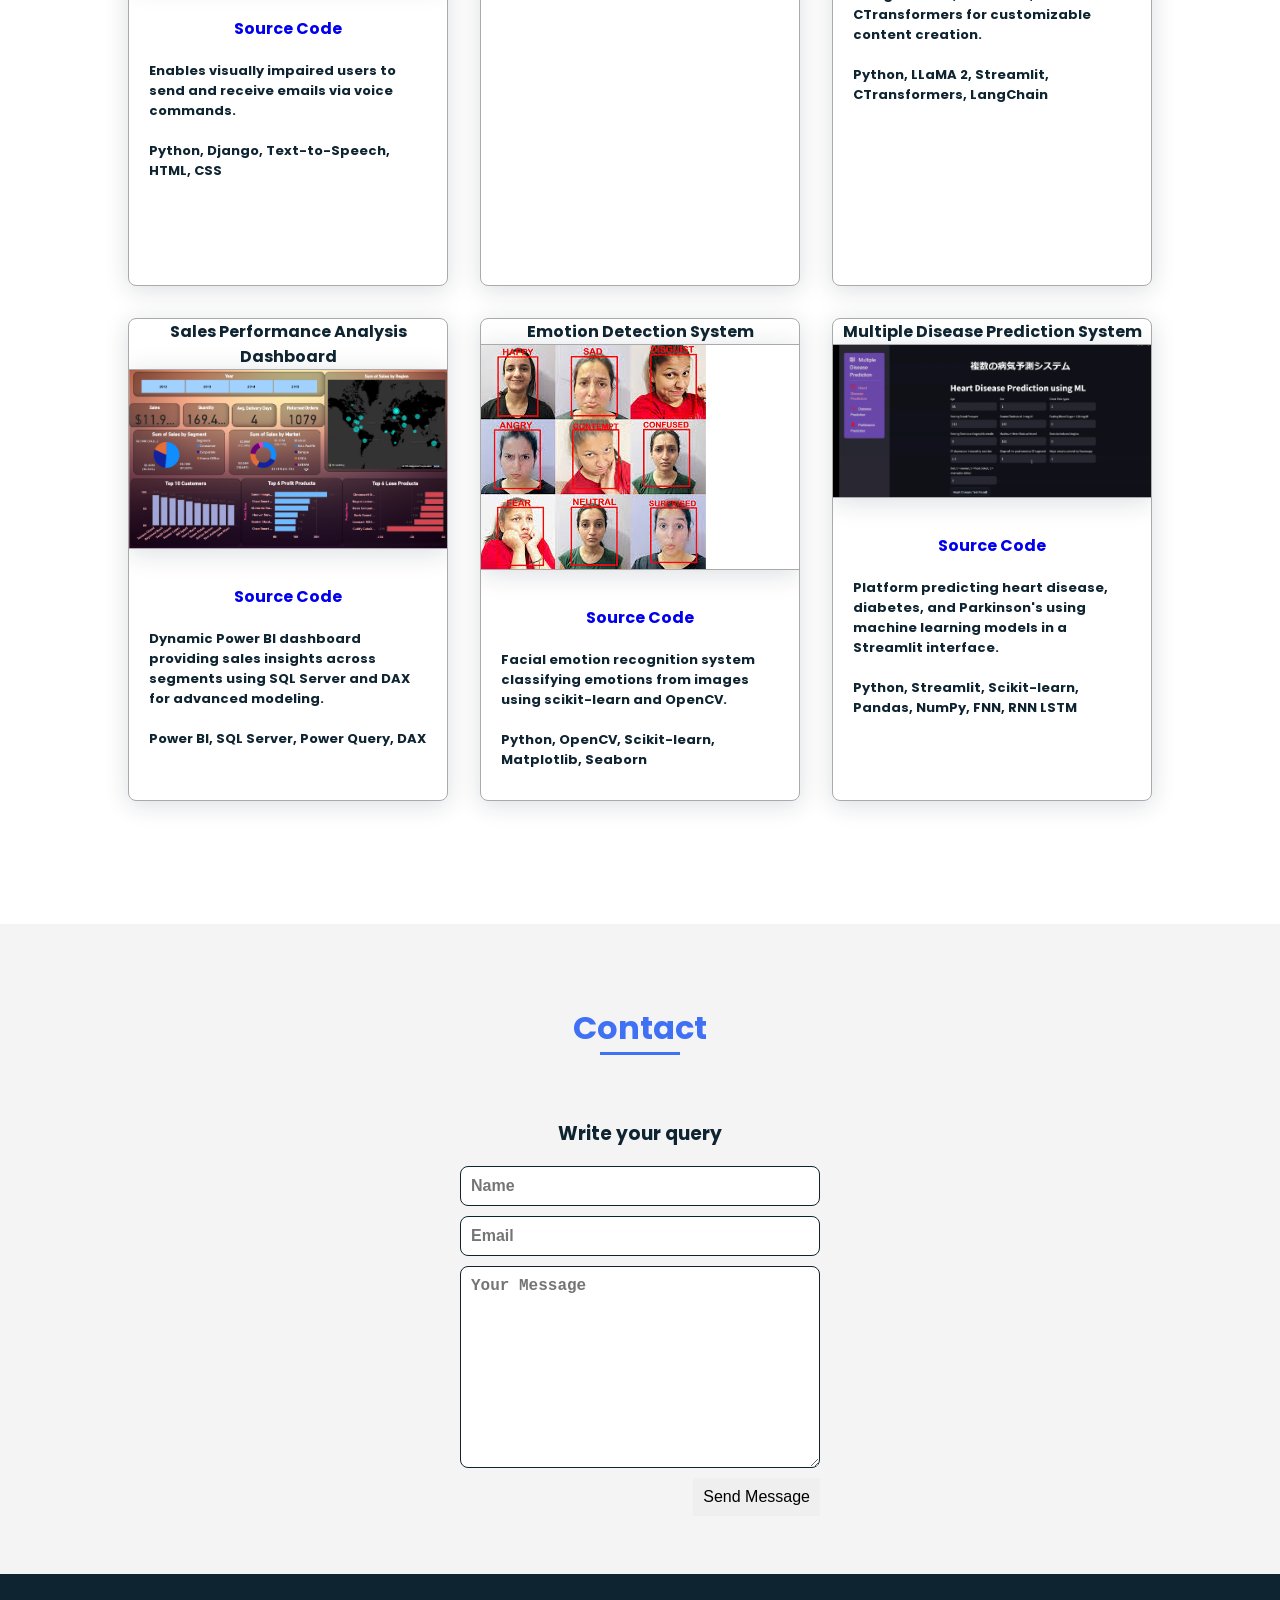
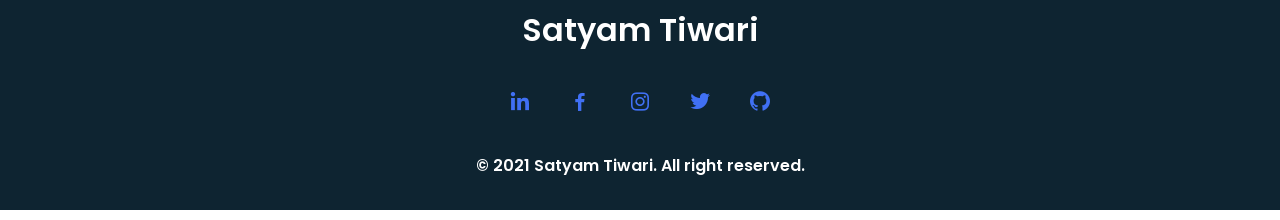
==== commit 03000c33: "updated" ====
--- a/index.html
+++ b/index.html
@@ -147,7 +147,7 @@
                         Built two <b>visualization modules</b> for model comparison and embedding analysis, improving interpretability of KPI-based results.
                         </li>
                         <li style="font-size: 13px; margin-bottom: 2%;">
-                        Completed <b>Yang-san’s Pyvis visualization task</b> — developed an <b>interactive causal graph</b> from JSON data (<b>graph-multivar-permute-cond2-simple4-v2-sonnet.json</b>) using
+                        Completed <b>Pyvis visualization task</b> — developed an <b>interactive causal graph</b> from JSON data (<b>graph-multivar-permute-cond2-simple4-v2-sonnet.json</b>) using
                         <b>Pyvis</b>, visualizing <b>pos_corr/neg_corr</b>, <b>pos_edge/neg_edge</b>, <b>reasons</b>, and <b>coefs</b> for LLM-based causal reasoning analysis.
                         </li>
                         <li style="font-size: 13px; margin-bottom: 2%;">
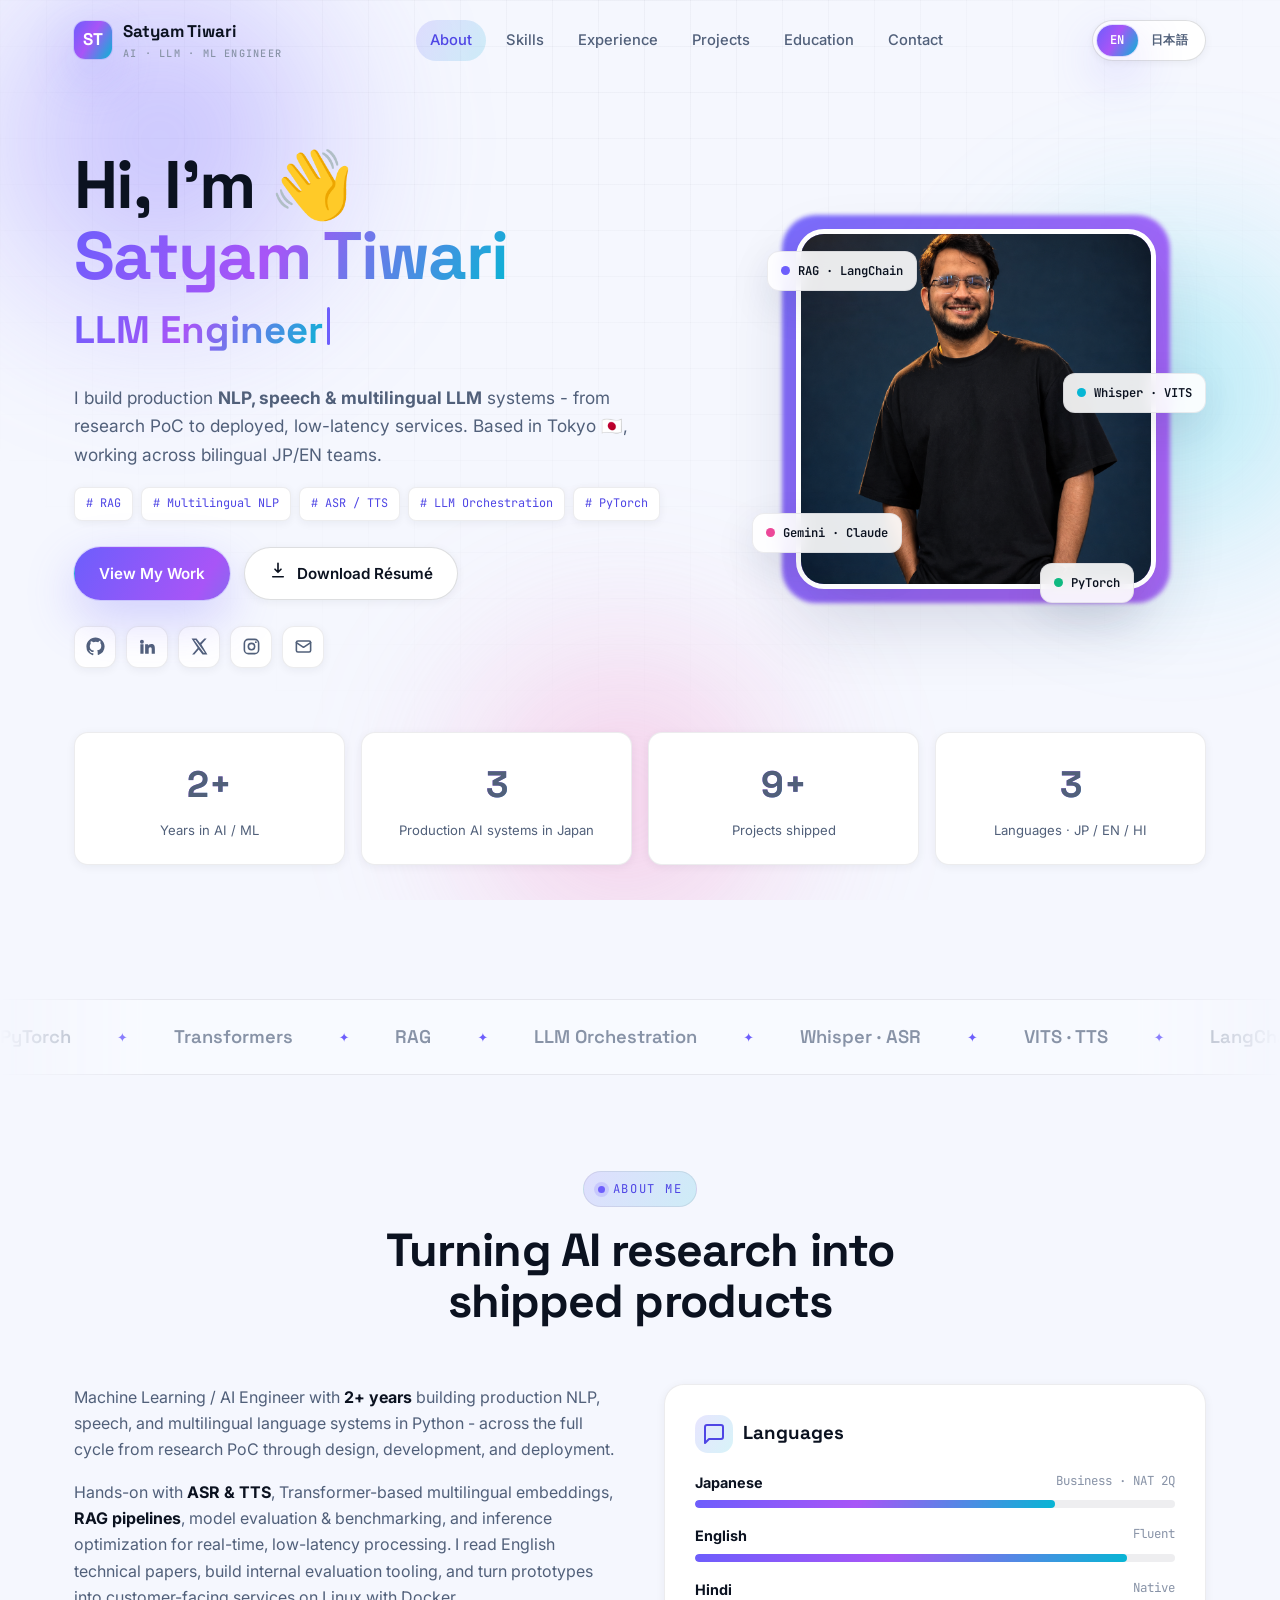
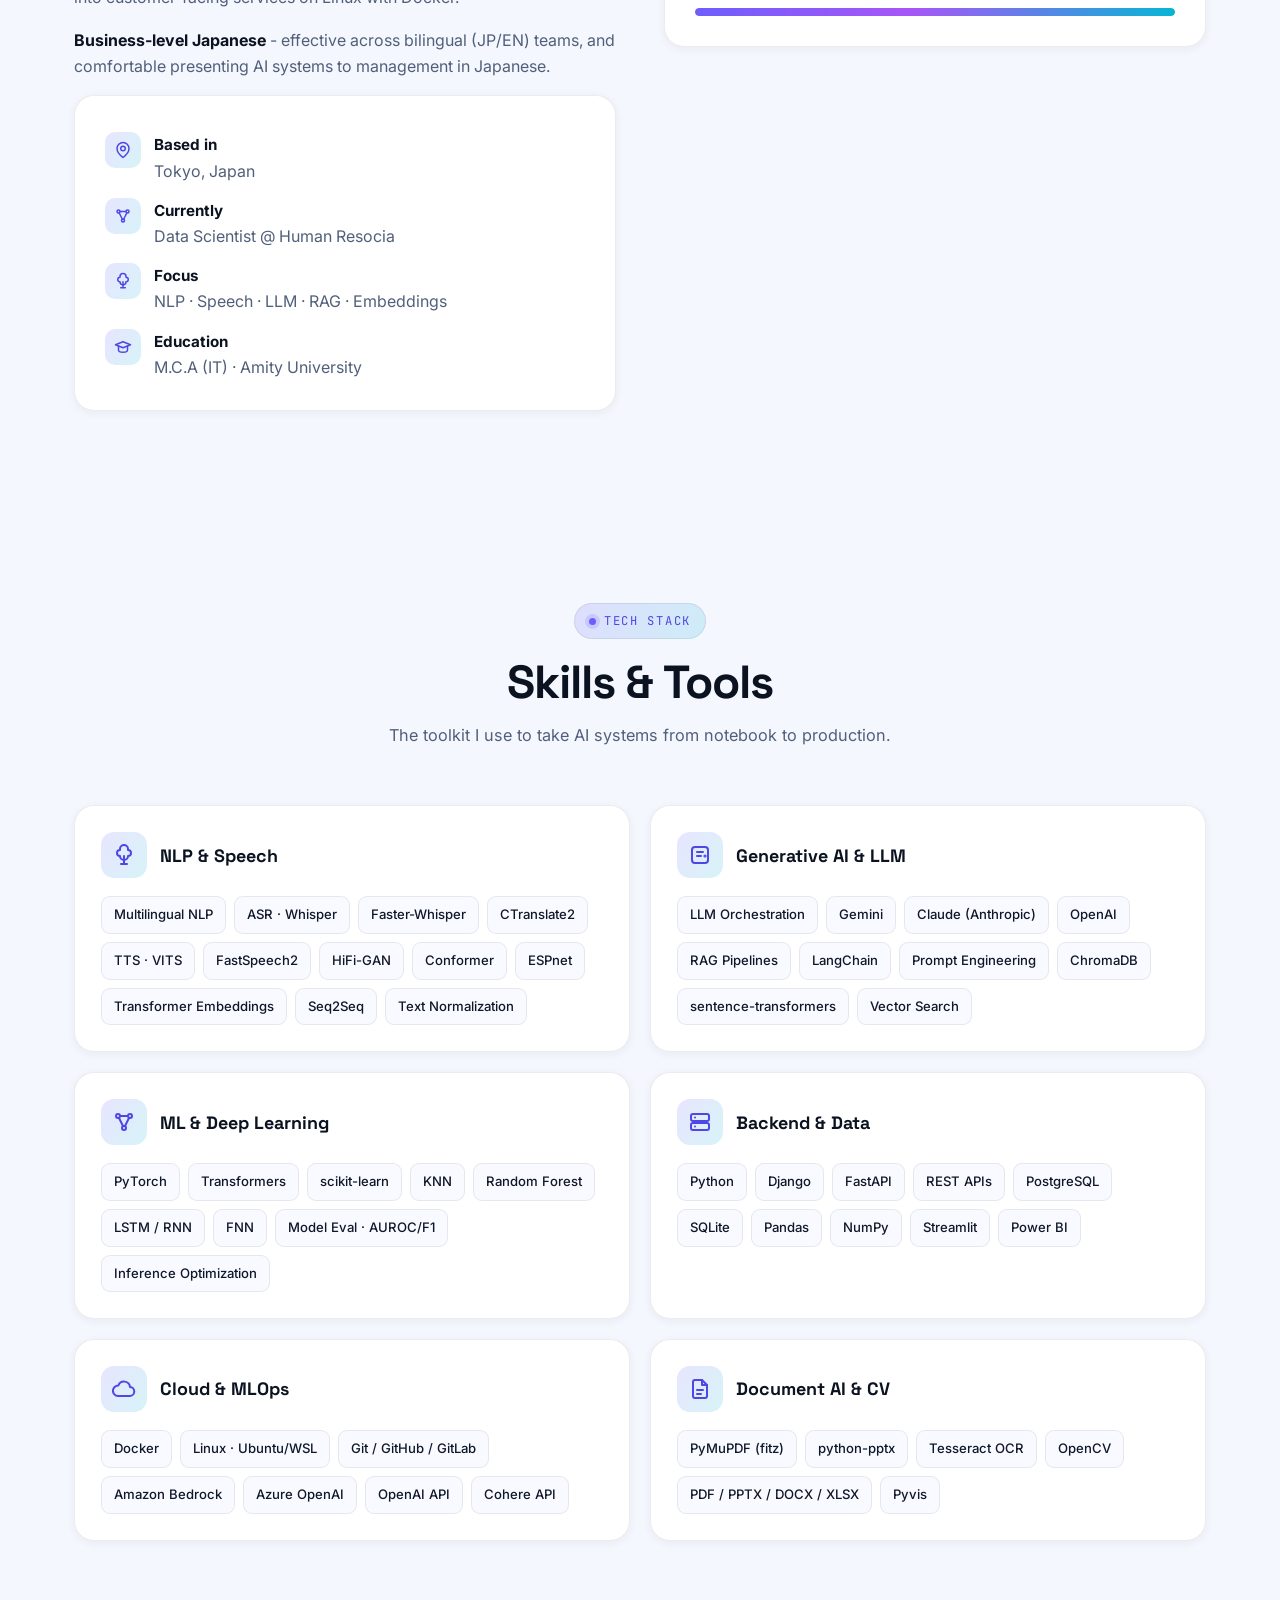
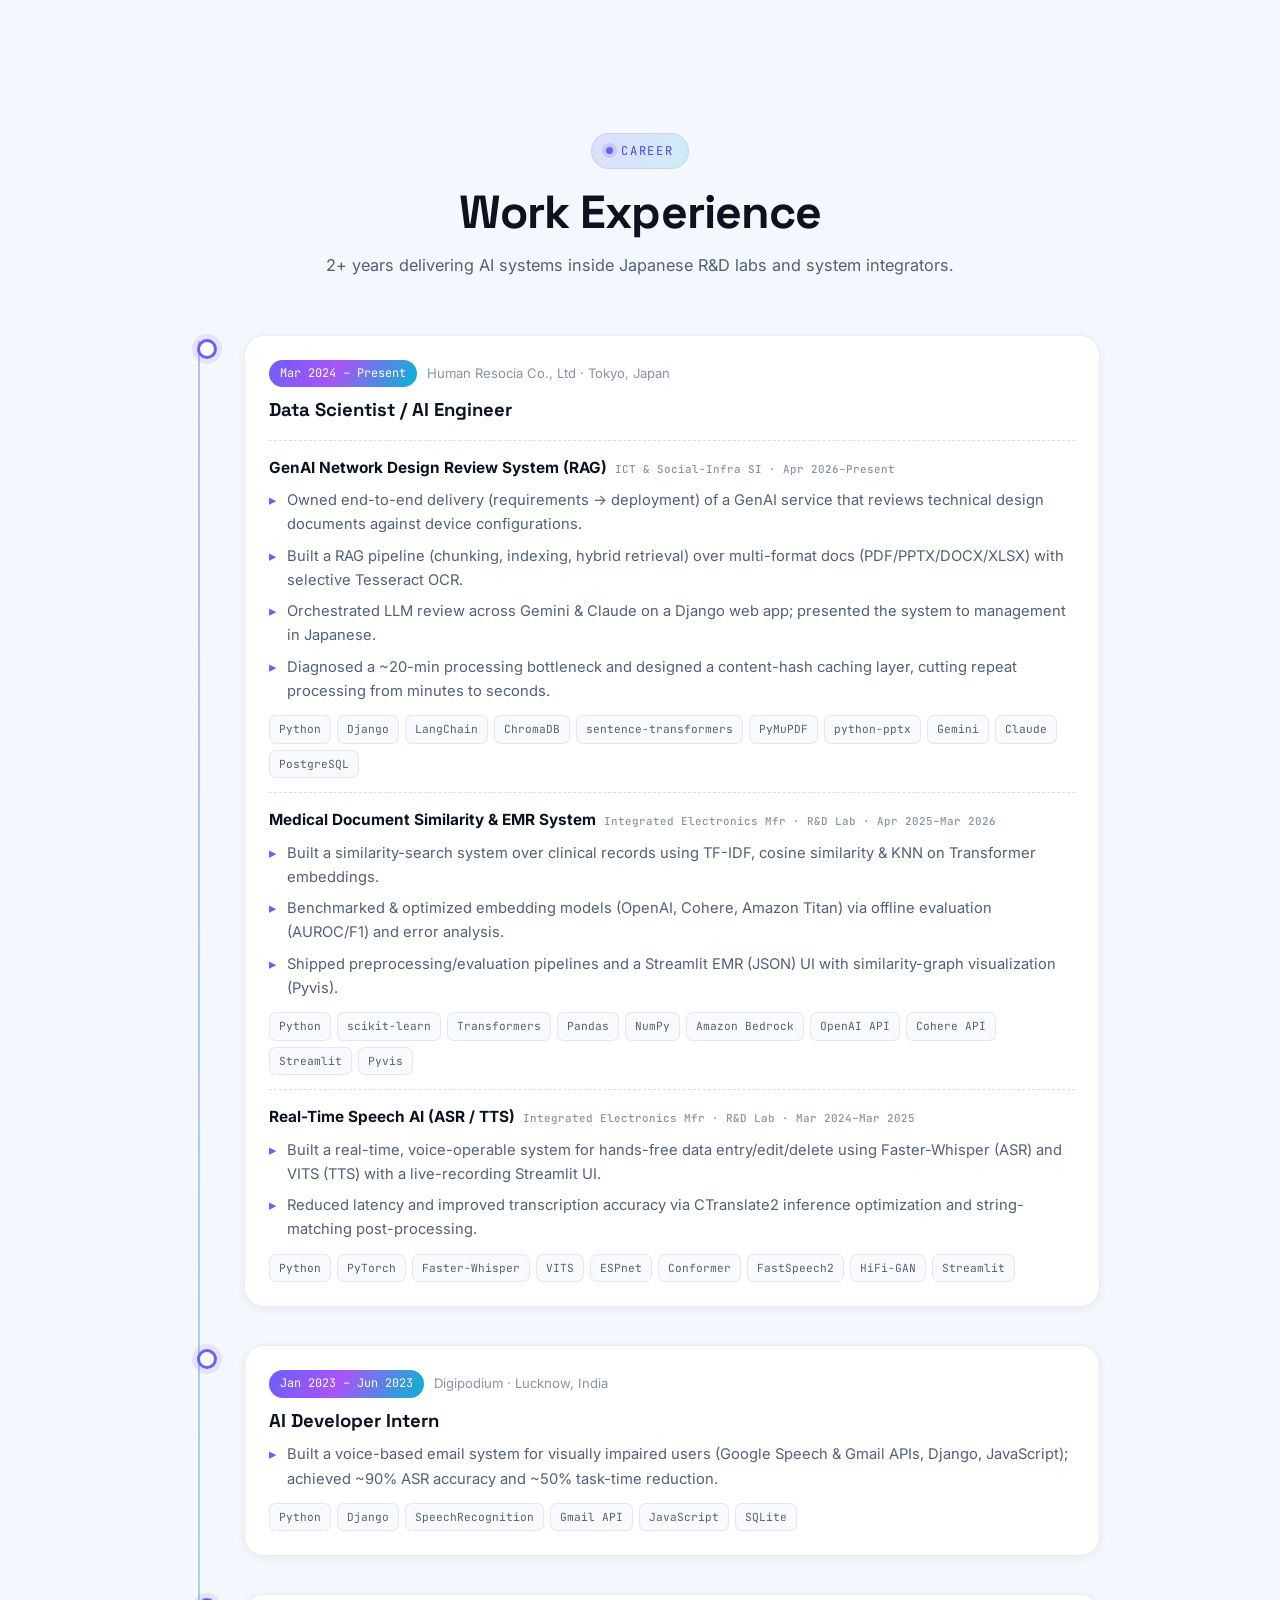
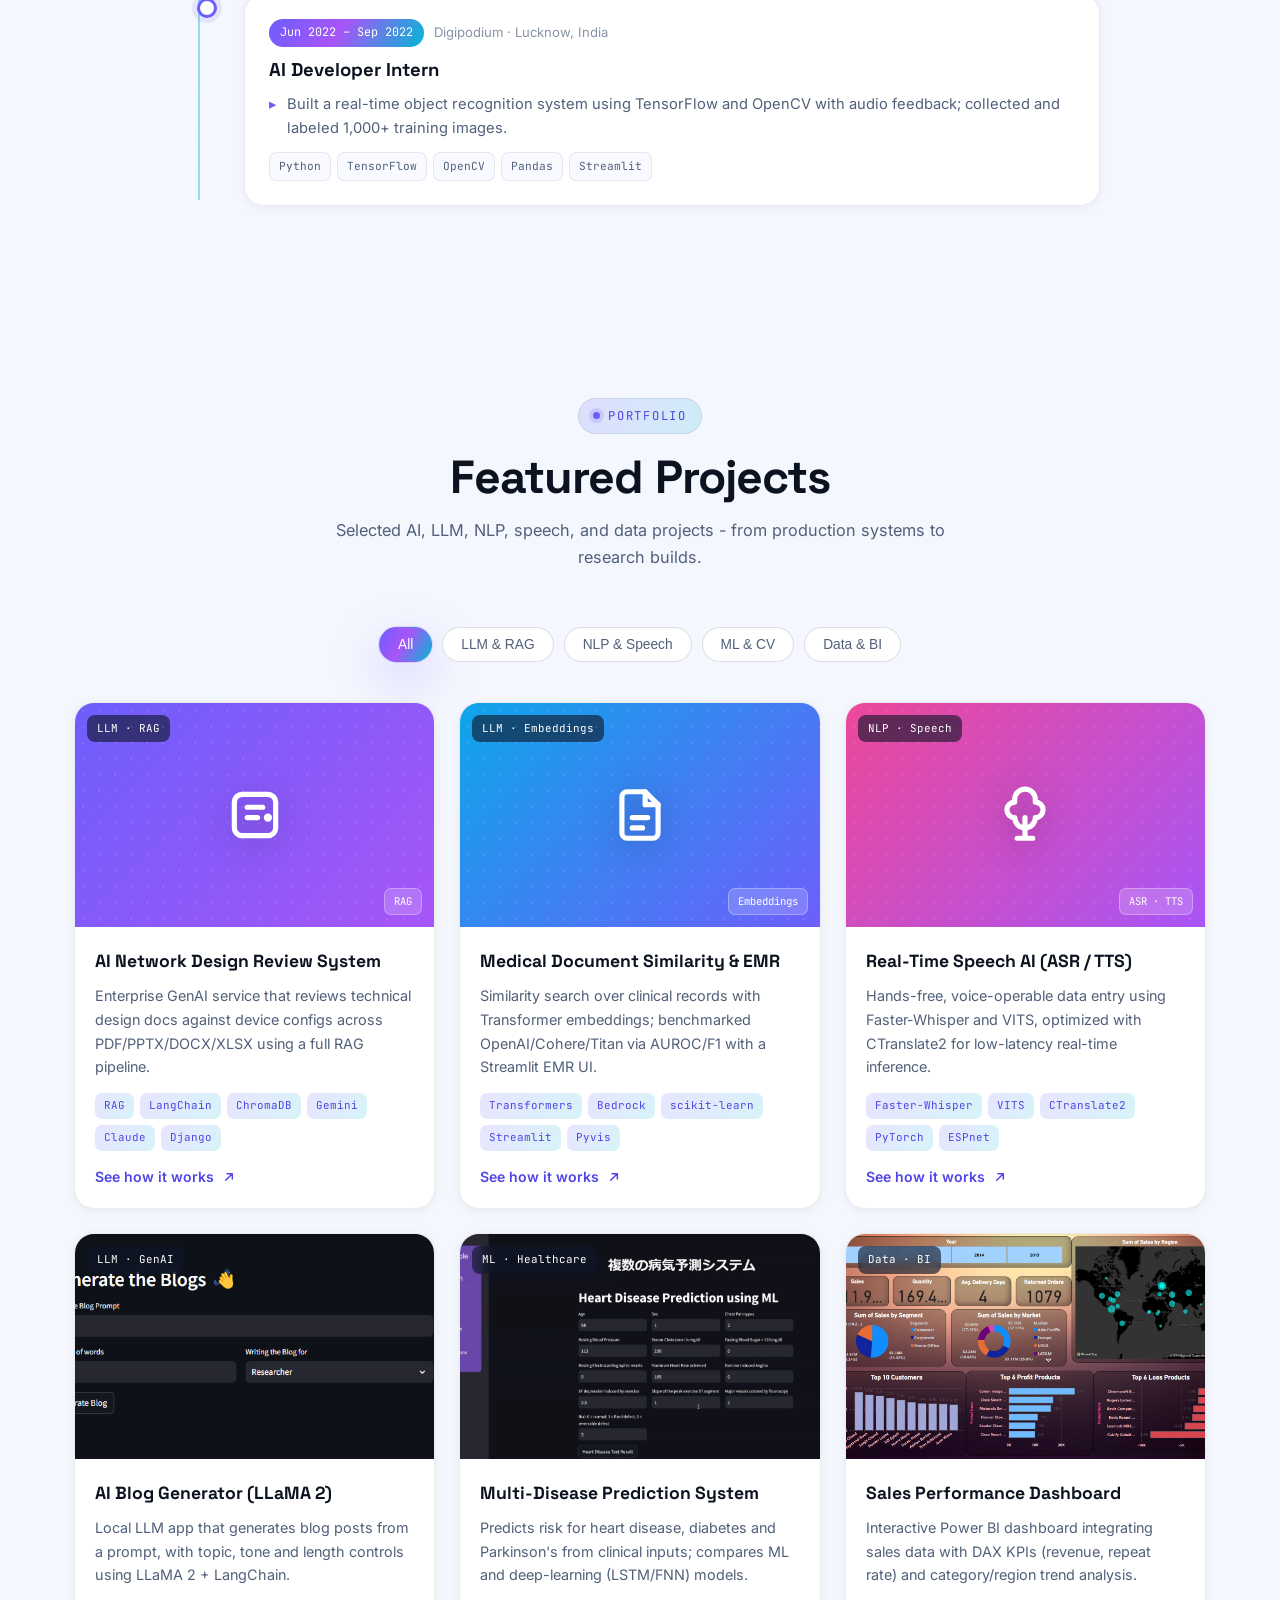
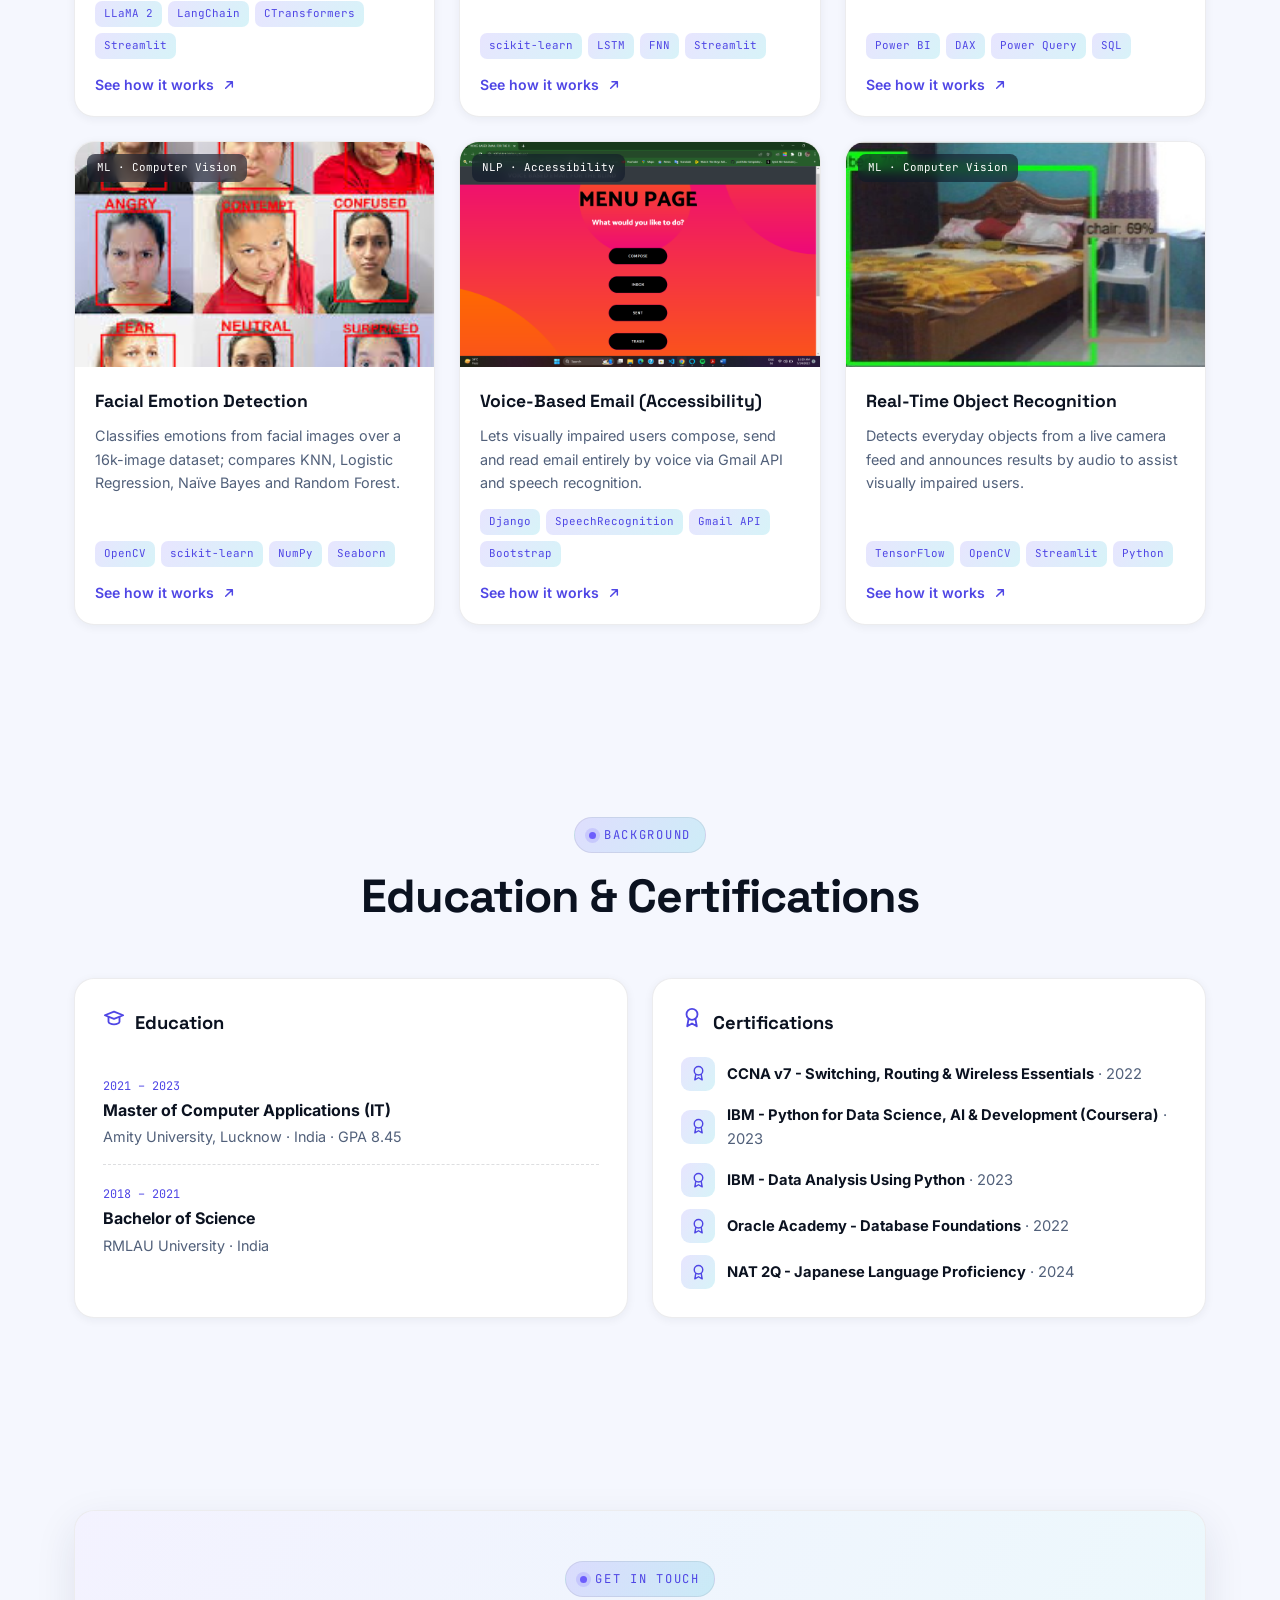
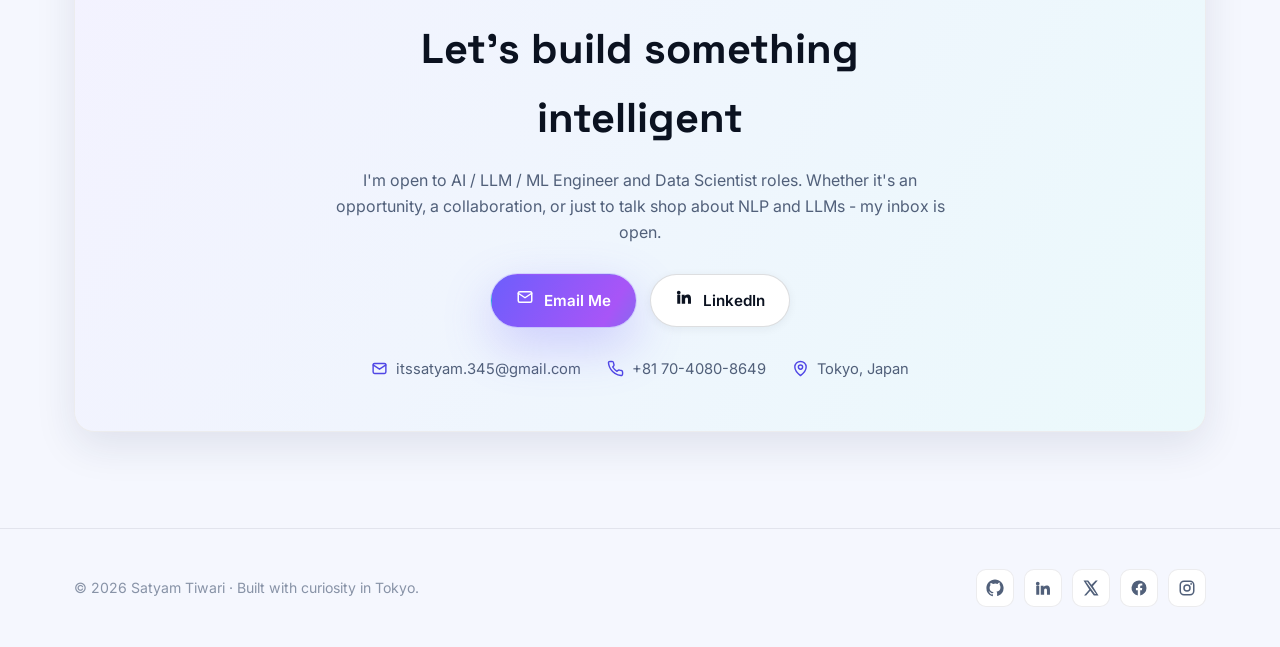
==== commit 83b7004d: "Rebuild portfolio as bilingual AI/LLM/ML engineer site - New light-theme, responsive single-page por" ====
--- a/index.html
+++ b/index.html
@@ -1,544 +1,240 @@
 <!DOCTYPE html>
 <html lang="en">
-    <head>
-        <meta charset="UTF-8">
-        <meta name="viewport" content="width=device-width, initial-scale=1.0">
-
-        <link rel="stylesheet" href="assets/css/styles.css">
-
-        <link href='https://cdn.jsdelivr.net/npm/boxicons@2.0.5/css/boxicons.min.css' rel='stylesheet'>
-
-        <link rel="shortcut icon" href="assets/img/S.png">
-
-        <title>Satyam Tiwari</title>
-    </head>
-    <body>
-        <!--===== HEADER =====-->
-        <header class="l-header" style="background-color: #1c3747;">
-            <nav class="nav bd-grid">
-                <div>
-                    <a href="" class="nav__logo" style="color: white;">Satyam</a>
-                </div>
-
-                <div class="nav__menu" id="nav-menu" >
-                    <ul class="nav__list">
-                        <li class="nav__item"><a href="#home" class="nav__link active" style="color: white;">Home</a></li>
-                        <li class="nav__item"><a href="#about" class="nav__link" style="color: white;">About</a></li>
-                        <li class="nav__item"><a href="#work" class="nav__link" style="color: white;">Work</a></li>
-                        <li class="nav__item"><a href="#skills" class="nav__link" style="color: white;">Skills</a></li>
-                        <li class="nav__item"><a href="#project" class="nav__link" style="color: white;">Projects</a></li>
-                        <li class="nav__item"><a href="#contact" class="nav__link" style="color: white;">Contacts</a></li>
-                    </ul>
-                </div>
-
-                <div class="nav__toggle" id="nav-toggle" style="color: white;">
-                    <i class='bx bx-menu'></i>
-                </div>
-            </nav>
-        </header>
-
-        <!--===== HOME =====-->
-        <main class="l-main">
-            <section class="home bd-grid" id="home">
-                <div class="home__data">
-                    <h1 class="home__title" style="margin-top: 11%;">Hi, I'm <span class="home__title-color" style="display: inline-block;">Satyam Tiwari</span><br>Data Scientist, at</h1><img src="assets/img/git.png" alt="" style="height: 15%; width: 45%; display: inline-block; margin-left: -1.5%;">
-                    <br /><br />
-
-                    <a href="https://drive.google.com/file/d/1SHfRGM4IXKu2OO43Nw-0tRAAIIo9Y7It/view?usp=sharing" target="blank" class="button">English Resume</a>
-                    <a href="https://drive.google.com/file/d/1yRI6DlMlc81diJRNtuc8IHJWyIZzDzPm/view?usp=sharing" target="blank" class="button">Japanese Resume (履歴書)</a>
-                    <a href="https://drive.google.com/file/d/16hFI2tFs-U26Sn5j3LWVYNYT2TqIaRqe/view?usp=sharing" target="blank" class="button">職務経歴書</a>
-                </div>                
-
-                <div class="home__social" style="margin-top: 2%;">
-                    <a href="https://www.linkedin.com/in/satyam-tiwari-70210a22b/" target="blank" class="home__social-icon"><i class='bx bxl-linkedin'></i>Linkedin</a>
-                    <a href="https://github.com/Sattusss" target="blank" class="home__social-icon"><i class='bx bxl-github' ></i>Github</a>
-                    <a href="https://leetcode.com/satyamtiwari345/" target="blank" class="home__social-icon"><span class="iconify" data-icon="simple-icons:leetcode"></span> Leet Code</a>
-                    <a href="https://www.hackerrank.com/itssatyam_345/" target="blank" class="home__social-icon"><span class="iconify" data-icon="simple-icons:hackerrank"></span>HackerRank</a>
-                    <a href="https://www.instagram.com/thesatyamtiwarii/" target="blank" class="home__social-icon"><span class="iconify" data-icon="simple-icons:instagram"></span>Instagram</a>
-                    <a href="https://x.com/_satyam_345" target="blank" class="home__social-icon"><span class="iconify" data-icon="simple-icons:x"></span>X</a>
-                    <a href="https://www.facebook.com/sattusss/" target="blank" class="home__social-icon"><span class="iconify" data-icon="simple-icons:facebook"></span>Facebook</a>
-                </div>
-
-            </section>
-
-            <br /><br /><br /><br /><br /><br /><br />
-
-            <!--===== ABOUT =====-->
-            <section class="about section " id="about">
-                <h2 class="section-title">About</h2>
-
-                <div class="about__container bd-grid">
-                    <div class="about__img">
-                        <img src="assets/img/about.jpg" alt="">
-                    </div>
-                    <div>
-                        <h2 class="about__subtitle">I'm Satyam</h2>
-                        <p class="about__text">
-                            <ul style="list-style-type: square; margin-left: 6%;">
-                                <li style="margin-bottom: 2%;">Data Scientist @ Human Resocia Co. Ltd, Tokyo, Japan</li>
-                                <li style="margin-bottom: 2%;">Master of Computer Applications (MCA), 2023 @ Dr. Ram Manohar Lohia Awadh University, Ayodhya, UP</li>
-                                <li style="margin-bottom: 2%;">Bachelor of Science (Mathematics), 2021 @ Amity University, Lucknow, UP</li>
-                                <li style="margin-bottom: 2%;">Solved 50+ problems on LeetCode (Python, Data Structures, Algorithms)</li>
-                                <li style="margin-bottom: 2%;">Certified in Data Analysis with R Programming (Google)</li>
-                                <li style="margin-bottom: 2%;">Certified in Data Science with Python (IBM)</li>
-                                <li style="margin-bottom: 2%;">Certified in Python for Data Science, AI, and Development (IBM)</li>
-                                <li style="margin-bottom: 2%;">Certified in Cisco Certified Network Associate (CCNA)</li>
-                                <li style="margin-bottom: 2%;">Certified in SQL, SQL Server, and DBMS (Oracle)</li>
-                            </ul>
-                        </p>
-                    </div>                                   
-                </div>
-            </section>
-            <br /><br /><br /><br />
-
-            <section class="about section" id="work">
-            <h2 class="section-title">Work</h2>
-
-            <div class="about__container bd-grid">
-                <div class="about__img">
-                    <a href="https://gitcareer.resocia.jp/" target="_blank" rel="noopener noreferrer">
-                        <img src="assets/img/hitachi.png" alt="GitCareer by Resocia">
-                    </a>
-                </div>
-
-                <div>
-                    <h2 class="about__subtitle">AI Engineer - Project 1</h2>
-                    <p class="about__text">
-                        Worked on <b>"Voice interface system with real-time speech recognition (ASR) and text-to-speech (TTS) for structured data entry."</b>
-                    </p>
-                    <ul style="list-style-type: disc; padding-left: 5%;">
-                        <li style="font-size: 13px; margin-bottom: 2%; margin-top: 2%;">
-                        Implemented voice-triggered commands like <b>“Delete”</b> for data deletion and <b>“Delete All”</b> for full reset.
-                        </li>
-                        <li style="font-size: 13px; margin-bottom: 2%;">
-                        Built TTS confirmation features using <b>VITS</b> and <b>pyttsx3</b> for accurate data mapping (e.g., “SIGNAL 32”).
-                        </li>
-                        <li style="font-size: 13px; margin-bottom: 2%;">
-                        Developed a user-friendly interface with <b>Streamlit</b> for live recording, playback, and data visualization.
-                        </li>
-                        <li style="font-size: 13px;">
-                        <b>Python&emsp;&emsp;Streamlit&emsp;&emsp;Faster-Whisper&emsp;&emsp;VITS</b>
-                        </li>
-                    </ul>
-                </div>
-
-                <div class="about__img">
-                    <a href="https://gitcareer.resocia.jp/" target="_blank" rel="noopener noreferrer">
-                        <img src="assets/img/nec.png" alt="GitCareer by Resocia">
-                    </a>
-                </div>
-
-                <div>
-                    <h2 class="about__subtitle">ML Engineer — Project 2</h2>
-                    <p class="about__text">
-                        Worked on <b>"AI-based Electronic Medical Record (EMR) analysis and automation system"</b>, focusing on transforming unstructured Japanese medical text into structured data using <b>LLMs</b> and deep learning models.
-                    </p>
-                    <ul style="list-style-type: disc; padding-left: 5%;">
-                        <li style="font-size: 13px; margin-bottom: 2%;">
-                        Developed and evaluated multiple models (<b>Transformer, LSTM</b>, etc.) for <b>disease progression prediction</b>, <b>semantic text similarity</b>, and <b>medical text classification</b>.
-                        </li>
-                        <li style="font-size: 13px; margin-bottom: 2%;">
-                        Implemented <b>KNN-based similarity scoring</b> pipelines using <b>embedding models</b> like <b>Ada-002, Cohere, and Amazon Titan</b>, focusing on Japanese terms such as <b>“悪化” (deterioration)</b>.
-                        </li>
-                        <li style="font-size: 13px; margin-bottom: 2%;">
-                        Performed <b>one-by-one similarity evaluations</b> between “総評” (general evaluation) and “深堀視点” (detailed viewpoint) texts to ensure semantic alignment.
-                        </li>
-                        <li style="font-size: 13px; margin-bottom: 2%;">
-                        Built two <b>visualization modules</b> for model comparison and embedding analysis, improving interpretability of KPI-based results.
-                        </li>
-                        <li style="font-size: 13px; margin-bottom: 2%;">
-                        Completed <b>Pyvis visualization task</b> — developed an <b>interactive causal graph</b> from JSON data (<b>graph-multivar-permute-cond2-simple4-v2-sonnet.json</b>) using
-                        <b>Pyvis</b>, visualizing <b>pos_corr/neg_corr</b>, <b>pos_edge/neg_edge</b>, <b>reasons</b>, and <b>coefs</b> for LLM-based causal reasoning analysis.
-                        </li>
-                        <li style="font-size: 13px; margin-bottom: 2%;">
-                        Enabled switching between <b>correlation</b> and <b>direct-effect</b> modes, displaying <b>LLM explanations</b> and <b>regression weights</b> interactively via HTML.
-                        </li>
-                        <li style="font-size: 13px; margin-bottom: 2%;">
-                        Collaborated with NEC’s <b>medical AI research team</b> to analyze datasets (<b>input_12.csv</b>, <b>input_42.csv</b>, <b>input_batch_42.csv</b>, <b>Canned_trend_annotation.csv</b>) and
-                        produce evaluation reports with <b>visual similarity insights</b>.
-                        </li>
-                        <li style="font-size: 13px;">
-                        <b>Python&emsp;&emsp;PyTorch&emsp;&emsp;TensorFlow&emsp;&emsp;Amazon Bedrock&emsp;&emsp;Pyvis&emsp;&emsp;Pandas&emsp;&emsp;NumPy</b>
-                        </li>
-                    </ul>
-                </div>
-
-                <div class="about__img">
-                <a href="https://www.linkedin.com/company/itanddigitalmarketinginternship2023/" target="_blank" rel="noopener noreferrer">
-                    <img src="assets/img/digipodium.jpg" alt="Digipodium LinkedIn">
-                </a>
-                </div>
-
-                <div>
-                <h2 class="about__subtitle">Python Developer, Intern</h2>
-                <p class="about__text">
-                    <span style="font-size: 14px;">Jan '23 – May '23</span>&emsp;&emsp;&emsp;&emsp;&emsp;&emsp;
-                    <span style="font-size: 14px;">Lucknow, UP</span>
-                </p>
-                <p class="about__text">
-                    Worked on <b>"Voice-based email system for visually impaired users"</b>
-                </p>
-                <ul style="list-style-type: disc; padding-left: 5%;">
-                    <li style="font-size: 13px; margin-bottom: 2%; margin-top: 2%;">
-                    Developed a hands-free email authoring and sending system using <b>speech recognition</b> and <b>Google Mail API</b>.
-                    </li>
-                    <li style="font-size: 13px; margin-bottom: 2%;">
-                    Integrated voice commands for composing emails, inbox navigation, and login functionalities.
-                    </li>
-                    <li style="font-size: 13px; margin-bottom: 2%;">
-                    Designed a user-friendly front end with <b>HTML, CSS, JavaScript, Bootstrap</b>.
-                    </li>
-                    <li style="font-size: 13px;">
-                    <b>Python&emsp;&emsp;Django&emsp;&emsp;SMTP&emsp;&emsp;HTML</b>
-                    </li>
-                </ul>
-                </div>
-            </div>
-
-            <!-- Spacer (consider replacing with CSS margin in production) -->
-            <br><br><br><br><br>
-
-            <div class="about__container bd-grid">
-                <div class="about__img">
-                <a href="https://digipodium.com/" target="_blank" rel="noopener noreferrer">
-                    <img src="assets/img/digipodium.jpg" alt="Digipodium">
-                </a>
-                </div>
-
-                <div>
-                <h2 class="about__subtitle">Python Developer, Intern</h2>
-                <p class="about__text">
-                    <span style="font-size: 14px;">Jun '22 – Sep '22</span>&emsp;&emsp;&emsp;&emsp;&emsp;&emsp;
-                    <span style="font-size: 14px;">Lucknow, UP</span>
-                </p>
-                <p class="about__text">
-                    Worked on <b>"AI-based object detection system for visually impaired users"</b>
-                </p>
-                <ul style="list-style-type: disc; padding-left: 5%;">
-                    <li style="font-size: 13px; margin-bottom: 2%; margin-top: 2%;">
-                    Developed a real-time object detection solution using <b>TensorFlow</b> and <b>OpenCV</b>.
-                    </li>
-                    <li style="font-size: 13px; margin-bottom: 2%;">
-                    Enabled voice-guided object identification to assist visually impaired individuals in daily navigation.
-                    </li>
-                    <li style="font-size: 13px; margin-bottom: 2%;">
-                    Designed a user interface with <b>Streamlit</b> and managed database schema updates in <b>SQL Server</b>.
-                    </li>
-                    <li style="font-size: 13px;">
-                    <b>Python&emsp;&emsp;TensorFlow&emsp;&emsp;OpenCV&emsp;&emsp;Streamlit</b>
-                    </li>
-                </ul>
-                </div>
-            </div>
-            </section>
-
-            <!--===== SKILLS =====-->
-            <section class="skills section" id="skills">
-                <h2 class="section-title">Skills</h2>
-                <br /><br />
-
-            <div class="skillss">
-                <div class="skills__skill">Python</div>
-                <div class="skills__skill">SQL (MySQL, SQL Server)</div>
-                <div class="skills__skill">Linux</div>
-                <div class="skills__skill">Excel</div>
-                <div class="skills__skill">CCNA</div>
-                <div class="skills__skill">Cisco Packet Tracer</div>
-            </div>
-
-            <br />
-
-            <div class="skillss">
-                <div class="skills__skill">Data Science</div>
-                <div class="skills__skill">Data Analysis</div>
-                <div class="skills__skill">Data Visualization (Power BI, Matplotlib, Pyvis)</div>
-                <div class="skills__skill">Data Cleaning</div>
-                <div class="skills__skill">Machine Learning</div>
-                <div class="skills__skill">Deep Learning</div>
-            </div>
-
-            <br />
-
-            <div class="skillss">
-                <div class="skills__skill">Natural Language Processing (NLP)</div>
-                <div class="skills__skill">Large Language Models (LLMs)</div>
-                <div class="skills__skill">Transformers</div>
-                <div class="skills__skill">LangChain</div>
-                <div class="skills__skill">CTransformers</div>
-                <div class="skills__skill">Amazon Bedrock</div>
-            </div>
-
-            <br />
-
-            <div class="skillss">
-                <div class="skills__skill">PyTorch</div>
-                <div class="skills__skill">TensorFlow</div>
-                <div class="skills__skill">OpenCV</div>
-                <div class="skills__skill">Faster Whisper (ASR)</div>
-                <div class="skills__skill">VITS (TTS)</div>
-                <div class="skills__skill">pyttsx3</div>
-            </div>
-
-            <br />
-
-            <div class="skillss">
-                <div class="skills__skill">Streamlit</div>
-                <div class="skills__skill">Flask</div>
-                <div class="skills__skill">Django</div>
-                <div class="skills__skill">HTML</div>
-                <div class="skills__skill">CSS</div>
-                <div class="skills__skill">JavaScript</div>
-            </div>
-
-            <br />
-
-            <div class="skillss">
-                <div class="skills__skill">Git & GitLab</div>
-                <div class="skills__skill">Docker</div>
-                <div class="skills__skill">VS Code</div>
-                <div class="skills__skill">Jupyter Notebook</div>
-                <div class="skills__skill">Power BI</div>
-                <div class="skills__skill">Presentation & Public Speaking</div>
-            </div>
-            </section>
-
-
-            <br /><br /><br />
-
-            <!--===== WORK =====-->
-            <section class="work section" id="project">
-                <h2 class="section-title">Projects</h2>
-            
-                <div class="work__container bd-grid">
-            
-                    <!-- Vision Correction -->
-                    <div class="work__img" style="padding-bottom: 10px; border: 1px solid #ABA9A9;">
-                        <div style="text-align: center;"><strong>Vision Correction and Enhancement using Computer Vision Technology</strong></div>
-                        <div class="work__img" style="border-radius:0%; border-bottom:1px solid #ABA9A9; border-top: 1px solid #ABA9A9;">
-                            <img src="assets/img/work1.png" alt="">
-                        </div>
-                        <br />
-                        <div style="text-align: center; margin-top: 10px;">
-                            <a href="https://github.com/Sattusss/Vision-correction-and-enhancement-using-computer-vision-technology" target="blank">
-                                <strong>Source Code</strong>
-                            </a>
-                        </div>
-                        <p style="margin: 20px; font-size: small; font-weight: bold;">
-                            Python-based system detecting objects and communicating their names to visually impaired users in real-time.
-                        </p>
-                        <p style="margin: 20px; font-size: small;">
-                            <b>Python, TensorFlow, TensorFlow Hub, OpenCV, Streamlit, PySimpleGUI</b>
-                        </p>
-                    </div>
-            
-                    <!-- Amazon Price Prediction -->
-                    <div class="work__img" style="padding-bottom: 10px; border: 1px solid #ABA9A9;">
-                        <div style="text-align: center;"><strong>Amazon Price Prediction</strong></div>
-                        <div class="work__img" style="border-radius:0%; border-bottom:1px solid #ABA9A9; border-top: 1px solid #ABA9A9;">
-                            <img src="assets/img/work2.png" alt="">
-                        </div>
-                        <br />
-                        <div style="text-align: center; margin-top: 10px;">
-                            <a href="https://github.com/Sattusss/AMZN-Prediction" target="blank">
-                                <strong>Source Code</strong>
-                            </a>
-                        </div>
-                        <p style="margin: 20px; font-size: small; font-weight: bold;">
-                            Predicted Amazon stock prices using deep learning LSTM algorithm for financial forecasting.
-                        </p>
-                        <p style="margin: 20px; font-size: small;">
-                            <b>Python, Jupyter Notebook, Matplotlib, LSTM, Deep Learning</b>
-                        </p>
-                    </div>
-            
-                    <!-- Digit Detection -->
-                    <div class="work__img" style="padding-bottom: 10px; border: 1px solid #ABA9A9;">
-                        <div style="text-align: center;"><strong>Digit Detection</strong></div>
-                        <div class="work__img" style="border-radius:0%; border-bottom:1px solid #ABA9A9; border-top: 1px solid #ABA9A9;">
-                            <img src="assets/img/work3.png" alt="">
-                        </div>
-                        <br />
-                        <div style="text-align: center; margin-top: 10px;">
-                            <a href="https://github.com/Sattusss/Digit_detection" target="blank">
-                                <strong>Source Code</strong>
-                            </a>
-                        </div>
-                        <p style="margin: 20px; font-size: small; font-weight: bold;">
-                            Handwritten digit detection using machine learning techniques.
-                        </p>
-                        <p style="margin: 20px; font-size: small;">
-                            <b>Python, Jupyter Notebook, Google Colab</b>
-                        </p>
-                    </div>
-            
-                    <!-- Voice-based Email -->
-                    <div class="work__img" style="padding-bottom: 10px; border: 1px solid #ABA9A9;">
-                        <div style="text-align: center;"><strong>Voice-based Email for Visually Challenged People</strong></div>
-                        <div class="work__img" style="border-radius:0%; border-bottom:1px solid #ABA9A9; border-top: 1px solid #ABA9A9;">
-                            <img src="assets/img/work4.png" alt="">
-                        </div>
-                        <br />
-                        <div style="text-align: center; margin-top: 10px;">
-                            <a href="https://github.com/Sattusss/Voice-Based-email-for-Visually-Challenged-people" target="blank">
-                                <strong>Source Code</strong>
-                            </a>
-                        </div>
-                        <p style="margin: 20px; font-size: small; font-weight: bold;">
-                            Enables visually impaired users to send and receive emails via voice commands.
-                        </p>
-                        <p style="margin: 20px; font-size: small;">
-                            <b>Python, Django, Text-to-Speech, HTML, CSS</b>
-                        </p>
-                    </div>
-            
-                    <!-- Job Finder -->
-                    <div class="work__img" style="padding-bottom: 10px; border: 1px solid #ABA9A9;">
-                        <div style="text-align: center;"><strong>Job Finder</strong></div>
-                        <div class="work__img" style="border-radius:0%; border-bottom:1px solid #ABA9A9; border-top: 1px solid #ABA9A9;">
-                            <img src="assets/img/HomePage.png" alt="">
-                        </div>
-                        <br />
-                        <div style="text-align: center; margin-top: 10px;">
-                            <a href="https://github.com/Sattusss/Job-finder" target="blank">
-                                <strong>Source Code</strong>
-                            </a>
-                        </div>
-                        <p style="margin: 20px; font-size: small; font-weight: bold;">
-                            A platform helping job seekers find roles based on skills and location.
-                        </p>
-                        <p style="margin: 20px; font-size: small;">
-                            <b>Python, Django, Django REST Framework, HTML, CSS3, Bootstrap4</b>
-                        </p>
-                    </div>
-
-                     <!-- Blog Generator System -->
-                    <div class="work__img" style="padding-bottom: 10px; border: 1px solid #ABA9A9;">
-                        <div style="text-align: center;"><strong>Blog Generator System</strong></div>
-                        <div class="work__img" style="border-radius:0%; border-bottom:1px solid #ABA9A9; border-top: 1px solid #ABA9A9;">
-                            <img src="assets/img/Blog.png" alt="">
-                        </div>
-                        <br />
-                        <div style="text-align: center; margin-top: 10px;">
-                            <a href="https://github.com/Sattusss/Blog_Generation_System" target="blank">
-                                <strong>Source Code</strong>
-                            </a>
-                        </div>
-                        <p style="margin: 20px; font-size: small; font-weight: bold;">
-                            AI-powered blog generation tool using LLaMA 2, Streamlit, and CTransformers for customizable content creation.
-                        </p>
-                        <p style="margin: 20px; font-size: small;">
-                            <b>Python, LLaMA 2, Streamlit, CTransformers, LangChain</b>
-                        </p>
-                    </div>
-
-                    <!-- Sales Performance Analysis Dashboard -->
-                    <div class="work__img" style="padding-bottom: 10px; border: 1px solid #ABA9A9;">
-                        <div style="text-align: center;"><strong>Sales Performance Analysis Dashboard</strong></div>
-                        <div class="work__img" style="border-radius:0%; border-bottom:1px solid #ABA9A9; border-top: 1px solid #ABA9A9;">
-                            <img src="assets/img/powerbi.png" alt="">
-                        </div>
-                        <br />
-                        <div style="text-align: center; margin-top: 10px;">
-                            <a href="https://github.com/Sattusss/Global_PowerBI_DashBoard" target="blank">
-                                <strong>Source Code</strong>
-                            </a>
-                        </div>
-                        <p style="margin: 20px; font-size: small; font-weight: bold;">
-                            Dynamic Power BI dashboard providing sales insights across segments using SQL Server and DAX for advanced modeling.
-                        </p>
-                        <p style="margin: 20px; font-size: small;">
-                            <b>Power BI, SQL Server, Power Query, DAX</b>
-                        </p>
-                    </div>
-
-                    <!-- Emotion Detection System -->
-                    <div class="work__img" style="padding-bottom: 10px; border: 1px solid #ABA9A9;">
-                        <div style="text-align: center;"><strong>Emotion Detection System</strong></div>
-                        <div class="work__img" style="border-radius:0%; border-bottom:1px solid #ABA9A9; border-top: 1px solid #ABA9A9;">
-                            <img src="assets/img/emotion.jpeg" alt="">
-                        </div>
-                        <br />
-                        <div style="text-align: center; margin-top: 10px;">
-                            <a href="https://github.com/Sattusss/Emotion_Detection" target="blank">
-                                <strong>Source Code</strong>
-                            </a>
-                        </div>
-                        <p style="margin: 20px; font-size: small; font-weight: bold;">
-                            Facial emotion recognition system classifying emotions from images using scikit-learn and OpenCV.
-                        </p>
-                        <p style="margin: 20px; font-size: small;">
-                            <b>Python, OpenCV, Scikit-learn, Matplotlib, Seaborn</b>
-                        </p>
-                    </div>
-
-                    <!-- Multiple Disease Prediction System -->
-                    <div class="work__img" style="padding-bottom: 10px; border: 1px solid #ABA9A9;">
-                        <div style="text-align: center;"><strong>Multiple Disease Prediction System</strong></div>
-                        <div class="work__img" style="border-radius:0%; border-bottom:1px solid #ABA9A9; border-top: 1px solid #ABA9A9;">
-                            <img src="assets/img/multi_disease.png" alt="">
-                        </div>
-                        <br />
-                        <div style="text-align: center; margin-top: 10px;">
-                            <a href="https://github.com/Sattusss/Multiple-Disease-Prediction-System" target="blank">
-                                <strong>Source Code</strong>
-                            </a>
-                        </div>
-                        <p style="margin: 20px; font-size: small; font-weight: bold;">
-                            Platform predicting heart disease, diabetes, and Parkinson's using machine learning models in a Streamlit interface.
-                        </p>
-                        <p style="margin: 20px; font-size: small;">
-                            <b>Python, Streamlit, Scikit-learn, Pandas, NumPy, FNN, RNN LSTM</b>
-                        </p>
-                    </div>
-
-            
-                </div>
-            </section>
-            <br /><br /><br />
-
-            <!--===== CONTACT =====-->
-            <section class="contact section" id="contact">
-                <h2 class="section-title">Contact</h2>
-                <div class="contact__container bd-grid">
-                    <div class="contact__info">
-                        <h3 class="contact__subtitle">Write your query</h3>
-                        <span class="contact__text">
-                        <a href="mailto:itssatyam.345@gmail.com"></a>
-                        </span>
-                    </div>
-                <div class="contact__container bd-grid">
-                    <form action="https://formspree.io/f/xdkgobjk" method="POST" class="contact__form">
-                        <input type="text" name="name" placeholder="Name" class="contact__input" required>
-                        <input type="email" name="email" placeholder="Email" class="contact__input" required>
-                        <textarea name="message" cols="0" rows="10" placeholder="Your Message" class="contact__input" required></textarea>
-                        <input type="submit" value="Send Message" class="contact__button">
-                    </form>
-                </div>
-            </section>
-
-            <!--===== FOOTER =====-->
-            <footer class="footer">
-                <p class="footer__title">Satyam Tiwari</p>
-                <div class="footer__social">
-                    <a href="https://www.linkedin.com/in/satyam-tiwari-70210a22b" target="_blank" class="footer__icon" title="Link to linkedin profile"><i class="bx bxl-linkedin"></i></a>
-                    <a href="https://www.facebook.com/sattusss"  target="_blank" class="footer__icon" title="Link to facebook profile"><i class="bx bxl-facebook"></i></a>
-                    <a href="https://www.instagram.com/thesatyamtiwarii/" target="_blank" class="footer__icon" title="Link to instagram profile" ><i class="bx bxl-instagram"></i></a>
-                    <a href="http://x.com/_satyam_345"target="_blank" class="footer__icon" title="Link to twitter profile" ><i class="bx bxl-twitter" ></i></a>
-                    <a href="https://github.com/Sattusss/" target="_blank" class="footer__icon" title="Link to github profile"><i class="bx bxl-github" ></i></a>
-                </div>
-                <p class="footer__copy">&#169; 2021 Satyam Tiwari. All right reserved.</p>
-            </footer>
-
-            <button onclick="topFunction()" id="myBtn" title="Go to top">👆</button>
-
-                
-
-        <!--===== SCROLL REVEAL =====-->
-        <script src="https://unpkg.com/scrollreveal"></script>
-
-        <!--===== MAIN JS =====-->
-        <script src="assets/js/main.js"></script>
-
-        <script src="https://code.iconify.design/2/2.0.3/iconify.min.js"></script>
-    </body>
+<head>
+  <meta charset="UTF-8">
+  <meta name="viewport" content="width=device-width, initial-scale=1.0">
+  <meta name="description" content="Satyam Tiwari - AI / LLM / ML Engineer & Data Scientist in Tokyo. Production NLP, speech (ASR/TTS), multilingual LLM and RAG systems. Bilingual EN / 日本語 portfolio.">
+  <meta name="keywords" content="AI Engineer, LLM Engineer, Machine Learning Engineer, Data Scientist, NLP, RAG, ASR, TTS, PyTorch, Transformers, LangChain, Tokyo">
+  <meta name="author" content="Satyam Tiwari">
+
+  <meta property="og:type" content="website">
+  <meta property="og:title" content="Satyam Tiwari - AI · LLM · ML Engineer">
+  <meta property="og:description" content="Production NLP, speech & multilingual LLM systems. Based in Tokyo, bilingual JP/EN.">
+
+  <title>Satyam Tiwari - AI · LLM · ML Engineer</title>
+  <link rel="shortcut icon" href="assets/img/S.png">
+
+  <link rel="preconnect" href="https://fonts.googleapis.com">
+  <link rel="preconnect" href="https://fonts.gstatic.com" crossorigin>
+  <link href="https://fonts.googleapis.com/css2?family=Space+Grotesk:wght@500;600;700&family=Inter:wght@400;500;600;700&family=JetBrains+Mono:wght@500;600&family=Noto+Sans+JP:wght@400;500;700&display=swap" rel="stylesheet">
+
+  <link rel="stylesheet" href="assets/css/portfolio.css">
+</head>
+<body>
+  <!-- backgrounds -->
+  <div class="bg-aurora"><span class="b1"></span><span class="b2"></span><span class="b3"></span></div>
+  <div class="bg-grid"></div>
+  <div class="spotlight" id="spotlight"></div>
+  <div class="scrollbar" id="scrollbar"></div>
+
+  <!-- ===== NAV ===== -->
+  <header class="nav" id="nav">
+    <div class="container nav__inner">
+      <a href="#home" class="brand">
+        <span class="logo">ST</span>
+        <span>Satyam Tiwari<small data-i18n="brand.sub">AI · LLM · ML Engineer</small></span>
+      </a>
+
+      <nav class="nav__links" id="nav-links">
+        <a href="#about" data-i18n="nav.about">About</a>
+        <a href="#skills" data-i18n="nav.skills">Skills</a>
+        <a href="#experience" data-i18n="nav.experience">Experience</a>
+        <a href="#projects" data-i18n="nav.projects">Projects</a>
+        <a href="#education" data-i18n="nav.education">Education</a>
+        <a href="#contact" data-i18n="nav.contact">Contact</a>
+      </nav>
+
+      <div class="nav__right">
+        <div class="lang" id="lang-toggle" title="Switch language">
+          <span class="pill"></span>
+          <button data-lang="en" class="on">EN</button>
+          <button data-lang="ja">日本語</button>
+        </div>
+        <button class="nav__burger" id="burger" aria-label="Menu"><span></span></button>
+      </div>
+    </div>
+  </header>
+
+  <!-- ===== HERO ===== -->
+  <section class="hero" id="home">
+    <div class="container hero__grid">
+      <div class="hero__text">
+        <!-- Status badge hidden (started a new role) - uncomment to re-enable
+        <span class="hero__status" data-reveal><i class="dot-live"></i><span data-i18n="hero.status">Open to AI / LLM / ML Engineer roles</span></span>
+        -->
+        <h1 data-reveal data-delay="1">
+          <span data-i18n="hero.hi">Hi, I'm</span> <span class="wave">👋</span><br>
+          <span class="text-grad">Satyam Tiwari</span>
+        </h1>
+        <div class="hero__role" data-reveal data-delay="2"><span class="typed" id="typed"></span><span class="caret"></span></div>
+        <p class="hero__lead" data-reveal data-delay="2" data-i18n="hero.lead"></p>
+        <div class="hero__tags" data-reveal data-delay="3">
+          <span># RAG</span><span># Multilingual NLP</span><span># ASR / TTS</span><span># LLM Orchestration</span><span># PyTorch</span>
+        </div>
+        <div class="hero__cta" data-reveal data-delay="3">
+          <a href="#projects" class="btn btn-primary"><span data-i18n="hero.cta1">View My Work</span></a>
+          <a href="assets/Satyam_Tiwari_Resume.pdf" target="_blank" class="btn btn-ghost"><span data-icon="download"></span><span data-i18n="hero.cta2">Download Résumé</span></a>
+        </div>
+        <div class="hero__socials" data-reveal data-delay="4">
+          <a href="https://github.com/Sattusss" target="_blank" rel="noopener" title="GitHub" data-icon="github"></a>
+          <a href="https://www.linkedin.com/in/satyam-tiwari-70210a22b" target="_blank" rel="noopener" title="LinkedIn" data-icon="linkedin"></a>
+          <a href="https://x.com/_satyam_345" target="_blank" rel="noopener" title="X" data-icon="twitter"></a>
+          <a href="https://www.instagram.com/thesatyamtiwarii/" target="_blank" rel="noopener" title="Instagram" data-icon="instagram"></a>
+          <a href="mailto:itssatyam.345@gmail.com" title="Email" data-icon="mail"></a>
+        </div>
+      </div>
+
+      <div class="hero__art" data-reveal data-delay="2">
+        <div class="portrait">
+          <div class="portrait__ring"></div>
+          <div class="portrait__img"><img src="assets/img/about.png" alt="Satyam Tiwari"></div>
+          <div class="chip-float c1"><i></i> RAG · LangChain</div>
+          <div class="chip-float c2"><i></i> Whisper · VITS</div>
+          <div class="chip-float c3"><i></i> Gemini · Claude</div>
+          <div class="chip-float c4"><i></i> PyTorch</div>
+        </div>
+      </div>
+    </div>
+
+    <div class="container">
+      <div class="stats" id="stats"></div>
+    </div>
+  </section>
+
+  <!-- marquee -->
+  <div class="marquee" id="marquee"></div>
+
+  <!-- ===== ABOUT ===== -->
+  <section id="about">
+    <div class="container">
+      <div class="section-head">
+        <span class="eyebrow" data-i18n="about.eyebrow">About Me</span>
+        <h2 class="section-title" data-i18n="about.title">Turning AI research into shipped products</h2>
+      </div>
+      <div class="about__grid">
+        <div class="about" data-reveal>
+          <p data-i18n="about.p1"></p>
+          <p data-i18n="about.p2"></p>
+          <p data-i18n="about.p3"></p>
+          <div class="about__card" style="margin-top:8px">
+            <ul class="about__list">
+              <li><span class="ic" data-icon="pin"></span><span><b data-i18n="about.l1t">Based in</b><span data-i18n="about.l1d">Tokyo, Japan</span></span></li>
+              <li><span class="ic" data-icon="ml"></span><span><b data-i18n="about.l2t">Currently</b><span data-i18n="about.l2d">Data Scientist @ Human Resocia</span></span></li>
+              <li><span class="ic" data-icon="nlp"></span><span><b data-i18n="about.l3t">Focus</b><span data-i18n="about.l3d">NLP · Speech · LLM · RAG</span></span></li>
+              <li><span class="ic" data-icon="cap"></span><span><b data-i18n="about.l4t">Education</b><span data-i18n="about.l4d">M.C.A (IT) · Amity University</span></span></li>
+            </ul>
+          </div>
+        </div>
+        <div class="about__card" data-reveal data-delay="1">
+          <h3 style="font-family:var(--font-head);color:var(--heading);margin-bottom:18px;display:flex;align-items:center;gap:10px"><span class="skill-card__ic" style="width:38px;height:38px" data-icon="chat"></span><span data-i18n="about.langtitle">Languages</span></h3>
+          <div class="lang-bars" id="lang-bars"></div>
+        </div>
+      </div>
+    </div>
+  </section>
+
+  <!-- ===== SKILLS ===== -->
+  <section id="skills">
+    <div class="container">
+      <div class="section-head">
+        <span class="eyebrow" data-i18n="skills.eyebrow">Tech Stack</span>
+        <h2 class="section-title" data-i18n="skills.title">Skills &amp; Tools</h2>
+        <p class="section-sub" data-i18n="skills.sub"></p>
+      </div>
+      <div class="skills__grid" id="skills-grid"></div>
+    </div>
+  </section>
+
+  <!-- ===== EXPERIENCE ===== -->
+  <section id="experience">
+    <div class="container">
+      <div class="section-head">
+        <span class="eyebrow" data-i18n="exp.eyebrow">Career</span>
+        <h2 class="section-title" data-i18n="exp.title">Work Experience</h2>
+        <p class="section-sub" data-i18n="exp.sub"></p>
+      </div>
+      <div class="timeline" id="timeline"></div>
+    </div>
+  </section>
+
+  <!-- ===== PROJECTS ===== -->
+  <section id="projects">
+    <div class="container">
+      <div class="section-head">
+        <span class="eyebrow" data-i18n="proj.eyebrow">Portfolio</span>
+        <h2 class="section-title" data-i18n="proj.title">Featured Projects</h2>
+        <p class="section-sub" data-i18n="proj.sub"></p>
+      </div>
+      <div class="filters" id="filters">
+        <button class="active" data-f="all" data-i18n="f.all">All</button>
+        <button data-f="llm" data-i18n="f.llm">LLM &amp; RAG</button>
+        <button data-f="nlp" data-i18n="f.nlp">NLP &amp; Speech</button>
+        <button data-f="ml" data-i18n="f.ml">ML &amp; CV</button>
+        <button data-f="data" data-i18n="f.data">Data &amp; BI</button>
+      </div>
+      <div class="projects__grid" id="projects-grid"></div>
+    </div>
+  </section>
+
+  <!-- ===== EDUCATION ===== -->
+  <section id="education">
+    <div class="container">
+      <div class="section-head">
+        <span class="eyebrow" data-i18n="edu.eyebrow">Background</span>
+        <h2 class="section-title" data-i18n="edu.title">Education &amp; Certifications</h2>
+      </div>
+      <div class="edu__grid">
+        <div class="edu-card" data-reveal>
+          <h3><span data-icon="cap"></span><span data-i18n="edu.degrees">Education</span></h3>
+          <div id="edu-degrees"></div>
+        </div>
+        <div class="edu-card" data-reveal data-delay="1">
+          <h3><span data-icon="award"></span><span data-i18n="edu.certs">Certifications</span></h3>
+          <ul class="cert-list" id="edu-certs"></ul>
+        </div>
+      </div>
+    </div>
+  </section>
+
+  <!-- ===== CONTACT ===== -->
+  <section id="contact" class="contact">
+    <div class="container">
+      <div class="contact__card" data-reveal>
+        <div class="contact__inner">
+          <span class="eyebrow" data-i18n="contact.eyebrow">Get in touch</span>
+          <h2 data-i18n="contact.title">Let's build something intelligent</h2>
+          <p data-i18n="contact.sub"></p>
+          <div class="contact__cta">
+            <a href="mailto:itssatyam.345@gmail.com" class="btn btn-primary"><span data-icon="mail"></span><span data-i18n="contact.cta1">Email Me</span></a>
+            <a href="https://www.linkedin.com/in/satyam-tiwari-70210a22b" target="_blank" rel="noopener" class="btn btn-ghost"><span data-icon="linkedin"></span><span data-i18n="contact.cta2">LinkedIn</span></a>
+          </div>
+          <div class="contact__meta">
+            <a href="mailto:itssatyam.345@gmail.com"><span data-icon="mail"></span>itssatyam.345@gmail.com</a>
+            <a href="tel:+817040808649"><span data-icon="phone"></span>+81 70-4080-8649</a>
+            <span><span data-icon="pin"></span>Tokyo, Japan</span>
+          </div>
+        </div>
+      </div>
+    </div>
+  </section>
+
+  <!-- ===== FOOTER ===== -->
+  <footer class="footer">
+    <div class="container footer__inner">
+      <p>© <span id="year"></span> Satyam Tiwari · <span data-i18n="footer.rights">Built with curiosity in Tokyo.</span></p>
+      <div class="footer__socials">
+        <a href="https://github.com/Sattusss" target="_blank" rel="noopener" title="GitHub" data-icon="github"></a>
+        <a href="https://www.linkedin.com/in/satyam-tiwari-70210a22b" target="_blank" rel="noopener" title="LinkedIn" data-icon="linkedin"></a>
+        <a href="https://x.com/_satyam_345" target="_blank" rel="noopener" title="X" data-icon="twitter"></a>
+        <a href="https://www.facebook.com/sattusss" target="_blank" rel="noopener" title="Facebook" data-icon="facebook"></a>
+        <a href="https://www.instagram.com/thesatyamtiwarii/" target="_blank" rel="noopener" title="Instagram" data-icon="instagram"></a>
+      </div>
+    </div>
+  </footer>
+
+  <button class="totop" id="totop" aria-label="Back to top" data-icon="up"></button>
+
+  <script>document.getElementById("year").textContent = new Date().getFullYear();</script>
+  <script src="assets/js/portfolio.js"></script>
+</body>
 </html>
--- a/assets/css/portfolio.css
+++ b/assets/css/portfolio.css
@@ -0,0 +1,452 @@
+/* =========================================================
+   Satyam Tiwari - AI / LLM / ML Engineer Portfolio
+   Light theme · bilingual (EN / 日本語) · animated
+   ========================================================= */
+
+:root {
+  --bg: #f5f7fe;
+  --bg-2: #eef1fc;
+  --surface: #ffffff;
+  --surface-2: #f8faff;
+  --text: #0f1729;
+  --heading: #0b1220;
+  --muted: #51607a;
+  --faint: #8893a7;
+  --border: rgba(15, 23, 41, 0.08);
+  --border-strong: rgba(15, 23, 41, 0.14);
+
+  --primary: #6d5efc;
+  --primary-ink: #4f46e5;
+  --violet: #a855f7;
+  --cyan: #06b6d4;
+  --pink: #ec4899;
+  --emerald: #10b981;
+  --amber: #f59e0b;
+
+  --grad: linear-gradient(120deg, #6d5efc 0%, #a855f7 45%, #06b6d4 100%);
+  --grad-soft: linear-gradient(120deg, rgba(109, 94, 252, .16), rgba(6, 182, 212, .16));
+
+  --shadow-sm: 0 2px 10px rgba(20, 27, 50, .06);
+  --shadow: 0 14px 40px rgba(31, 38, 80, .10);
+  --shadow-lg: 0 30px 70px rgba(31, 38, 80, .16);
+  --glow: 0 0 0 1px rgba(109, 94, 252, .18), 0 18px 50px rgba(109, 94, 252, .28);
+
+  --radius: 20px;
+  --radius-sm: 14px;
+  --maxw: 1180px;
+
+  --font-head: "Space Grotesk", "Noto Sans JP", system-ui, sans-serif;
+  --font-body: "Inter", "Noto Sans JP", system-ui, sans-serif;
+  --font-mono: "JetBrains Mono", ui-monospace, monospace;
+}
+
+* { margin: 0; padding: 0; box-sizing: border-box; }
+
+html { scroll-behavior: smooth; scroll-padding-top: 92px; }
+
+html[lang="ja"] { --font-head: "Space Grotesk", "Noto Sans JP", sans-serif; }
+
+body {
+  font-family: var(--font-body);
+  background: var(--bg);
+  color: var(--text);
+  line-height: 1.65;
+  overflow-x: hidden;
+  -webkit-font-smoothing: antialiased;
+}
+
+::selection { background: rgba(109, 94, 252, .22); color: var(--primary-ink); }
+
+a { color: inherit; text-decoration: none; }
+img { display: block; max-width: 100%; }
+ul { list-style: none; }
+
+/* ---------- Animated background ---------- */
+.bg-aurora { position: fixed; inset: 0; z-index: -2; overflow: hidden; pointer-events: none; }
+.bg-aurora span {
+  position: absolute; border-radius: 50%; filter: blur(70px); opacity: .55;
+  animation: float 18s ease-in-out infinite;
+}
+.bg-aurora .b1 { width: 520px; height: 520px; top: -120px; left: -100px;
+  background: radial-gradient(circle, #8b7bff, transparent 65%); }
+.bg-aurora .b2 { width: 460px; height: 460px; top: 18%; right: -120px;
+  background: radial-gradient(circle, #5ad9ec, transparent 65%); animation-delay: -5s; }
+.bg-aurora .b3 { width: 480px; height: 480px; bottom: -140px; left: 30%;
+  background: radial-gradient(circle, #f59ad0, transparent 65%); animation-delay: -9s; }
+.bg-grid {
+  position: fixed; inset: 0; z-index: -1; pointer-events: none;
+  background-image:
+    linear-gradient(rgba(15,23,41,.035) 1px, transparent 1px),
+    linear-gradient(90deg, rgba(15,23,41,.035) 1px, transparent 1px);
+  background-size: 46px 46px;
+  -webkit-mask-image: radial-gradient(circle at 50% 0%, #000 0%, transparent 75%);
+          mask-image: radial-gradient(circle at 50% 0%, #000 0%, transparent 75%);
+}
+@keyframes float {
+  0%,100% { transform: translate(0,0) scale(1); }
+  33% { transform: translate(40px,-30px) scale(1.08); }
+  66% { transform: translate(-30px,25px) scale(.96); }
+}
+
+/* cursor spotlight */
+.spotlight {
+  position: fixed; width: 360px; height: 360px; border-radius: 50%; z-index: 0;
+  background: radial-gradient(circle, rgba(109,94,252,.12), transparent 60%);
+  transform: translate(-50%, -50%); pointer-events: none; transition: opacity .4s; opacity: 0;
+}
+
+/* ---------- Layout ---------- */
+.container { width: 100%; max-width: var(--maxw); margin: 0 auto; padding: 0 24px; }
+section { position: relative; padding: 96px 0; }
+.section-head { text-align: center; max-width: 680px; margin: 0 auto 56px; }
+.eyebrow {
+  display: inline-flex; align-items: center; gap: 8px;
+  font-family: var(--font-mono); font-size: .76rem; letter-spacing: .14em;
+  text-transform: uppercase; color: var(--primary-ink);
+  background: var(--grad-soft); border: 1px solid var(--border);
+  padding: 7px 14px; border-radius: 999px; margin-bottom: 18px;
+}
+.eyebrow::before { content: ""; width: 7px; height: 7px; border-radius: 50%;
+  background: var(--primary); box-shadow: 0 0 0 4px rgba(109,94,252,.18); }
+h2.section-title {
+  font-family: var(--font-head); font-weight: 700; line-height: 1.1;
+  font-size: clamp(1.9rem, 4vw, 2.9rem); color: var(--heading); letter-spacing: -.02em;
+}
+.section-sub { color: var(--muted); margin-top: 14px; font-size: 1.02rem; }
+.text-grad { background: var(--grad); -webkit-background-clip: text; background-clip: text; color: transparent; }
+
+/* ---------- Buttons ---------- */
+.btn {
+  position: relative; display: inline-flex; align-items: center; gap: 10px;
+  font-weight: 600; font-size: .95rem; padding: 13px 24px; border-radius: 999px;
+  cursor: pointer; border: 1px solid transparent; transition: transform .25s, box-shadow .25s, background .25s;
+  white-space: nowrap;
+}
+.btn svg { width: 18px; height: 18px; }
+.btn-primary { color: #fff; background: var(--grad); background-size: 180% 180%; box-shadow: var(--glow); }
+.btn-primary:hover { transform: translateY(-3px); animation: gradShift 3s linear infinite; }
+@keyframes gradShift { 0%{background-position:0% 50%} 50%{background-position:100% 50%} 100%{background-position:0% 50%} }
+.btn-ghost { background: var(--surface); color: var(--heading); border-color: var(--border-strong); box-shadow: var(--shadow-sm); }
+.btn-ghost:hover { transform: translateY(-3px); border-color: var(--primary); color: var(--primary-ink); box-shadow: var(--shadow); }
+
+/* ---------- Navbar ---------- */
+.nav {
+  position: fixed; top: 0; left: 0; right: 0; z-index: 50;
+  transition: padding .3s, background .3s, box-shadow .3s;
+  padding: 18px 0;
+}
+.nav.scrolled { padding: 10px 0; background: rgba(247, 249, 255, .82);
+  -webkit-backdrop-filter: saturate(160%) blur(16px); backdrop-filter: saturate(160%) blur(16px); box-shadow: 0 1px 0 var(--border); }
+.nav__inner { display: flex; align-items: center; justify-content: space-between; gap: 18px; }
+.brand { display: flex; align-items: center; gap: 11px; font-family: var(--font-head); font-weight: 700; font-size: 1.06rem; color: var(--heading); }
+.brand .logo {
+  width: 38px; height: 38px; border-radius: 11px; display: grid; place-items: center;
+  background: var(--grad); color: #fff; font-weight: 700; box-shadow: var(--glow); font-family: var(--font-head);
+}
+.brand small { display: block; font-family: var(--font-mono); font-size: .64rem; letter-spacing: .12em; color: var(--faint); font-weight: 500; text-transform: uppercase; }
+.nav__links { display: flex; align-items: center; gap: 6px; }
+.nav__links a {
+  font-size: .92rem; font-weight: 500; color: var(--muted); padding: 8px 14px; border-radius: 999px;
+  transition: color .2s, background .2s;
+}
+.nav__links a:hover { color: var(--heading); background: rgba(15,23,41,.04); }
+.nav__links a.active { color: var(--primary-ink); background: var(--grad-soft); }
+.nav__right { display: flex; align-items: center; gap: 12px; }
+
+/* language toggle */
+.lang {
+  display: inline-flex; align-items: center; padding: 4px; border-radius: 999px;
+  background: var(--surface); border: 1px solid var(--border-strong); box-shadow: var(--shadow-sm); position: relative;
+}
+.lang button {
+  position: relative; z-index: 1; border: none; background: transparent; cursor: pointer;
+  font-family: var(--font-mono); font-weight: 600; font-size: .76rem; letter-spacing: .04em;
+  padding: 7px 13px; border-radius: 999px; color: var(--muted); transition: color .25s;
+  white-space: nowrap;
+}
+.lang button.on { color: #fff; }
+.lang .pill { position: absolute; top: 4px; bottom: 4px; border-radius: 999px; background: var(--grad);
+  transition: transform .32s cubic-bezier(.4,0,.2,1), width .32s; z-index: 0; box-shadow: var(--glow); }
+
+.nav__burger { display: none; width: 42px; height: 42px; border-radius: 12px; border: 1px solid var(--border-strong);
+  background: var(--surface); cursor: pointer; place-items: center; }
+.nav__burger span, .nav__burger span::before, .nav__burger span::after {
+  content: ""; display: block; width: 18px; height: 2px; background: var(--heading); border-radius: 2px; position: relative; transition: .25s; }
+.nav__burger span::before { position: absolute; top: -6px; } .nav__burger span::after { position: absolute; top: 6px; }
+
+.scrollbar { position: fixed; top: 0; left: 0; height: 3px; width: 0; z-index: 60; background: var(--grad); }
+
+/* ---------- Hero ---------- */
+.hero { padding-top: 150px; padding-bottom: 70px; }
+.hero__grid { display: grid; grid-template-columns: 1.15fr .85fr; gap: 48px; align-items: center; }
+.hero__status {
+  display: inline-flex; align-items: center; gap: 9px; font-size: .85rem; color: var(--muted);
+  background: var(--surface); border: 1px solid var(--border); padding: 7px 15px; border-radius: 999px;
+  box-shadow: var(--shadow-sm); margin-bottom: 22px;
+}
+.dot-live { width: 9px; height: 9px; border-radius: 50%; background: var(--emerald);
+  box-shadow: 0 0 0 0 rgba(16,185,129,.6); animation: pulse 2s infinite; }
+@keyframes pulse { 70%{box-shadow:0 0 0 8px rgba(16,185,129,0)} 100%{box-shadow:0 0 0 0 rgba(16,185,129,0)} }
+
+.hero h1 { font-family: var(--font-head); font-weight: 700; letter-spacing: -.025em; line-height: 1.06;
+  font-size: clamp(2.5rem, 6vw, 4.2rem); color: var(--heading); }
+.hero h1 .wave { display: inline-block; animation: wave 2.6s ease-in-out infinite; transform-origin: 70% 70%; }
+@keyframes wave { 0%,60%,100%{transform:rotate(0)} 15%{transform:rotate(16deg)} 30%{transform:rotate(-8deg)} 45%{transform:rotate(12deg)} }
+.hero__role { font-family: var(--font-head); font-weight: 700; font-size: clamp(1.5rem,3.6vw,2.4rem); margin-top: 6px; min-height: 1.2em; }
+.typed { background: var(--grad); -webkit-background-clip: text; background-clip: text; color: transparent; }
+.caret { display: inline-block; width: 3px; height: 1em; background: var(--primary); margin-left: 4px;
+  vertical-align: -2px; animation: blink 1s steps(2) infinite; border-radius: 2px; }
+@keyframes blink { 50%{opacity:0} }
+.hero__lead { color: var(--muted); font-size: 1.08rem; max-width: 560px; margin: 22px 0 14px; }
+.hero__tags { display: flex; flex-wrap: wrap; gap: 8px; margin: 18px 0 26px; }
+.hero__tags span { font-family: var(--font-mono); font-size: .74rem; color: var(--primary-ink);
+  border: 1px solid var(--border); background: var(--surface); padding: 6px 11px; border-radius: 8px; box-shadow: var(--shadow-sm); }
+.hero__cta { display: flex; flex-wrap: wrap; gap: 14px; align-items: center; }
+.hero__socials { display: flex; gap: 10px; margin-top: 26px; }
+.hero__socials a {
+  width: 42px; height: 42px; border-radius: 12px; display: grid; place-items: center;
+  background: var(--surface); border: 1px solid var(--border); color: var(--muted); box-shadow: var(--shadow-sm);
+  transition: transform .25s, color .25s, border-color .25s; }
+.hero__socials a:hover { transform: translateY(-4px); color: var(--primary-ink); border-color: var(--primary); }
+.hero__socials svg { width: 19px; height: 19px; }
+
+/* hero portrait */
+.hero__art { display: grid; place-items: center; position: relative; }
+.portrait { position: relative; width: min(360px, 78vw); aspect-ratio: 1; }
+.portrait__ring { position: absolute; inset: -14px; border-radius: 34px; background: var(--grad); background-size: 200% 200%;
+  animation: gradShift 6s linear infinite; filter: blur(2px); opacity: .9; }
+.portrait__img { position: absolute; inset: 0; border-radius: 28px; overflow: hidden;
+  border: 5px solid #fff; box-shadow: var(--shadow-lg); }
+.portrait__img img { width: 100%; height: 100%; object-fit: cover; }
+.chip-float {
+  position: absolute; display: flex; align-items: center; gap: 8px; font-family: var(--font-mono);
+  font-size: .76rem; font-weight: 600; color: var(--heading); background: rgba(255,255,255,.9);
+  -webkit-backdrop-filter: blur(8px); backdrop-filter: blur(8px); border: 1px solid var(--border); padding: 9px 13px; border-radius: 12px;
+  box-shadow: var(--shadow); animation: bob 5s ease-in-out infinite;
+}
+.chip-float i { width: 9px; height: 9px; border-radius: 50%; display: inline-block; }
+.chip-float.c1 { top: 6%; left: -8%; } .chip-float.c1 i { background: var(--primary); }
+.chip-float.c2 { top: 40%; right: -14%; animation-delay: -1.5s; } .chip-float.c2 i { background: var(--cyan); }
+.chip-float.c3 { bottom: 10%; left: -12%; animation-delay: -3s; } .chip-float.c3 i { background: var(--pink); }
+.chip-float.c4 { bottom: -4%; right: 6%; animation-delay: -2.2s; } .chip-float.c4 i { background: var(--emerald); }
+@keyframes bob { 0%,100%{transform:translateY(0)} 50%{transform:translateY(-12px)} }
+
+/* stats */
+.stats { display: grid; grid-template-columns: repeat(4, 1fr); gap: 16px; margin-top: 64px; }
+.stat { text-align: center; background: var(--surface); border: 1px solid var(--border); border-radius: var(--radius-sm);
+  padding: 22px 14px; box-shadow: var(--shadow-sm); transition: transform .25s, box-shadow .25s; }
+.stat:hover { transform: translateY(-4px); box-shadow: var(--shadow); }
+.stat b { font-family: var(--font-head); font-size: clamp(1.7rem, 3vw, 2.3rem); color: var(--heading); display: block; }
+.stat b .text-grad { font-size: inherit; }
+.stat span { font-size: .82rem; color: var(--muted); }
+
+/* marquee */
+.marquee { overflow: hidden; padding: 22px 0; border-top: 1px solid var(--border); border-bottom: 1px solid var(--border);
+  background: linear-gradient(var(--surface-2), var(--surface-2)); margin-top: 64px;
+  -webkit-mask-image: linear-gradient(90deg, transparent, #000 12%, #000 88%, transparent);
+          mask-image: linear-gradient(90deg, transparent, #000 12%, #000 88%, transparent); }
+.marquee__track { display: flex; gap: 46px; width: max-content; animation: scrollx 32s linear infinite; }
+.marquee:hover .marquee__track { animation-play-state: paused; }
+.marquee__track span { font-family: var(--font-head); font-weight: 600; font-size: 1.15rem; color: var(--faint);
+  display: inline-flex; align-items: center; gap: 46px; white-space: nowrap; }
+.marquee__track span::after { content: "✦"; color: var(--primary); font-size: .8rem; }
+@keyframes scrollx { to { transform: translateX(-50%); } }
+
+/* ---------- About ---------- */
+.about__grid { display: grid; grid-template-columns: 1fr 1fr; gap: 48px; align-items: start; }
+.about__card { background: var(--surface); border: 1px solid var(--border); border-radius: var(--radius);
+  padding: 30px; box-shadow: var(--shadow-sm); }
+.about p { color: var(--muted); margin-bottom: 16px; }
+.about p strong { color: var(--heading); }
+.about__list { display: grid; gap: 14px; margin-top: 6px; }
+.about__list li { display: flex; gap: 13px; align-items: flex-start; color: var(--muted); }
+.about__list .ic { flex: none; width: 36px; height: 36px; border-radius: 10px; display: grid; place-items: center;
+  background: var(--grad-soft); color: var(--primary-ink); }
+.about__list .ic svg { width: 18px; height: 18px; }
+.about__list b { color: var(--heading); display: block; font-size: .95rem; }
+.lang-bars { display: grid; gap: 16px; margin-top: 8px; }
+.lang-bars .row { display: flex; flex-direction: column; gap: 6px; }
+.lang-bars .row .top { display: flex; justify-content: space-between; font-size: .9rem; }
+.lang-bars .top b { color: var(--heading); } .lang-bars .top span { color: var(--faint); font-family: var(--font-mono); font-size: .78rem; }
+.bar { height: 8px; border-radius: 999px; background: rgba(15,23,41,.07); overflow: hidden; }
+.bar i { display: block; height: 100%; width: 0; border-radius: 999px; background: var(--grad);
+  transition: width 1.4s cubic-bezier(.4,0,.2,1); }
+
+/* ---------- Skills ---------- */
+.skills__grid { display: grid; grid-template-columns: repeat(2, 1fr); gap: 20px; }
+.skill-card { background: var(--surface); border: 1px solid var(--border); border-radius: var(--radius);
+  padding: 26px; box-shadow: var(--shadow-sm); transition: transform .3s, box-shadow .3s, border-color .3s; position: relative; overflow: hidden; }
+.skill-card::before { content: ""; position: absolute; top: 0; left: 0; right: 0; height: 3px; background: var(--grad); opacity: 0; transition: opacity .3s; }
+.skill-card:hover { transform: translateY(-6px); box-shadow: var(--shadow); border-color: var(--border-strong); }
+.skill-card:hover::before { opacity: 1; }
+.skill-card__head { display: flex; align-items: center; gap: 13px; margin-bottom: 18px; }
+.skill-card__ic { width: 46px; height: 46px; border-radius: 13px; display: grid; place-items: center;
+  background: var(--grad-soft); color: var(--primary-ink); }
+.skill-card__ic svg { width: 24px; height: 24px; }
+.skill-card h3 { font-family: var(--font-head); font-size: 1.12rem; color: var(--heading); }
+.chips { display: flex; flex-wrap: wrap; gap: 8px; }
+.chips span { font-size: .82rem; font-weight: 500; color: var(--text); background: var(--surface-2);
+  border: 1px solid var(--border); padding: 7px 12px; border-radius: 9px; transition: transform .2s, color .2s, border-color .2s, background .2s; }
+.chips span:hover { transform: translateY(-3px) scale(1.03); color: var(--primary-ink); border-color: var(--primary); background: #fff; }
+
+/* ---------- Experience timeline ---------- */
+.timeline { position: relative; max-width: 920px; margin: 0 auto; padding-left: 8px; }
+.timeline::before { content: ""; position: absolute; left: 18px; top: 6px; bottom: 6px; width: 2px; background: linear-gradient(var(--primary), var(--cyan)); opacity: .4; }
+.tl-item { position: relative; padding: 0 0 38px 56px; }
+.tl-item:last-child { padding-bottom: 0; }
+.tl-dot { position: absolute; left: 9px; top: 4px; width: 20px; height: 20px; border-radius: 50%;
+  background: #fff; border: 3px solid var(--primary); box-shadow: 0 0 0 5px rgba(109,94,252,.12); }
+.tl-card { background: var(--surface); border: 1px solid var(--border); border-radius: var(--radius);
+  padding: 24px; box-shadow: var(--shadow-sm); transition: transform .25s, box-shadow .25s; }
+.tl-card:hover { transform: translateX(6px); box-shadow: var(--shadow); }
+.tl-meta { display: flex; flex-wrap: wrap; gap: 10px; align-items: center; margin-bottom: 8px; }
+.tl-date { font-family: var(--font-mono); font-size: .74rem; color: #fff; background: var(--grad); padding: 4px 11px; border-radius: 999px; }
+.tl-place { font-size: .82rem; color: var(--faint); }
+.tl-card h3 { font-family: var(--font-head); font-size: 1.16rem; color: var(--heading); }
+.tl-card .role { color: var(--primary-ink); font-weight: 600; font-size: .95rem; margin-bottom: 12px; }
+.tl-sub { margin-top: 14px; padding-top: 14px; border-top: 1px dashed var(--border-strong); }
+.tl-sub h4 { font-size: .96rem; color: var(--heading); display: flex; gap: 8px; align-items: baseline; }
+.tl-sub h4 small { font-family: var(--font-mono); font-size: .68rem; color: var(--faint); font-weight: 500; }
+.tl-sub ul { margin-top: 8px; display: grid; gap: 7px; }
+.tl-sub li { position: relative; padding-left: 18px; color: var(--muted); font-size: .92rem; }
+.tl-sub li::before { content: "▸"; position: absolute; left: 0; color: var(--primary); }
+.tl-stack { display: flex; flex-wrap: wrap; gap: 6px; margin-top: 12px; }
+.tl-stack span { font-family: var(--font-mono); font-size: .7rem; color: var(--muted); background: var(--surface-2); border: 1px solid var(--border); padding: 4px 9px; border-radius: 7px; }
+
+/* ---------- Projects ---------- */
+.filters { display: flex; flex-wrap: wrap; gap: 10px; justify-content: center; margin-bottom: 40px; }
+.filters button { font-size: .86rem; font-weight: 500; color: var(--muted); background: var(--surface);
+  border: 1px solid var(--border-strong); padding: 9px 18px; border-radius: 999px; cursor: pointer; transition: .25s; }
+.filters button:hover { color: var(--primary-ink); border-color: var(--primary); }
+.filters button.active { color: #fff; background: var(--grad); border-color: transparent; box-shadow: var(--glow); }
+
+.projects__grid { display: grid; grid-template-columns: repeat(3, 1fr); gap: 24px; }
+.proj { background: var(--surface); border: 1px solid var(--border); border-radius: var(--radius); overflow: hidden;
+  box-shadow: var(--shadow-sm); transition: transform .35s, box-shadow .35s, border-color .35s; display: flex; flex-direction: column; }
+.proj:hover { transform: translateY(-8px); box-shadow: var(--shadow-lg); border-color: var(--border-strong); }
+.proj__media { position: relative; aspect-ratio: 16/10; overflow: hidden; background: var(--surface-2); }
+.proj__media img { width: 100%; height: 100%; object-fit: cover; transition: transform .5s; }
+.proj:hover .proj__media img { transform: scale(1.08); }
+.proj__media--cover { display: grid; place-items: center; }
+.proj__media--cover::after { content: ""; position: absolute; inset: 0;
+  background-image: radial-gradient(rgba(255,255,255,.16) 1.4px, transparent 1.6px);
+  background-size: 16px 16px; opacity: .6; }
+.proj__media--cover.g1 { background: linear-gradient(135deg, #6d5efc, #a855f7); }
+.proj__media--cover.g2 { background: linear-gradient(135deg, #0ea5e9, #6d5efc); }
+.proj__media--cover.g3 { background: linear-gradient(135deg, #ec4899, #a855f7); }
+.proj__icon { position: relative; z-index: 1; width: 62px; height: 62px; color: #fff;
+  filter: drop-shadow(0 6px 16px rgba(0,0,0,.25)); transition: transform .5s; }
+.proj:hover .proj__icon { transform: scale(1.1) rotate(-4deg); }
+.proj__icon svg { width: 100%; height: 100%; }
+.proj__badge { position: absolute; bottom: 12px; right: 12px; z-index: 1; font-family: var(--font-mono);
+  font-size: .66rem; color: #fff; background: rgba(255,255,255,.18); border: 1px solid rgba(255,255,255,.3);
+  padding: 4px 9px; border-radius: 7px; -webkit-backdrop-filter: blur(4px); backdrop-filter: blur(4px); }
+.proj__cat { position: absolute; top: 12px; left: 12px; font-family: var(--font-mono); font-size: .68rem; color: #fff;
+  background: rgba(15,23,41,.62); -webkit-backdrop-filter: blur(6px); backdrop-filter: blur(6px); padding: 5px 10px; border-radius: 8px; }
+.proj__body { padding: 20px; display: flex; flex-direction: column; flex: 1; }
+.proj__body h3 { font-family: var(--font-head); font-size: 1.1rem; color: var(--heading); margin-bottom: 8px; }
+.proj__body p { color: var(--muted); font-size: .9rem; flex: 1; }
+.proj__stack { display: flex; flex-wrap: wrap; gap: 6px; margin: 14px 0 0; }
+.proj__stack span { font-family: var(--font-mono); font-size: .68rem; color: var(--primary-ink);
+  background: var(--grad-soft); padding: 4px 9px; border-radius: 7px; }
+.proj__link { margin-top: 14px; display: inline-flex; align-items: center; gap: 7px; font-weight: 600; font-size: .88rem; color: var(--primary-ink); }
+.proj__link svg { width: 16px; height: 16px; transition: transform .25s; }
+.proj:hover .proj__link svg { transform: translate(3px,-3px); }
+/* whole-card click target → opens animated flowchart in new tab */
+.proj { cursor: pointer; }
+.proj__stretch { position: absolute; inset: 0; z-index: 4; border-radius: var(--radius); }
+.proj__stretch:focus-visible { outline: 2px solid var(--primary); outline-offset: 3px; }
+
+/* ---------- Education & certs ---------- */
+.edu__grid { display: grid; grid-template-columns: 1fr 1fr; gap: 24px; }
+.edu-card { background: var(--surface); border: 1px solid var(--border); border-radius: var(--radius); padding: 28px; box-shadow: var(--shadow-sm); }
+.edu-card h3 { font-family: var(--font-head); display: flex; gap: 10px; align-items: center; color: var(--heading); margin-bottom: 18px; font-size: 1.15rem; }
+.edu-card h3 svg { width: 22px; height: 22px; color: var(--primary-ink); }
+.edu-item { padding: 14px 0; border-bottom: 1px dashed var(--border-strong); }
+.edu-item:last-child { border-bottom: none; padding-bottom: 0; }
+.edu-item b { color: var(--heading); display: block; }
+.edu-item span { color: var(--muted); font-size: .9rem; }
+.edu-item .when { font-family: var(--font-mono); font-size: .74rem; color: var(--primary-ink); }
+.cert-list { display: grid; gap: 12px; }
+.cert-list li { display: flex; gap: 12px; align-items: center; color: var(--muted); font-size: .92rem; }
+.cert-list .badge { flex: none; width: 34px; height: 34px; border-radius: 9px; display: grid; place-items: center; background: var(--grad-soft); color: var(--primary-ink); }
+.cert-list .badge svg { width: 17px; height: 17px; }
+.cert-list b { color: var(--heading); }
+
+/* ---------- Contact ---------- */
+.contact__card { background: var(--surface); border: 1px solid var(--border); border-radius: var(--radius);
+  padding: 50px; box-shadow: var(--shadow); text-align: center; position: relative; overflow: hidden; }
+.contact__card::before { content: ""; position: absolute; inset: 0; background: var(--grad-soft); opacity: .5; z-index: 0; }
+.contact__inner { position: relative; z-index: 1; max-width: 620px; margin: 0 auto; }
+.contact h2 { font-family: var(--font-head); font-size: clamp(1.8rem,4vw,2.6rem); color: var(--heading); margin-bottom: 14px; }
+.contact p { color: var(--muted); margin-bottom: 28px; }
+.contact__cta { display: flex; gap: 14px; justify-content: center; flex-wrap: wrap; }
+.contact__meta { display: flex; gap: 26px; justify-content: center; flex-wrap: wrap; margin-top: 30px; }
+.contact__meta a, .contact__meta span { display: inline-flex; align-items: center; gap: 8px; color: var(--muted); font-size: .92rem; }
+.contact__meta svg { width: 17px; height: 17px; color: var(--primary-ink); }
+
+/* ---------- Footer ---------- */
+.footer { padding: 40px 0; border-top: 1px solid var(--border); }
+.footer__inner { display: flex; align-items: center; justify-content: space-between; gap: 18px; flex-wrap: wrap; }
+.footer__socials { display: flex; gap: 10px; }
+.footer__socials a { width: 38px; height: 38px; border-radius: 10px; display: grid; place-items: center; background: var(--surface); border: 1px solid var(--border); color: var(--muted); transition: .25s; }
+.footer__socials a:hover { color: var(--primary-ink); border-color: var(--primary); transform: translateY(-3px); }
+.footer__socials svg { width: 18px; height: 18px; }
+.footer p { color: var(--faint); font-size: .88rem; }
+
+/* back to top */
+.totop { position: fixed; right: 24px; bottom: 24px; z-index: 40; width: 48px; height: 48px; border-radius: 14px;
+  display: grid; place-items: center; background: var(--grad); color: #fff; box-shadow: var(--glow); cursor: pointer;
+  opacity: 0; transform: translateY(20px); transition: .3s; border: none; }
+.totop.show { opacity: 1; transform: translateY(0); }
+.totop svg { width: 20px; height: 20px; }
+
+/* ---------- Reveal animation ---------- */
+[data-reveal] { opacity: 0; transform: translateY(30px); transition: opacity .7s ease, transform .7s ease; }
+[data-reveal].in { opacity: 1; transform: none; }
+[data-reveal][data-delay="1"] { transition-delay: .08s; }
+[data-reveal][data-delay="2"] { transition-delay: .16s; }
+[data-reveal][data-delay="3"] { transition-delay: .24s; }
+[data-reveal][data-delay="4"] { transition-delay: .32s; }
+
+/* ---------- Responsive ---------- */
+@media (max-width: 980px) {
+  .hero__grid { grid-template-columns: 1fr; gap: 30px; }
+  .hero__art { order: -1; }
+  .about__grid, .skills__grid, .edu__grid { grid-template-columns: 1fr; }
+  .projects__grid { grid-template-columns: repeat(2, 1fr); }
+}
+@media (max-width: 900px) {
+  .nav__links { position: fixed; inset: 0 0 0 auto; width: min(290px, 84vw); flex-direction: column; align-items: stretch;
+    gap: 4px; padding: 100px 20px; background: var(--surface); box-shadow: var(--shadow-lg); transform: translateX(110%);
+    transition: transform .35s; border-left: 1px solid var(--border); }
+  .nav__links.open { transform: none; }
+  .nav__links a { padding: 13px 16px; }
+  .nav__burger { display: grid; }
+}
+@media (max-width: 760px) {
+  section { padding: 70px 0; }
+  .stats { grid-template-columns: repeat(2, 1fr); }
+  .projects__grid { grid-template-columns: 1fr; }
+  .contact__card { padding: 34px 22px; }
+  .portrait { width: min(280px, 72vw); }
+}
+@media (max-width: 480px) {
+  .container { padding: 0 18px; }
+  .nav__inner { gap: 10px; }
+  .brand { font-size: .96rem; gap: 9px; }
+  .brand small { display: none; }
+  .brand .logo { width: 34px; height: 34px; border-radius: 10px; }
+  .nav__right { gap: 8px; }
+  .lang { padding: 3px; }
+  .lang button { padding: 6px 10px; font-size: .72rem; }
+  .nav__burger { width: 38px; height: 38px; }
+  .hero { padding-top: 120px; }
+  .hero__cta { width: 100%; }
+  .hero__cta .btn { flex: 1 1 auto; justify-content: center; }
+  .stats { grid-template-columns: 1fr 1fr; gap: 12px; }
+}
+@media (prefers-reduced-motion: reduce) {
+  *, *::before, *::after { animation-duration: .001ms !important; animation-iteration-count: 1 !important; }
+  [data-reveal] { opacity: 1; transform: none; }
+}
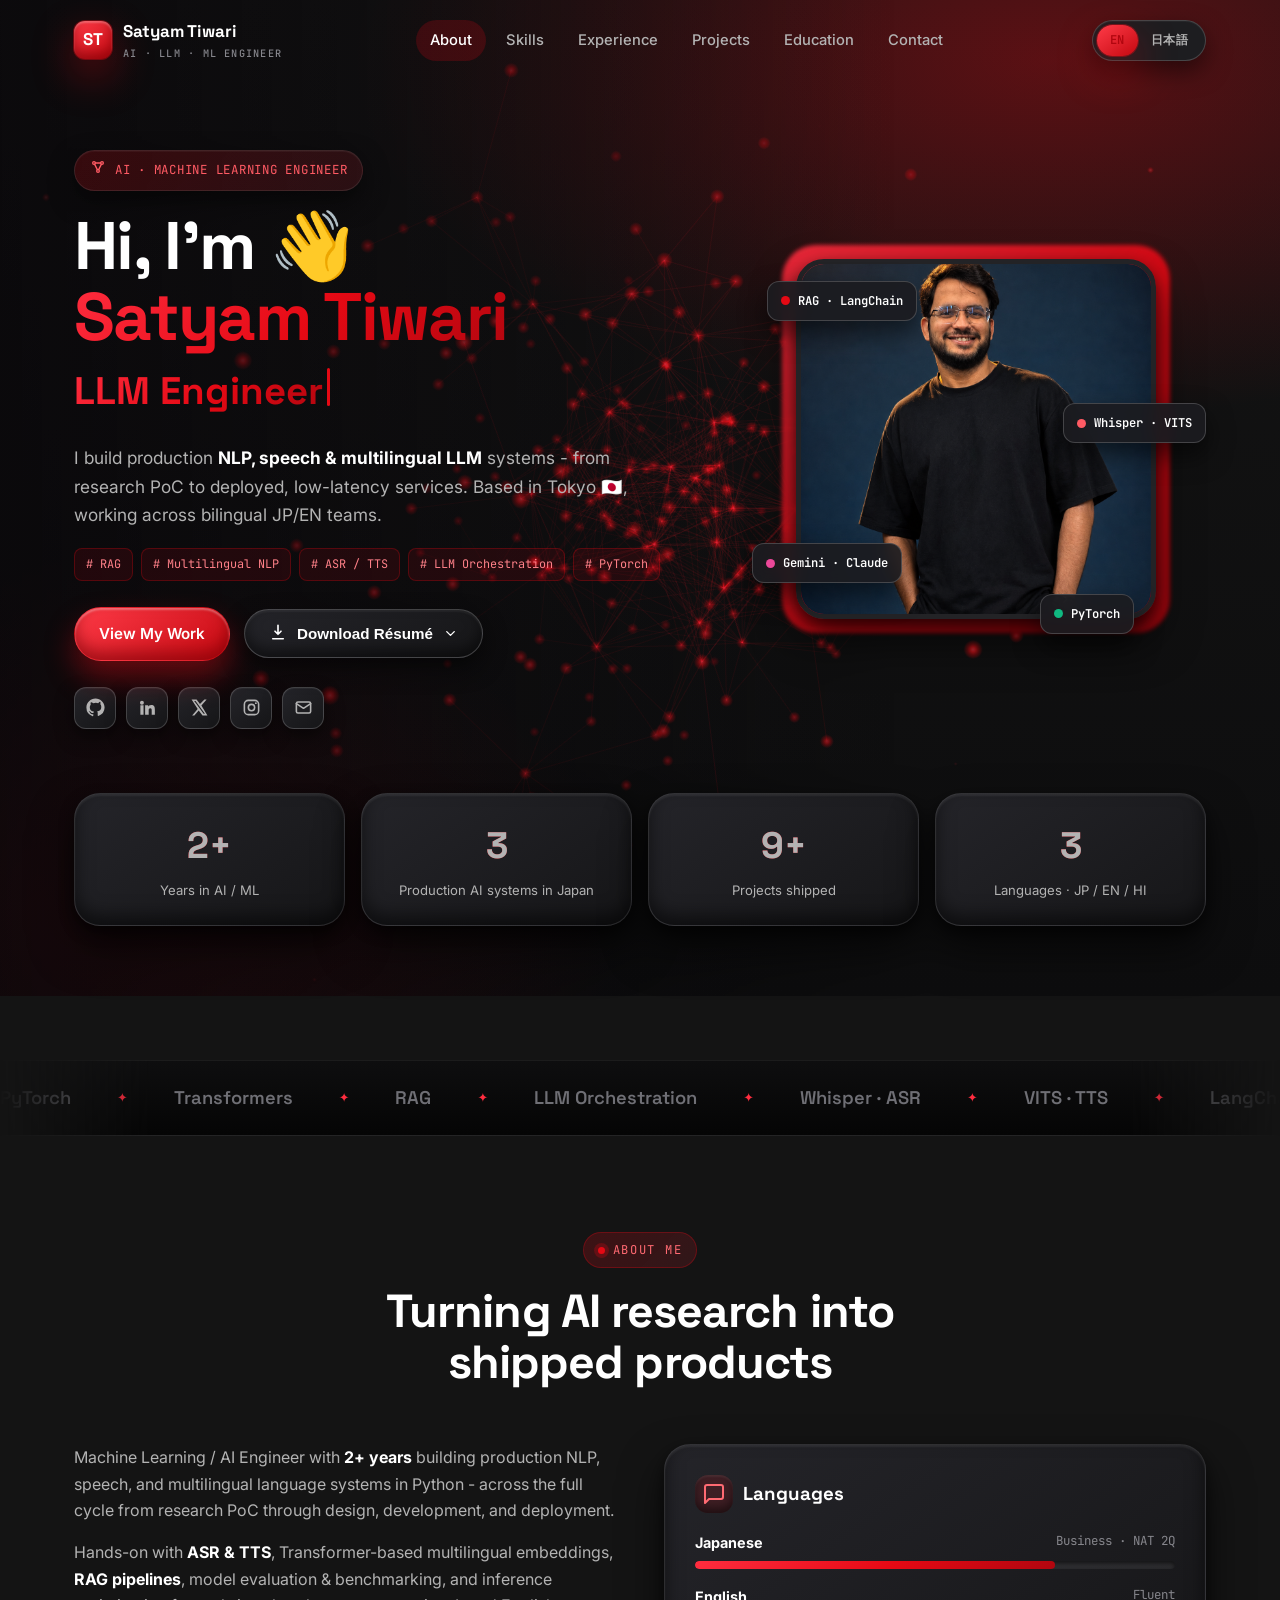
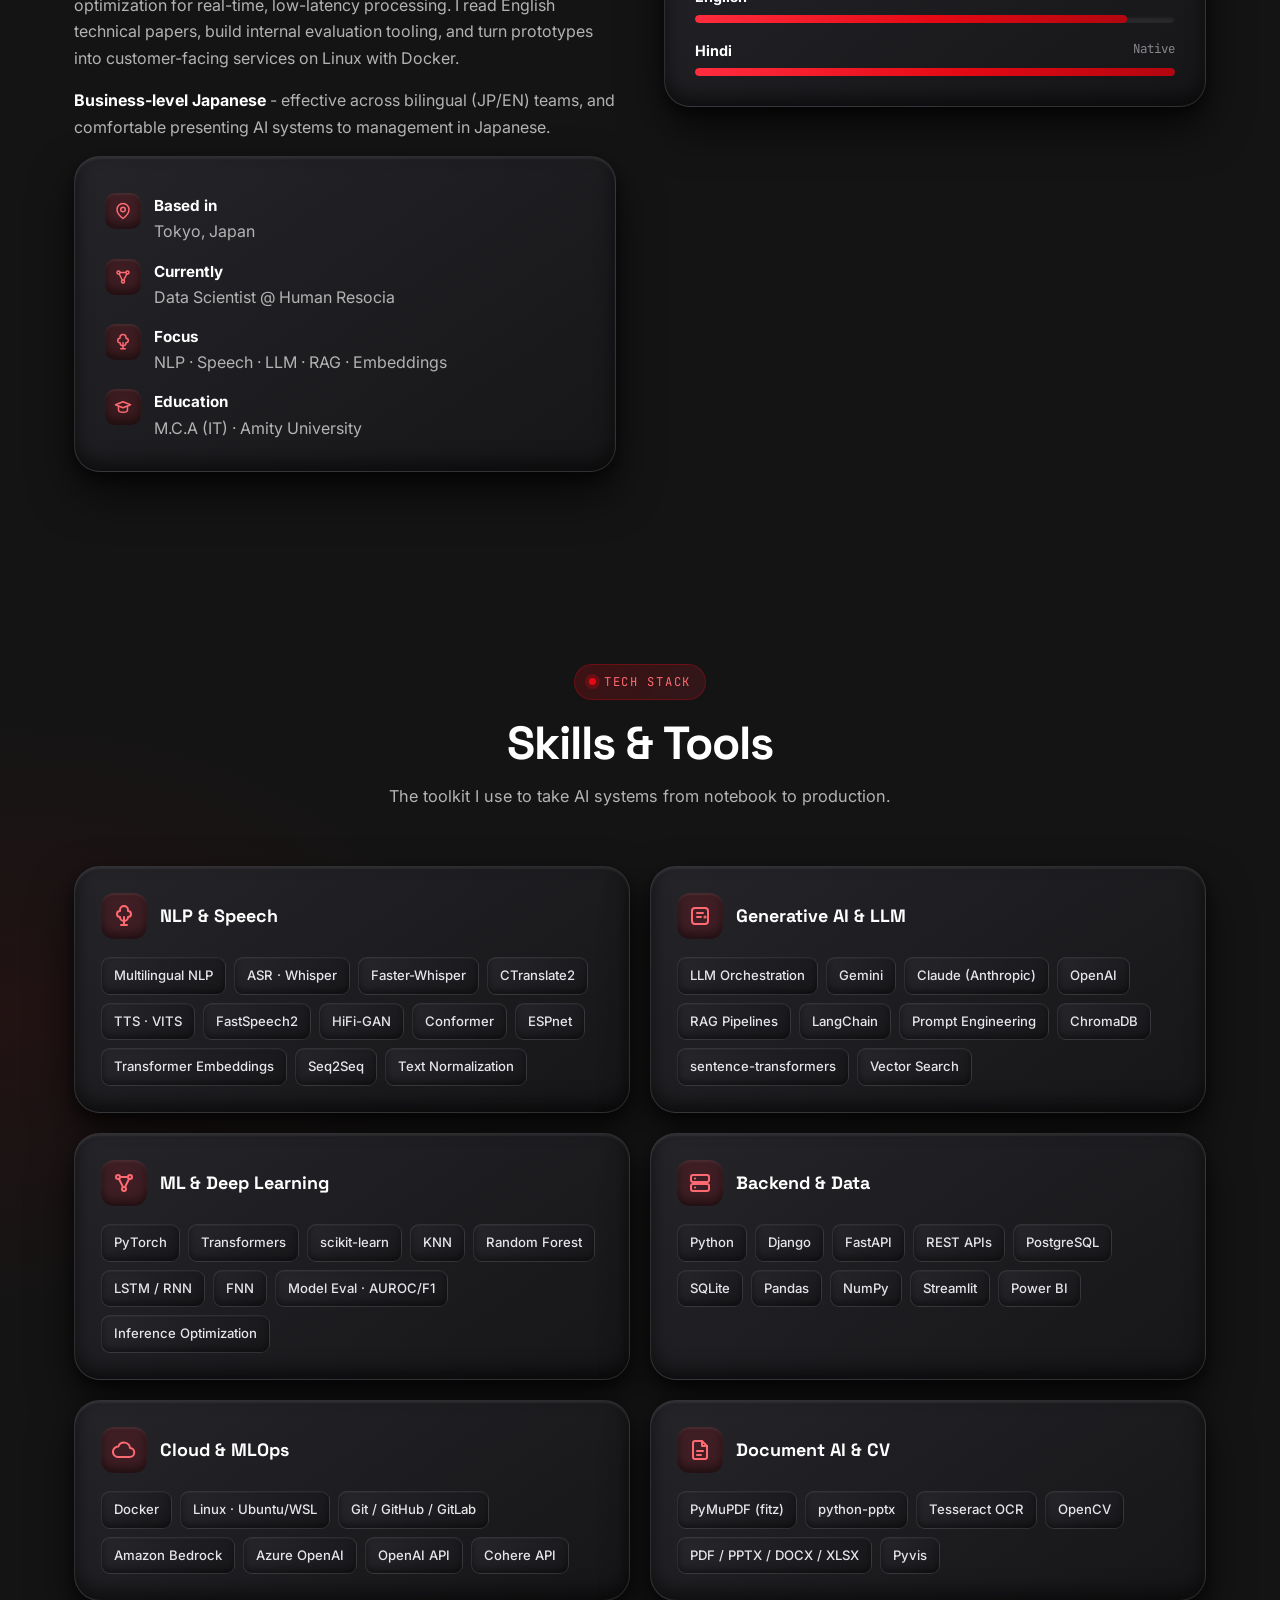
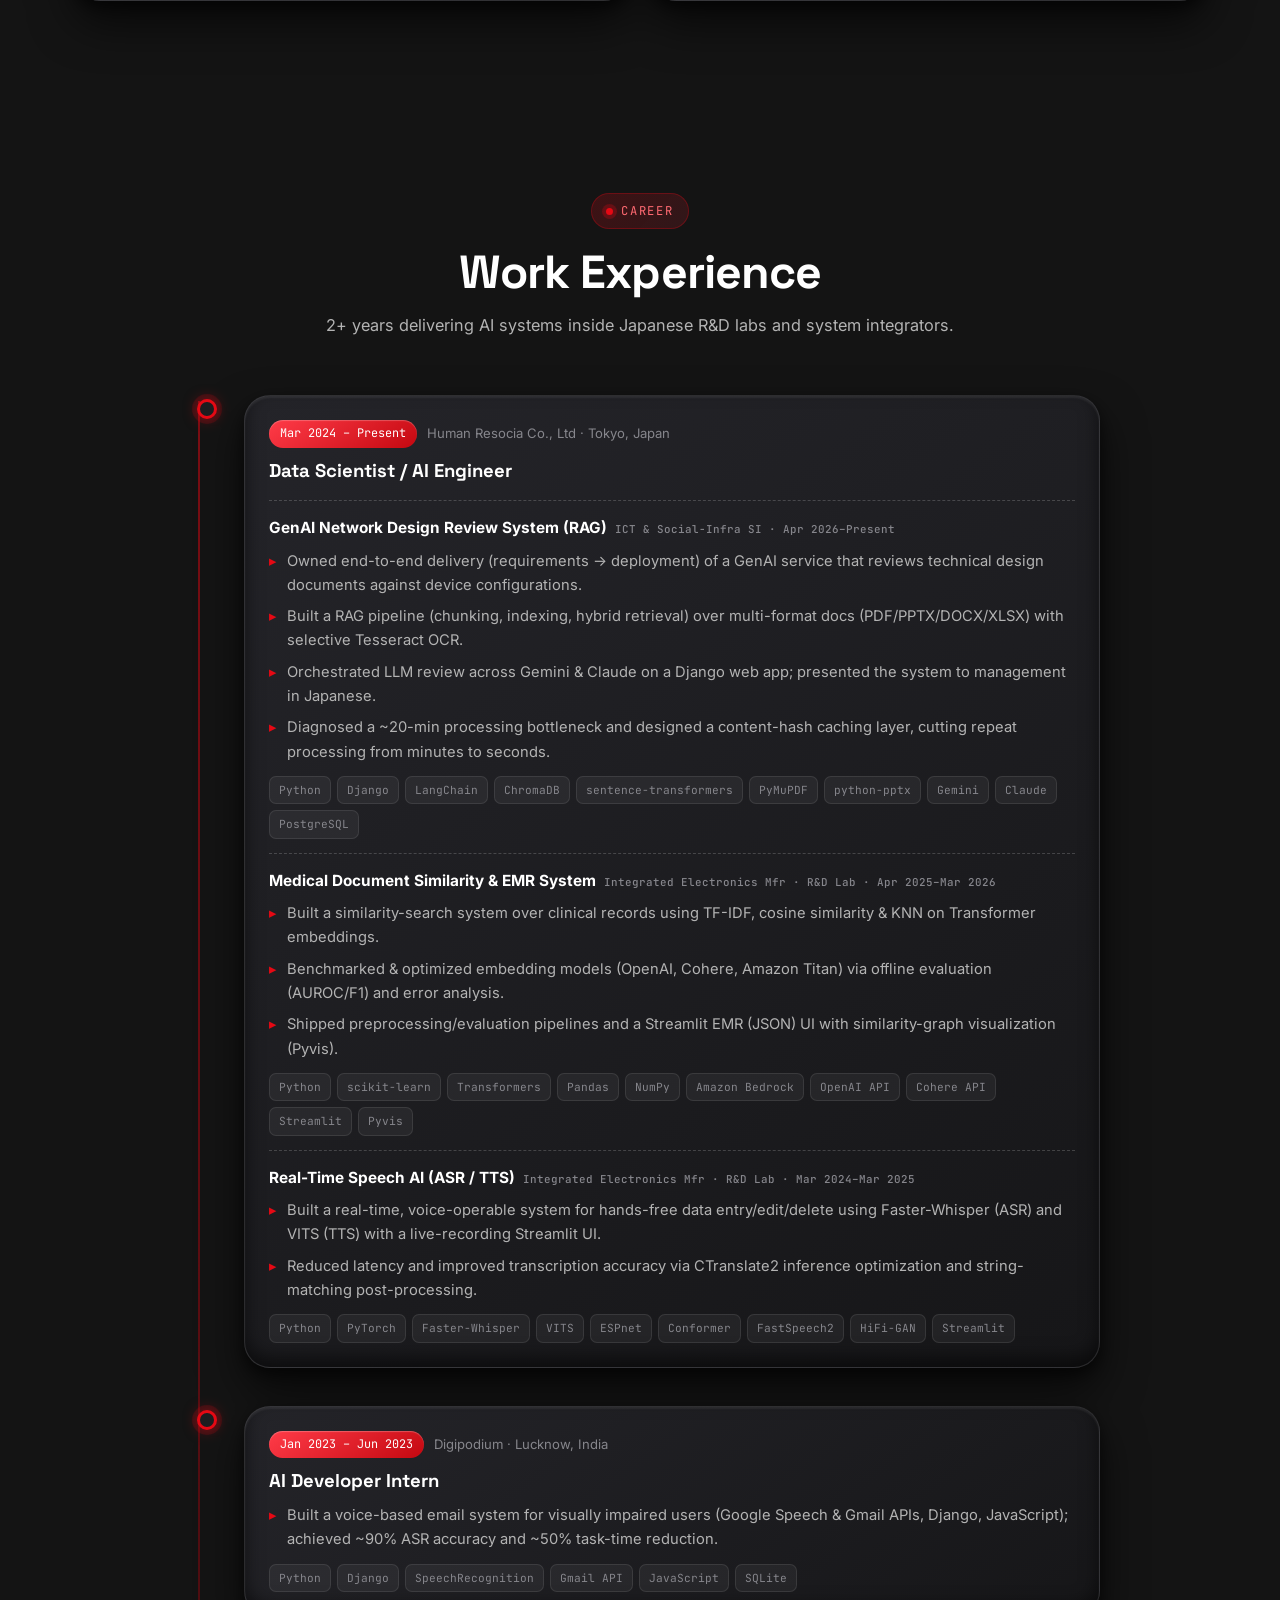
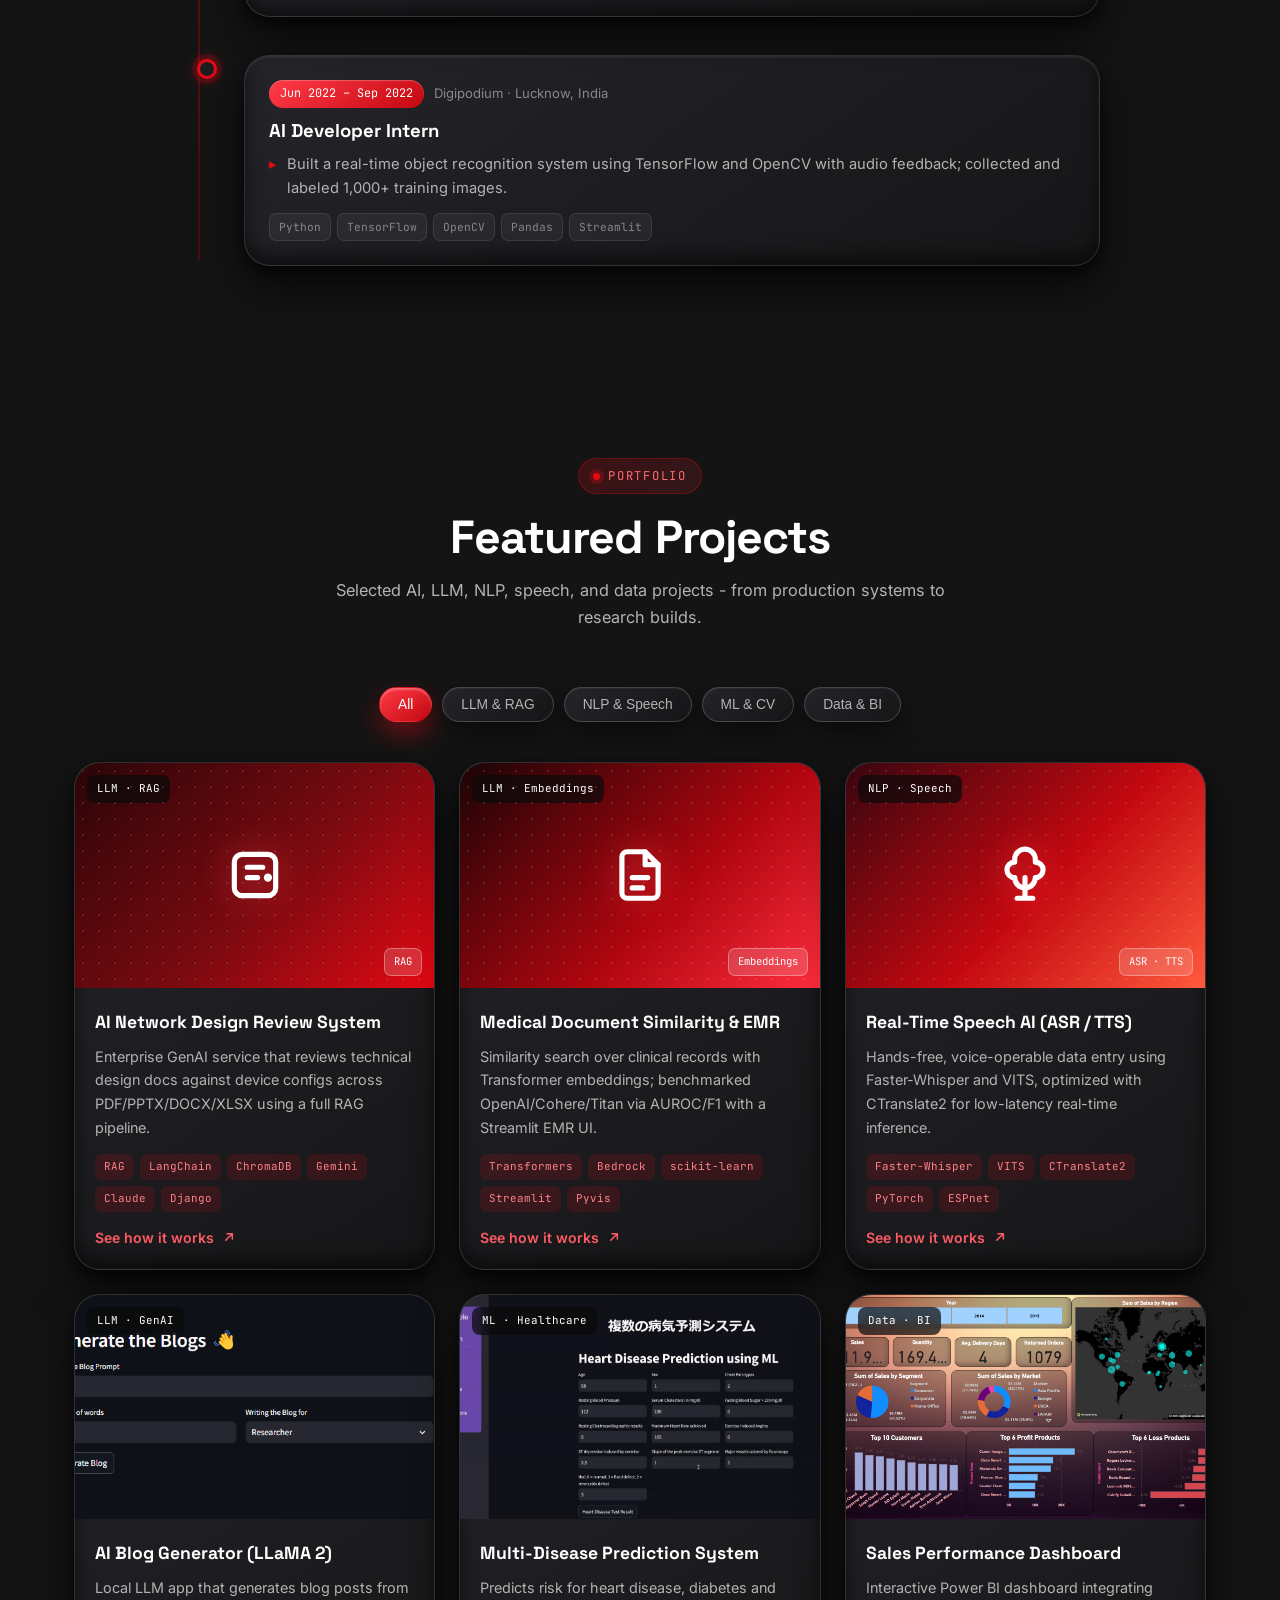
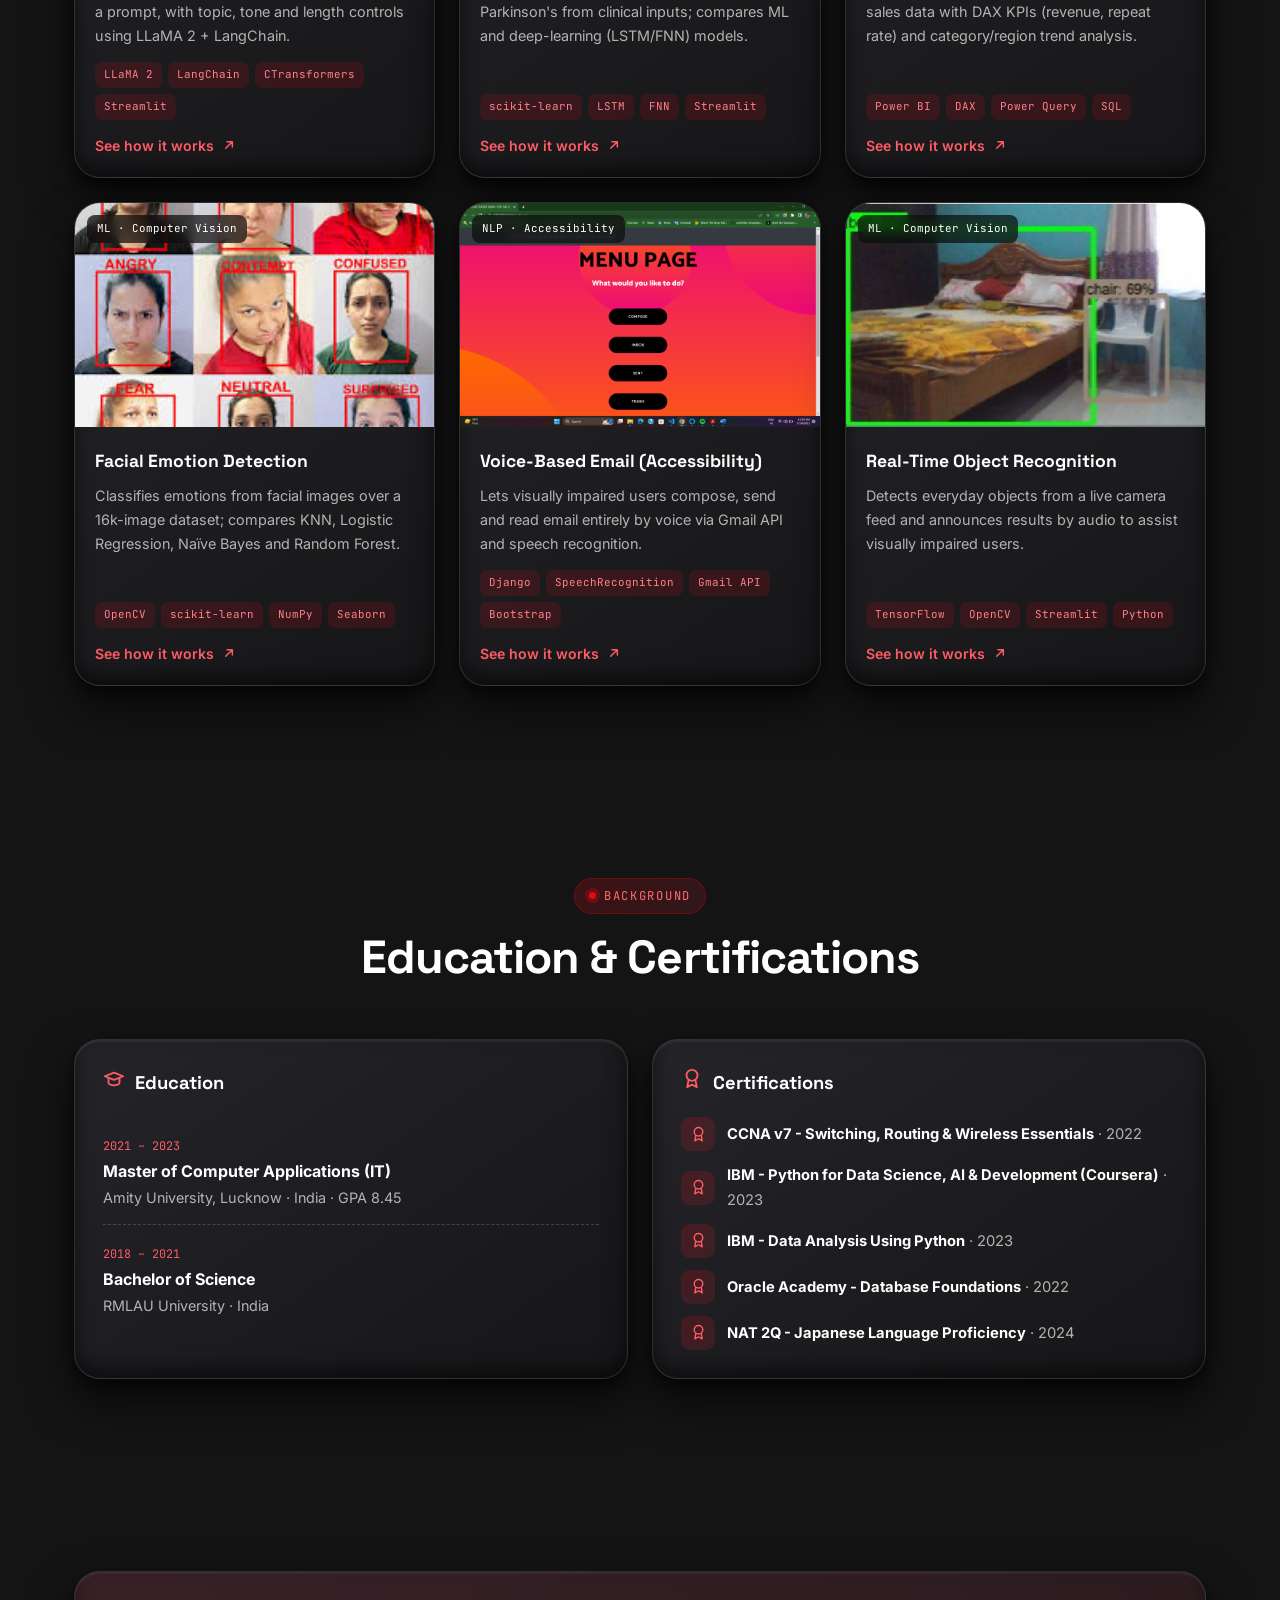
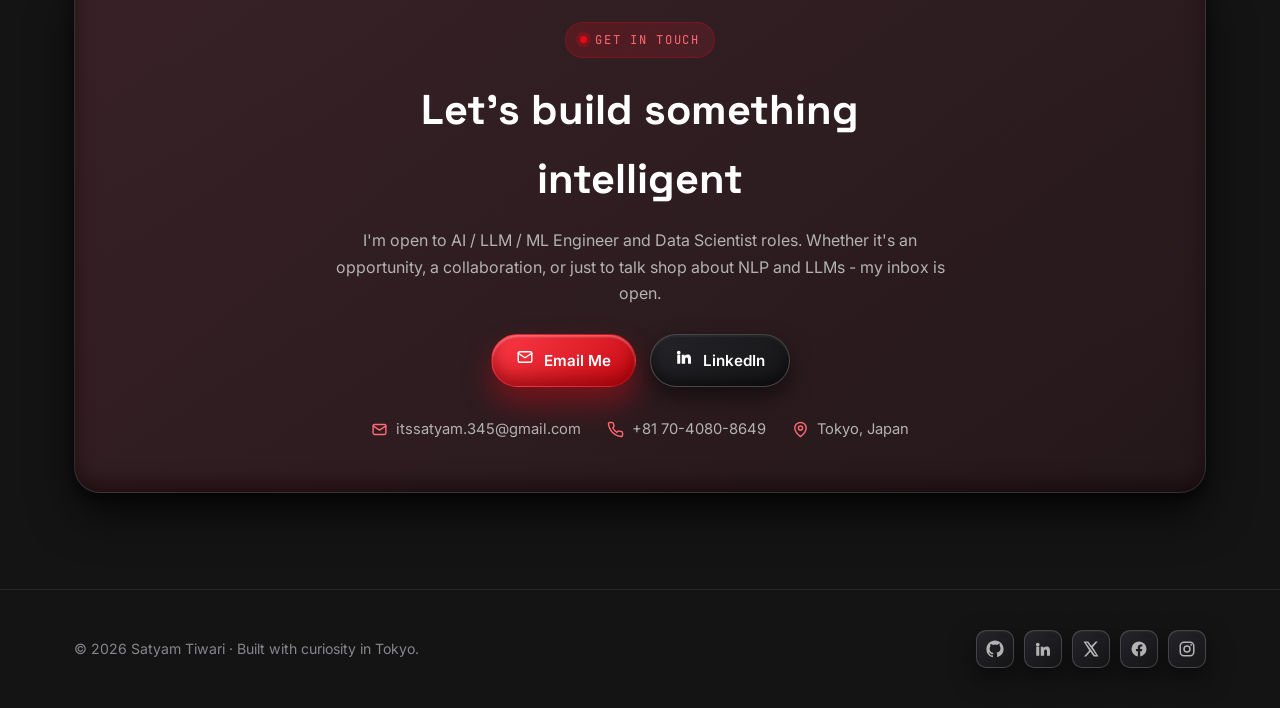
==== commit f51683d1: "Update design 1" ====
--- a/index.html
+++ b/index.html
@@ -19,6 +19,7 @@
   <link href="https://fonts.googleapis.com/css2?family=Space+Grotesk:wght@500;600;700&family=Inter:wght@400;500;600;700&family=JetBrains+Mono:wght@500;600&family=Noto+Sans+JP:wght@400;500;700&display=swap" rel="stylesheet">
 
   <link rel="stylesheet" href="assets/css/portfolio.css">
+  <link rel="stylesheet" href="assets/css/netflix.css">
 </head>
 <body>
   <!-- backgrounds -->
@@ -57,11 +58,14 @@
 
   <!-- ===== HERO ===== -->
   <section class="hero" id="home">
+    <canvas class="hero__3d" id="hero3d" aria-hidden="true"></canvas>
+    <canvas class="hero__net" id="ai-net" aria-hidden="true"></canvas>
     <div class="container hero__grid">
       <div class="hero__text">
         <!-- Status badge hidden (started a new role) - uncomment to re-enable
         <span class="hero__status" data-reveal><i class="dot-live"></i><span data-i18n="hero.status">Open to AI / LLM / ML Engineer roles</span></span>
         -->
+        <span class="hero__role-badge" data-reveal><span data-icon="ml"></span><span data-i18n="hero.role1">AI · Machine Learning Engineer</span></span>
         <h1 data-reveal data-delay="1">
           <span data-i18n="hero.hi">Hi, I'm</span> <span class="wave">👋</span><br>
           <span class="text-grad">Satyam Tiwari</span>
@@ -73,7 +77,31 @@
         </div>
         <div class="hero__cta" data-reveal data-delay="3">
           <a href="#projects" class="btn btn-primary"><span data-i18n="hero.cta1">View My Work</span></a>
-          <a href="assets/Satyam_Tiwari_Resume.pdf" target="_blank" class="btn btn-ghost"><span data-icon="download"></span><span data-i18n="hero.cta2">Download Résumé</span></a>
+          <div class="resume-dd" id="resume-dd">
+            <button type="button" class="btn btn-ghost" id="resume-btn" aria-haspopup="true" aria-expanded="false">
+              <span data-icon="download"></span><span data-i18n="hero.cta2">Download Résumé</span>
+              <svg class="dd-caret" viewBox="0 0 24 24" fill="none" stroke="currentColor" stroke-width="2.2" stroke-linecap="round" stroke-linejoin="round"><path d="m6 9 6 6 6-6"/></svg>
+            </button>
+            <div class="resume-menu" role="menu" aria-label="Résumé downloads">
+              <div class="resume-group" data-i18n="resume.en">English</div>
+              <a class="resume-item" href="https://drive.google.com/file/d/18ZJ8QoHMZrB535BlnbkDiGsmgPWRblYz/view?usp=sharing" target="_blank" rel="noopener" role="menuitem">
+                <span class="ri-flag">EN</span>
+                <span class="ri-txt"><b>English Résumé</b><small>Satyam_Tiwari_Resume.pdf</small></span>
+                <span class="ri-go" data-icon="arrow"></span>
+              </a>
+              <div class="resume-group" data-i18n="resume.jp">Japanese · 日本語</div>
+              <a class="resume-item" href="https://drive.google.com/file/d/1NhibfITq1GwYbzSwe2M1v7l4U6b-vzTc/view?usp=sharing" target="_blank" rel="noopener" role="menuitem">
+                <span class="ri-flag">JP</span>
+                <span class="ri-txt"><b>履歴書</b><small>Rirekisho · Japanese CV</small></span>
+                <span class="ri-go" data-icon="arrow"></span>
+              </a>
+              <a class="resume-item" href="https://drive.google.com/file/d/1_A48yHCK7Y-2BoI419WqlRig6mIIVqWo/view?usp=sharing" target="_blank" rel="noopener" role="menuitem">
+                <span class="ri-flag">JP</span>
+                <span class="ri-txt"><b>職務経歴書</b><small>Shokumu-keirekisho · Work history</small></span>
+                <span class="ri-go" data-icon="arrow"></span>
+              </a>
+            </div>
+          </div>
         </div>
         <div class="hero__socials" data-reveal data-delay="4">
           <a href="https://github.com/Sattusss" target="_blank" rel="noopener" title="GitHub" data-icon="github"></a>
@@ -235,6 +263,8 @@
   <button class="totop" id="totop" aria-label="Back to top" data-icon="up"></button>
 
   <script>document.getElementById("year").textContent = new Date().getFullYear();</script>
+  <script src="assets/js/three.min.js"></script>
+  <script src="assets/js/hero3d.js"></script>
   <script src="assets/js/portfolio.js"></script>
 </body>
 </html>
--- a/assets/css/portfolio.css
+++ b/assets/css/portfolio.css
@@ -353,7 +353,7 @@
 .proj__link svg { width: 16px; height: 16px; transition: transform .25s; }
 .proj:hover .proj__link svg { transform: translate(3px,-3px); }
 /* whole-card click target → opens animated flowchart in new tab */
-.proj { cursor: pointer; }
+.proj { cursor: pointer; position: relative; }
 .proj__stretch { position: absolute; inset: 0; z-index: 4; border-radius: var(--radius); }
 .proj__stretch:focus-visible { outline: 2px solid var(--primary); outline-offset: 3px; }
 
@@ -409,6 +409,50 @@
 [data-reveal][data-delay="3"] { transition-delay: .24s; }
 [data-reveal][data-delay="4"] { transition-delay: .32s; }
 
+/* ---------- AI neural-net canvas + role badge ---------- */
+.hero__net { position: absolute; inset: 0; z-index: 0; width: 100%; height: 100%; pointer-events: none; opacity: .5; }
+.hero__3d { position: absolute; inset: 0; z-index: 0; width: 100%; height: 100%; pointer-events: none; display: block; }
+.hero > .container { position: relative; z-index: 2; }
+/* keep the hero text/CTA (and the résumé menu inside it) above the stats row */
+.hero > .container.hero__grid { z-index: 5; }
+.hero__role-badge {
+  display: inline-flex; align-items: center; gap: 9px; margin-bottom: 20px;
+  font-family: var(--font-mono); font-size: .78rem; letter-spacing: .06em; text-transform: uppercase;
+  color: var(--primary-ink); background: var(--grad-soft); border: 1px solid var(--border);
+  padding: 8px 15px; border-radius: 999px; box-shadow: var(--shadow-sm);
+}
+.hero__role-badge svg { width: 16px; height: 16px; }
+
+/* ---------- résumé dropdown ---------- */
+.resume-dd { position: relative; display: inline-flex; }
+.resume-dd .dd-caret { width: 15px; height: 15px; transition: transform .25s; }
+.resume-dd.open .dd-caret { transform: rotate(180deg); }
+.resume-menu {
+  position: absolute; top: calc(100% + 10px); left: 0; z-index: 30;
+  min-width: min(300px, 84vw); padding: 8px; display: grid; gap: 3px;
+  background: var(--surface); border: 1px solid var(--border-strong); border-radius: var(--radius-sm);
+  box-shadow: var(--shadow);
+  opacity: 0; visibility: hidden; transform: translateY(-8px) scale(.98); transform-origin: top left;
+  transition: opacity .22s ease, transform .22s ease, visibility .22s;
+}
+.resume-dd.open .resume-menu { opacity: 1; visibility: visible; transform: none; }
+.resume-group {
+  font-family: var(--font-mono); font-size: .64rem; letter-spacing: .14em; text-transform: uppercase;
+  color: var(--faint); padding: 9px 12px 4px;
+}
+.resume-item { display: flex; align-items: center; gap: 12px; padding: 10px 12px; border-radius: 12px; transition: background .2s; }
+.resume-item:hover { background: var(--surface-2); }
+.ri-flag {
+  flex: none; width: 36px; height: 30px; border-radius: 8px; display: grid; place-items: center;
+  font-family: var(--font-mono); font-weight: 700; font-size: .72rem; color: #fff; background: var(--grad);
+  box-shadow: var(--shadow-sm);
+}
+.ri-txt { flex: 1; line-height: 1.3; }
+.ri-txt b { display: block; color: var(--heading); font-size: .92rem; }
+.ri-txt small { color: var(--muted); font-size: .75rem; }
+.ri-go { color: var(--primary-ink); display: grid; place-items: center; }
+.ri-go svg { width: 16px; height: 16px; }
+
 /* ---------- Responsive ---------- */
 @media (max-width: 980px) {
   .hero__grid { grid-template-columns: 1fr; gap: 30px; }
@@ -443,7 +487,11 @@
   .nav__burger { width: 38px; height: 38px; }
   .hero { padding-top: 120px; }
   .hero__cta { width: 100%; }
-  .hero__cta .btn { flex: 1 1 auto; justify-content: center; }
+  .hero__cta > .btn { flex: 1 1 auto; justify-content: center; }
+  .hero__cta .resume-dd { flex: 1 1 auto; }
+  .resume-dd > .btn { width: 100%; justify-content: center; }
+  .resume-menu { left: 50%; transform: translate(-50%, -8px); transform-origin: top center; }
+  .resume-dd.open .resume-menu { transform: translateX(-50%); }
   .stats { grid-template-columns: 1fr 1fr; gap: 12px; }
 }
 @media (prefers-reduced-motion: reduce) {
--- a/assets/css/netflix.css
+++ b/assets/css/netflix.css
@@ -0,0 +1,238 @@
+/* =========================================================
+   NETFLIX × CLAYMORPHISM THEME LAYER
+   loads AFTER portfolio.css (index) and project.css (flow page)
+   Dark cinematic charcoal · signature red · soft puffy clay
+   ========================================================= */
+
+:root {
+  /* ---- Netflix dark palette ---- */
+  --bg: #141414;
+  --bg-2: #0b0b0b;
+  --surface: #1d1d20;
+  --surface-2: #26262b;
+  --heading: #ffffff;
+  --text: #e9e9ec;
+  --muted: #b3b3b3;
+  --faint: #86868c;
+  --border: rgba(255, 255, 255, .09);
+  --border-strong: rgba(255, 255, 255, .18);
+
+  --primary: #e50914;
+  --primary-ink: #ff5b64;         /* lighter red for links/text on dark */
+  --violet: #ff2d3f;
+  --cyan: #ff5b64;
+  --red: #e50914;
+  --red-2: #ff2d3f;
+
+  --grad: linear-gradient(135deg, #ff2d3f 0%, #e50914 55%, #b1060f 100%);
+  --grad-soft: linear-gradient(135deg, rgba(229, 9, 20, .20), rgba(255, 45, 63, .12));
+
+  --radius: 26px;
+  --radius-sm: 18px;
+
+  /* ---- claymorphism shadows (dark) ---- */
+  --clay-out: 0 22px 44px rgba(0, 0, 0, .62), 0 6px 14px rgba(0, 0, 0, .5);
+  --clay-in: inset 0 2px 2px rgba(255, 255, 255, .07), inset 0 -9px 18px rgba(0, 0, 0, .55);
+  --shadow-sm: 0 10px 24px rgba(0, 0, 0, .5), inset 0 1px 1px rgba(255, 255, 255, .05);
+  --shadow: var(--clay-out), var(--clay-in);
+  --shadow-lg: 0 36px 72px rgba(0, 0, 0, .72), var(--clay-in);
+  --glow: 0 0 0 1px rgba(229, 9, 20, .4), 0 16px 42px rgba(229, 9, 20, .42);
+
+  --clay-surface: linear-gradient(145deg, #242429, #161618);
+  --clay-red: linear-gradient(145deg, #ff3b48, #c40810);
+}
+
+/* clay surface shared look */
+.about__card, .skill-card, .tl-card, .edu-card, .proj, .contact__card,
+.hero .stat, .fnode__card, .replay {
+  background: var(--clay-surface);
+  border: 1px solid var(--border);
+  border-radius: var(--radius);
+  box-shadow: var(--clay-out), var(--clay-in);
+}
+
+::selection { background: rgba(229, 9, 20, .35); color: #fff; }
+
+/* ---------- animated background ---------- */
+.bg-aurora .b1 { background: radial-gradient(circle, #e50914, transparent 65%); opacity: .28; }
+.bg-aurora .b2 { background: radial-gradient(circle, #7a0a10, transparent 65%); opacity: .32; }
+.bg-aurora .b3 { background: radial-gradient(circle, #ff2d3f, transparent 65%); opacity: .2; }
+.bg-grid {
+  background-image:
+    linear-gradient(rgba(255, 255, 255, .035) 1px, transparent 1px),
+    linear-gradient(90deg, rgba(255, 255, 255, .035) 1px, transparent 1px);
+}
+.spotlight { background: radial-gradient(circle, rgba(229, 9, 20, .16), transparent 60%); }
+
+/* ---------- nav ---------- */
+.nav.scrolled { background: rgba(15, 15, 16, .82); box-shadow: 0 1px 0 var(--border), 0 10px 30px rgba(0, 0, 0, .5); }
+.brand .logo { background: var(--clay-red); box-shadow: var(--glow), inset 0 2px 2px rgba(255, 255, 255, .25), inset 0 -6px 12px rgba(120, 0, 6, .6); }
+.nav__links a:hover { background: rgba(255, 255, 255, .07); color: #fff; }
+.nav__links a.active { color: #fff; background: rgba(229, 9, 20, .2); }
+.lang { background: var(--surface); border-color: var(--border-strong); box-shadow: var(--shadow-sm); }
+.lang button { color: var(--muted); }
+.lang button.on { color: #fff; }
+.lang .pill { background: var(--clay-red); box-shadow: var(--glow); }
+.nav__burger { background: var(--surface); border-color: var(--border-strong); box-shadow: var(--shadow-sm); }
+.nav__burger span, .nav__burger span::before, .nav__burger span::after { background: #fff; }
+
+/* ---------- buttons (clay) ---------- */
+.btn-primary {
+  background: var(--clay-red);
+  box-shadow: 0 16px 30px rgba(229, 9, 20, .4), inset 0 2px 2px rgba(255, 255, 255, .3), inset 0 -8px 16px rgba(120, 0, 6, .6);
+}
+.btn-primary:hover { animation: none; transform: translateY(-3px); box-shadow: 0 22px 40px rgba(229, 9, 20, .5), inset 0 2px 2px rgba(255, 255, 255, .3), inset 0 -8px 16px rgba(120, 0, 6, .6); }
+.btn-primary:active, .btn-ghost:active { transform: translateY(2px) scale(.99); }
+.btn-ghost {
+  background: var(--clay-surface); color: #fff; border-color: var(--border-strong);
+  box-shadow: 0 10px 22px rgba(0, 0, 0, .5), inset 0 2px 2px rgba(255, 255, 255, .06), inset 0 -7px 14px rgba(0, 0, 0, .5);
+}
+.btn-ghost:hover { border-color: var(--red-2); color: #fff; }
+
+/* ---------- hero ---------- */
+.hero {
+  background:
+    radial-gradient(1200px 620px at 82% 6%, rgba(229, 9, 20, .34), transparent 58%),
+    radial-gradient(900px 600px at 6% 92%, rgba(120, 8, 14, .34), transparent 60%),
+    linear-gradient(180deg, #141414, #0d0d0e);
+}
+/* readability veil over the 3D scene, behind the hero content */
+.hero::after {
+  content: ""; position: absolute; inset: 0; z-index: 1; pointer-events: none;
+  background: linear-gradient(90deg, rgba(9, 7, 10, .74) 0%, rgba(9, 7, 10, .28) 46%, rgba(9, 7, 10, 0) 70%);
+}
+@media (max-width: 900px) {
+  .hero::after { background: linear-gradient(180deg, rgba(9, 7, 10, 0) 30%, rgba(9, 7, 10, .45) 62%, rgba(9, 7, 10, .8) 100%); }
+}
+.hero h1 { color: #fff; }
+.hero__lead { color: var(--muted); }
+.hero__lead strong { color: #fff; }
+.hero__tags span { color: #ff8189; background: rgba(229, 9, 20, .1); border-color: rgba(229, 9, 20, .28); box-shadow: none; }
+.hero__socials a { background: var(--clay-surface); border-color: var(--border-strong); color: var(--muted);
+  box-shadow: 0 8px 18px rgba(0, 0, 0, .5), inset 0 1px 1px rgba(255, 255, 255, .05); }
+.hero__socials a:hover { color: #fff; border-color: var(--red-2); box-shadow: var(--glow); }
+.hero .stat b { color: #fff; }
+.hero .stat span { color: var(--muted); }
+
+/* portrait clay frame */
+.portrait__ring { background: var(--grad); }
+.portrait__img { border-color: #232326; box-shadow: var(--clay-out); }
+.chip-float { background: rgba(28, 28, 32, .92); border-color: var(--border-strong); color: #fff;
+  box-shadow: 0 12px 26px rgba(0, 0, 0, .55); }
+
+/* text gradient → red */
+.text-grad { background: var(--grad); -webkit-background-clip: text; background-clip: text; color: transparent; }
+
+/* ---------- marquee (film strip) ---------- */
+.marquee { background: linear-gradient(180deg, #0e0e0f, #050505); border-color: var(--border); }
+.marquee__track span { color: #6f6f75; }
+.marquee__track span::after { color: var(--red-2); }
+
+/* ---------- section chrome ---------- */
+.eyebrow { color: #ff6a72; background: var(--grad-soft); border-color: rgba(229, 9, 20, .3); }
+.eyebrow::before { background: var(--red); box-shadow: 0 0 0 4px rgba(229, 9, 20, .25); }
+.section-sub, .about p, .about__list li { color: var(--muted); }
+.about p strong, .about__list b { color: #fff; }
+
+/* clay icon tiles */
+.skill-card__ic, .about__list .ic, .fnode__ic {
+  background: rgba(229, 9, 20, .14); color: #ff6a72;
+  box-shadow: inset 0 2px 2px rgba(255, 255, 255, .07), inset 0 -5px 10px rgba(0, 0, 0, .5);
+}
+.skill-card::before { background: var(--grad); }
+.skill-card:hover, .edu-card:hover, .tl-card:hover, .proj:hover {
+  box-shadow: var(--clay-out), var(--clay-in), 0 0 0 1px rgba(229, 9, 20, .4);
+}
+
+/* skill chips (clay pills) */
+.chips span {
+  color: #e6e6e9; background: linear-gradient(145deg, #26262b, #17171a); border-color: var(--border);
+  box-shadow: inset 0 1px 1px rgba(255, 255, 255, .05), inset 0 -3px 7px rgba(0, 0, 0, .45);
+}
+.chips span:hover { color: #fff; border-color: var(--red-2); background: linear-gradient(145deg, #2e2e34, #1b1b1f); }
+
+/* language proficiency bars */
+.bar { background: rgba(255, 255, 255, .08); box-shadow: inset 0 2px 4px rgba(0, 0, 0, .6); }
+.bar i { background: var(--grad); }
+
+/* ---------- timeline ---------- */
+.timeline::before { background: linear-gradient(var(--red), #7a0a10); opacity: .5; }
+.tl-dot { background: #1d1d20; border-color: var(--red); box-shadow: 0 0 0 5px rgba(229, 9, 20, .16), 0 0 14px rgba(229, 9, 20, .5); }
+.tl-date { background: var(--clay-red); box-shadow: inset 0 1px 1px rgba(255, 255, 255, .25); }
+.tl-place, .tl-sub h4 small, .tl-stack span { color: var(--faint); }
+.tl-card .role { color: #ff6a72; }
+.tl-sub { border-top-color: var(--border-strong); }
+.tl-sub li, .tl-card p { color: var(--muted); }
+.tl-sub li::before { color: var(--red); }
+.tl-stack span { background: rgba(255, 255, 255, .05); border-color: var(--border); }
+
+/* ---------- projects ---------- */
+.filters button { background: var(--clay-surface); color: var(--muted); border-color: var(--border-strong);
+  box-shadow: var(--shadow-sm); }
+.filters button:hover { color: #fff; border-color: var(--red-2); }
+.filters button.active { background: var(--clay-red); color: #fff; border-color: transparent;
+  box-shadow: 0 12px 26px rgba(229, 9, 20, .42), inset 0 2px 2px rgba(255, 255, 255, .28); }
+
+.proj__cat { background: rgba(10, 10, 10, .7); }
+.proj__body h3 { color: #fff; }
+.proj__body p { color: var(--muted); }
+.proj__stack span { color: #ff8189; background: rgba(229, 9, 20, .14); }
+.proj__link { color: #ff5b64; }
+
+/* gradient cover projects → Netflix red variants */
+.proj__media--cover.g1 { background: linear-gradient(135deg, #2a0508, #7a0a10 55%, #e50914); }
+.proj__media--cover.g2 { background: linear-gradient(135deg, #1a0406, #b1060f 60%, #ff2d3f); }
+.proj__media--cover.g3 { background: linear-gradient(135deg, #38060f, #c40810 55%, #ff5a3c); }
+.proj__media--cover::after { background-image: radial-gradient(rgba(255, 255, 255, .18) 1.3px, transparent 1.5px); }
+.proj__icon { color: #fff; filter: drop-shadow(0 0 16px rgba(255, 60, 70, .6)); }
+.proj__badge { background: rgba(255, 255, 255, .16); border-color: rgba(255, 255, 255, .32); color: #fff; }
+
+/* ---------- contact ---------- */
+.contact__card::before { background: var(--grad-soft); }
+.contact h2 { color: #fff; }
+.contact p, .contact__meta a, .contact__meta span { color: var(--muted); }
+.contact__meta svg { color: #ff6a72; }
+
+/* ---------- footer + back-to-top ---------- */
+.footer p { color: var(--faint); }
+.footer__socials a { background: var(--clay-surface); border-color: var(--border-strong); color: var(--muted);
+  box-shadow: var(--shadow-sm); }
+.footer__socials a:hover { color: #fff; border-color: var(--red-2); }
+.totop { background: var(--clay-red); box-shadow: 0 14px 30px rgba(229, 9, 20, .5), inset 0 2px 2px rgba(255, 255, 255, .28); }
+
+/* =========================================================
+   PROJECT FLOW PAGE (project.html)
+   ========================================================= */
+body { background:
+  radial-gradient(900px 520px at 85% -5%, rgba(229, 9, 20, .16), transparent 60%),
+  radial-gradient(820px 520px at 0% 30%, rgba(120, 8, 14, .14), transparent 60%),
+  var(--bg); }
+
+.phead.g1 { background: linear-gradient(135deg, #7a0a10, #e50914 60%, #ff3b48); }
+.phead.g2 { background: linear-gradient(135deg, #5a0a10, #b1060f 55%, #e50914); }
+.phead.g3 { background: linear-gradient(135deg, #8b0d2e, #e50914 58%, #ff5a3c); }
+.lang button.on { color: #b1060f; }
+
+.pmain__head h2 { color: #fff; }
+.replay { color: #ff5b64; }
+.replay:hover { border-color: var(--red-2); }
+
+.flow.g1 { --fg: linear-gradient(180deg, #ff2d3f, #b1060f); --ac: #ff5b64; }
+.flow.g2 { --fg: linear-gradient(180deg, #ff5a3c, #e50914); --ac: #ff6a72; }
+.flow.g3 { --fg: linear-gradient(180deg, #ff2d3f, #8b0d2e); --ac: #ff5b64; }
+.flow__track { background: rgba(255, 255, 255, .12); }
+.flow__beam i { box-shadow: 0 0 0 4px rgba(229, 9, 20, .2), 0 0 18px var(--ac); }
+
+.fnode__dot { background: #1d1d20; border-color: var(--border-strong); color: var(--faint);
+  box-shadow: inset 0 1px 1px rgba(255, 255, 255, .05), inset 0 -4px 8px rgba(0, 0, 0, .5); }
+.fnode.in .fnode__dot { color: #fff; border-color: transparent; background: var(--fg);
+  box-shadow: 0 0 0 5px rgba(229, 9, 20, .16), 0 8px 22px rgba(229, 9, 20, .4); }
+.fnode__ic { color: #ff6a72; background: rgba(229, 9, 20, .14); }
+.fnode__tag { color: var(--faint); border-color: var(--border); }
+.fnode__card h3 { color: #fff; }
+.fnode__card p { color: var(--muted); }
+.fnode:not(:last-child) .fnode__rail::after { border-color: var(--border-strong); }
+.pfoot .back { color: #ff5b64; background: var(--clay-surface); border-color: var(--border-strong); }
+.pfoot .back:hover { background: var(--surface-2); }
+.pfoot span { color: var(--faint); }
+.notfound h1 { color: #fff; }
